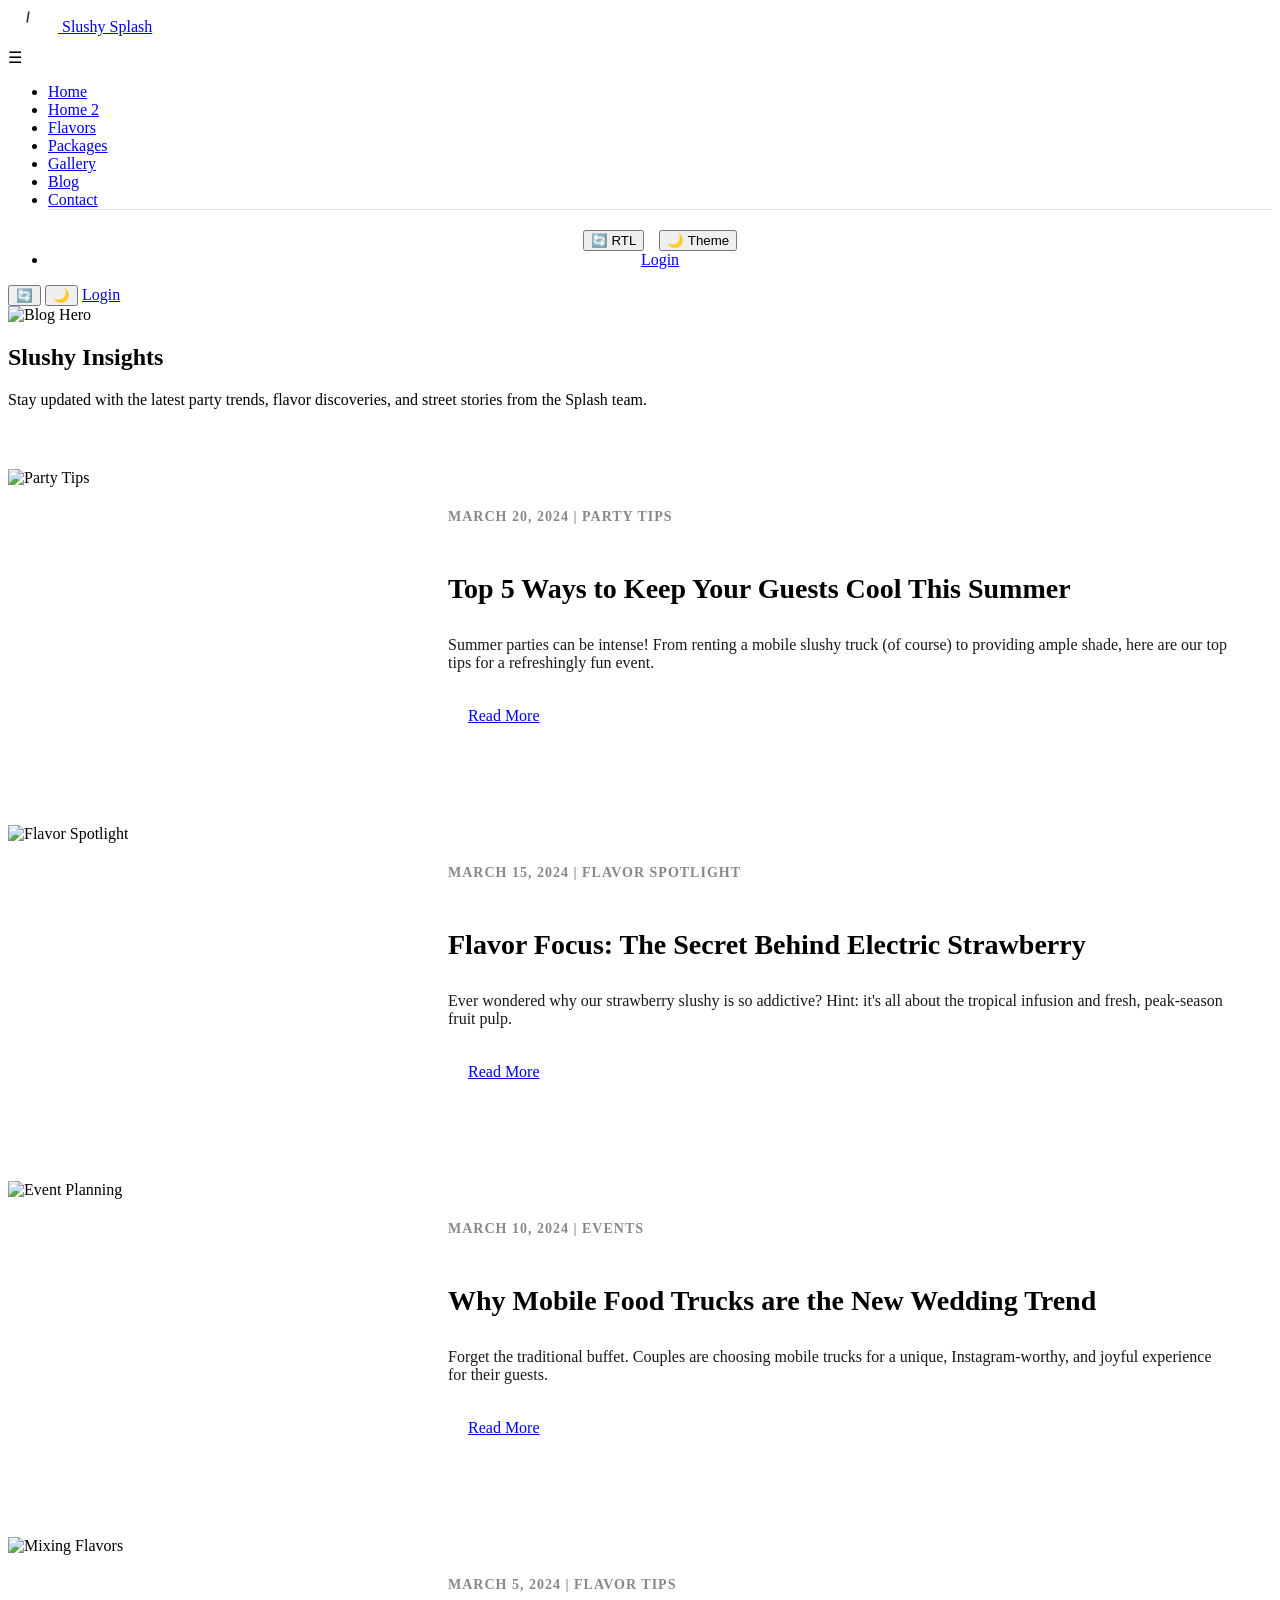
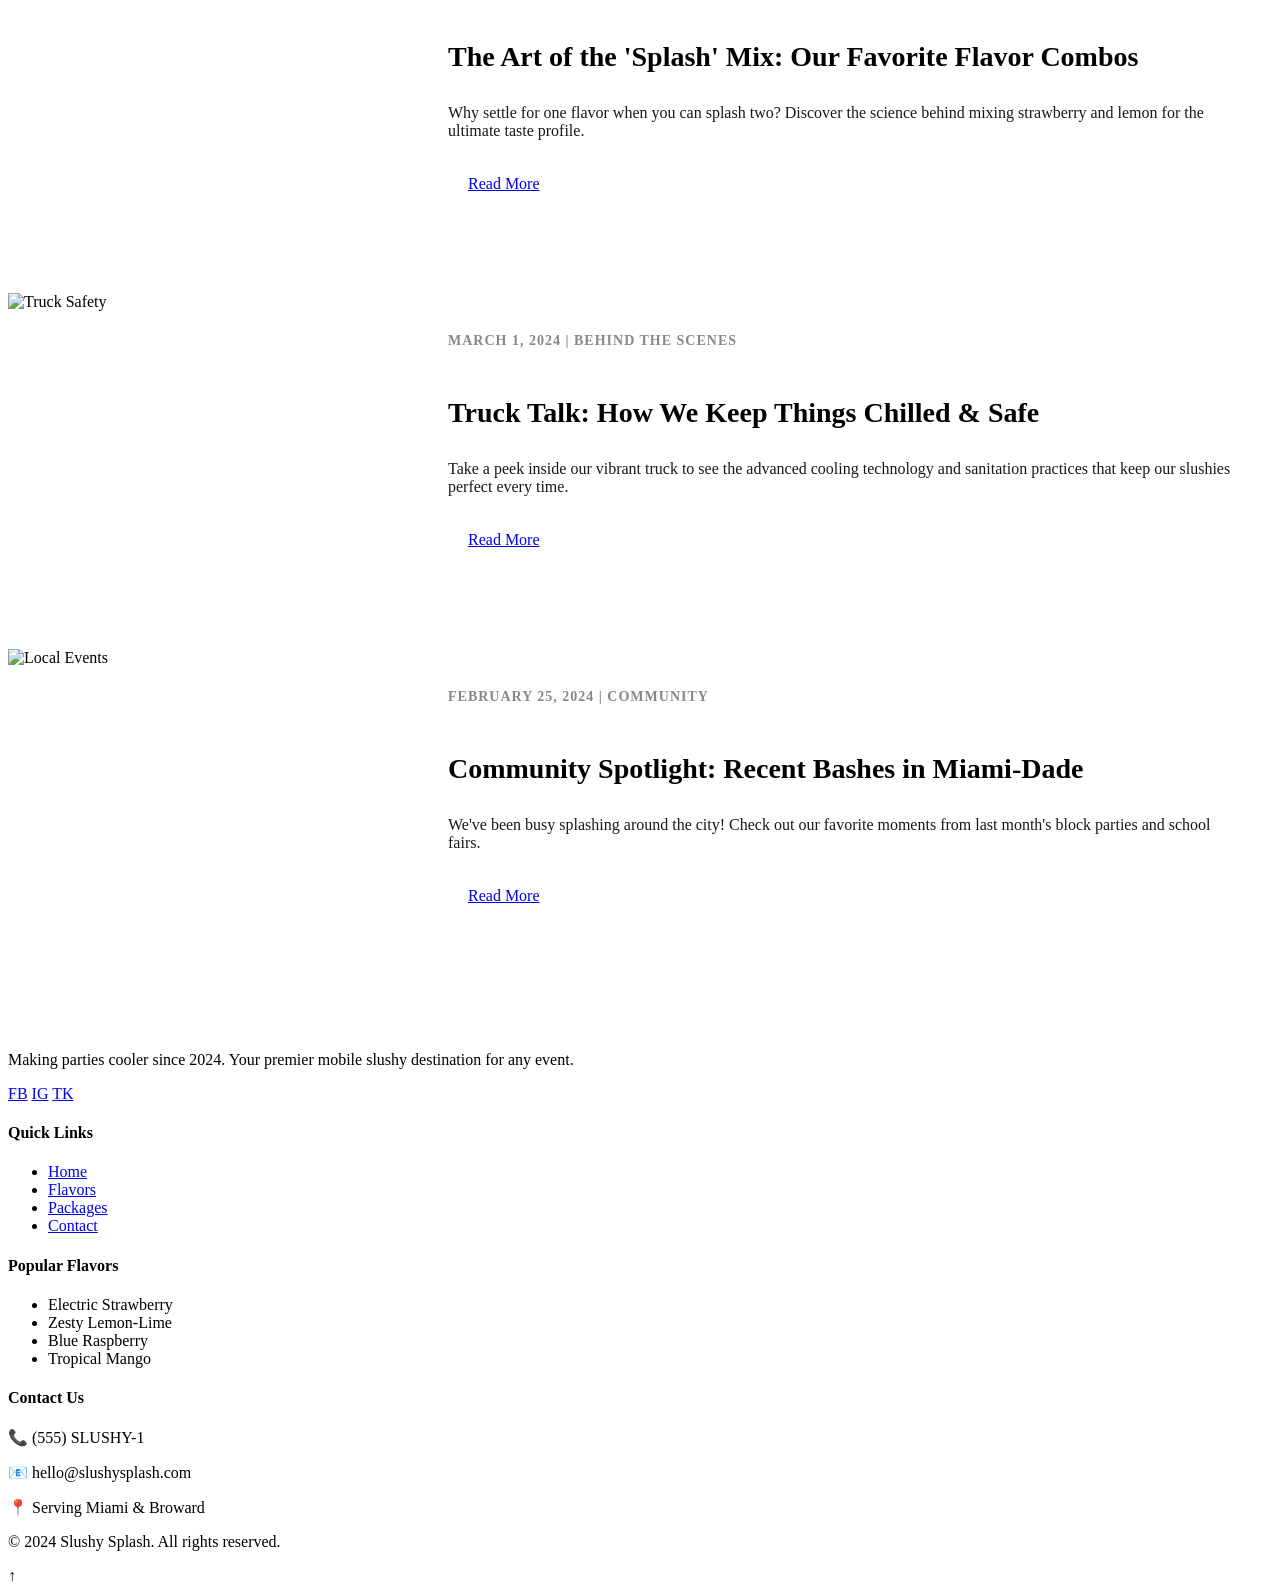
==== blog.html @ 5fd68a59 "Add files via upload 1st commit" ====
<!DOCTYPE html>
<html lang="en" dir="ltr">
<head>
    <meta charset="UTF-8">
    <meta name="viewport" content="width=device-width, initial-scale=1.0">
    <title>Slushy Splash - Blog</title>
    <link href="https://fonts.googleapis.com/css2?family=Fredoka+One&family=Poppins:wght@300;400;500;600;700&display=swap" rel="stylesheet">
    <link rel="stylesheet" href="css/style.css">
    <style>
        .blog-post {
            background: var(--card-bg);
            border-radius: var(--border-radius);
            overflow: hidden;
            box-shadow: var(--shadow);
            margin-bottom: 50px;
            display: grid;
            grid-template-columns: 400px 1fr;
            transition: var(--transition);
        }
        .blog-post:hover {
            transform: translateY(-10px);
        }
        .blog-img {
            height: 100%;
            overflow: hidden;
        }
        .blog-img img {
            width: 100%;
            height: 100%;
            object-fit: cover;
            transition: 0.5s;
        }
        .blog-post:hover .blog-img img {
            transform: scale(1.1);
        }
        .blog-content {
            padding: 40px;
            display: flex;
            flex-direction: column;
            justify-content: center;
        }
        .blog-content h3 { 
            margin-bottom: 15px; 
            font-size: 28px;
            color: var(--secondary);
        }
        .blog-meta { 
            color: #888; 
            font-size: 14px; 
            margin-bottom: 20px; 
            font-weight: 600;
            text-transform: uppercase;
            letter-spacing: 1px;
        }
        .blog-content p {
            margin-bottom: 25px;
            color: var(--text-dark);
            opacity: 0.9;
        }

        @media (max-width: 1024px) {
            .blog-post { grid-template-columns: 300px 1fr; }
        }
        
        @media (max-width: 768px) {
            .blog-post { grid-template-columns: 1fr; }
            .blog-img { height: 250px; }
            .blog-content { padding: 30px; }
        }
    </style>
</head>
<body>

    <!-- Navbar -->
    <nav class="navbar">
        <div class="container nav-container">
            <!-- Brand Left -->
            <a href="index.html" class="logo">
                <svg width="40" height="40" viewBox="0 0 100 100" fill="none" xmlns="http://www.w3.org/2000/svg" style="vertical-align: middle; margin-right: 10px;">
                    <path d="M30 35 L70 35 L62 90 L38 90 Z" fill="var(--primary)" />
                    <path d="M30 35 Q50 15 70 35" fill="var(--secondary)" opacity="0.8" />
                    <path d="M48 35 L52 10" stroke="#333" stroke-width="4" stroke-linecap="round" />
                </svg>
                Slushy <span>Splash</span>
            </a>
            
            <div class="hamburger">☰</div>
            
            <!-- Menu Center -->
            <div class="nav-menu-container">
                <ul class="nav-menu">
                    <li><a href="index.html" class="nav-link">Home</a></li>
                    <li><a href="home2.html" class="nav-link">Home 2</a></li>
                    <li><a href="flavors.html" class="nav-link">Flavors</a></li>
                    <li><a href="packages.html" class="nav-link">Packages</a></li>
                    <li><a href="gallery.html" class="nav-link">Gallery</a></li>
                    <li><a href="blog.html" class="nav-link active">Blog</a></li>
                    <li><a href="contact.html" class="nav-link">Contact</a></li>
                    
                    <!-- Mobile actions -->
                    <li class="nav-mobile-only" style="width: 100%; border-top: 1px solid rgba(0,0,0,0.1); padding-top: 20px; display: flex; justify-content: center; gap: 15px;">
                        <button class="nav-btn rtl-toggle">🔄 RTL</button>
                        <button class="nav-btn theme-toggle">🌙 Theme</button>
                    </li>
                    <li class="nav-mobile-only" style="width: 100%;">
                        <a href="login.html" class="nav-btn btn-login-nav" style="display: block; text-align: center;">Login</a>
                    </li>
                </ul>
            </div>

            <!-- Actions Right (Desktop) -->
            <div class="nav-actions nav-desktop-only">
                <button class="nav-btn rtl-toggle" title="Toggle RTL">🔄</button>
                <button class="nav-btn theme-toggle" title="Toggle Theme">🌙</button>
                <a href="login.html" class="nav-btn btn-login-nav">Login</a>
            </div>
        </div>
    </nav>

    <!-- Hero Section -->
    <section class="hero">
        <img src="https://images.unsplash.com/photo-1510626176961-4b57d4fbad03?w=1600" class="hero-anim-bg" alt="Blog Hero">
        <div class="hero-overlay"></div>
        <div class="container hero-content">
            <h1 class="fade-in">Slushy <span>Insights</span></h1>
            <p class="fade-in delay-1">Stay updated with the latest party trends, flavor discoveries, and street stories from the Splash team.</p>
        </div>
    </section>

    <section class="section container">
        
        <div style="margin-top: 60px;">
            <!-- Post 1 -->
            <article class="blog-post">
                <div class="blog-img">
                    <img src="https://images.unsplash.com/photo-1547595628-c61a29f496f0?w=600" alt="Party Tips">
                </div>
                <div class="blog-content">
                    <div class="blog-meta">March 20, 2024 | Party Tips</div>
                    <h3>Top 5 Ways to Keep Your Guests Cool This Summer</h3>
                    <p>Summer parties can be intense! From renting a mobile slushy truck (of course) to providing ample shade, here are our top tips for a refreshingly fun event.</p>
                    <a href="#" class="btn btn-secondary" style="padding: 10px 20px;">Read More</a>
                </div>
            </article>

            <!-- Post 2 -->
            <article class="blog-post">
                <div class="blog-img">
                    <img src="https://images.unsplash.com/photo-1513519245088-0e12902e5a38?w=600" alt="Flavor Spotlight">
                </div>
                <div class="blog-content">
                    <div class="blog-meta">March 15, 2024 | Flavor Spotlight</div>
                    <h3>Flavor Focus: The Secret Behind Electric Strawberry</h3>
                    <p>Ever wondered why our strawberry slushy is so addictive? Hint: it's all about the tropical infusion and fresh, peak-season fruit pulp.</p>
                    <a href="#" class="btn btn-secondary" style="padding: 10px 20px;">Read More</a>
                </div>
            </article>

            <!-- Post 3 -->
            <article class="blog-post">
                <div class="blog-img">
                    <img src="https://images.unsplash.com/photo-1492684223066-81342ee5ff30?w=600" alt="Event Planning">
                </div>
                <div class="blog-content">
                    <div class="blog-meta">March 10, 2024 | Events</div>
                    <h3>Why Mobile Food Trucks are the New Wedding Trend</h3>
                    <p>Forget the traditional buffet. Couples are choosing mobile trucks for a unique, Instagram-worthy, and joyful experience for their guests.</p>
                    <a href="#" class="btn btn-secondary" style="padding: 10px 20px;">Read More</a>
                </div>
            </article>

            <!-- Added Posts (3 more) -->
            <article class="blog-post">
                <div class="blog-img">
                    <img src="https://images.unsplash.com/photo-1510626176961-4b57d4fbad03?w=600" alt="Mixing Flavors">
                </div>
                <div class="blog-content">
                    <div class="blog-meta">March 5, 2024 | Flavor Tips</div>
                    <h3>The Art of the 'Splash' Mix: Our Favorite Flavor Combos</h3>
                    <p>Why settle for one flavor when you can splash two? Discover the science behind mixing strawberry and lemon for the ultimate taste profile.</p>
                    <a href="#" class="btn btn-secondary" style="padding: 10px 20px;">Read More</a>
                </div>
            </article>

            <article class="blog-post">
                <div class="blog-img">
                    <img src="https://images.unsplash.com/photo-1549417229-aa67d3263c09?w=600" alt="Truck Safety">
                </div>
                <div class="blog-content">
                    <div class="blog-meta">March 1, 2024 | Behind the Scenes</div>
                    <h3>Truck Talk: How We Keep Things Chilled & Safe</h3>
                    <p>Take a peek inside our vibrant truck to see the advanced cooling technology and sanitation practices that keep our slushies perfect every time.</p>
                    <a href="#" class="btn btn-secondary" style="padding: 10px 20px;">Read More</a>
                </div>
            </article>

            <article class="blog-post">
                <div class="blog-img">
                    <img src="https://images.unsplash.com/photo-1533294160022-41f3291560ed?w=600" alt="Local Events">
                </div>
                <div class="blog-content">
                    <div class="blog-meta">February 25, 2024 | Community</div>
                    <h3>Community Spotlight: Recent Bashes in Miami-Dade</h3>
                    <p>We've been busy splashing around the city! Check out our favorite moments from last month's block parties and school fairs.</p>
                    <a href="#" class="btn btn-secondary" style="padding: 10px 20px;">Read More</a>
                </div>
            </article>
        </div>
    </section>

    <!-- Footer -->
    <footer class="footer">
        <div class="container footer-grid">
            <div class="footer-col">
                <a href="index.html" class="logo" style="color: white; margin-bottom: 20px;">
                    <svg width="30" height="30" viewBox="0 0 100 100" fill="none" xmlns="http://www.w3.org/2000/svg" style="vertical-align: middle; margin-right: 10px;">
                        <path d="M30 35 L70 35 L62 90 L38 90 Z" fill="var(--primary)" />
                        <path d="M30 35 Q50 15 70 35" fill="white" opacity="0.5" />
                    </svg>
                    Slushy <span>Splash</span>
                </a>
                <p>Making parties cooler since 2024. Your premier mobile slushy destination for any event.</p>
                <div class="social-links">
                    <a href="#">FB</a>
                    <a href="#">IG</a>
                    <a href="#">TK</a>
                </div>
            </div>
            <div class="footer-col">
                <h4>Quick Links</h4>
                <ul class="footer-links">
                    <li><a href="index.html">Home</a></li>
                    <li><a href="flavors.html">Flavors</a></li>
                    <li><a href="packages.html">Packages</a></li>
                    <li><a href="contact.html">Contact</a></li>
                </ul>
            </div>
            <div class="footer-col">
                <h4>Popular Flavors</h4>
                <ul class="footer-links">
                    <li>Electric Strawberry</li>
                    <li>Zesty Lemon-Lime</li>
                    <li>Blue Raspberry</li>
                    <li>Tropical Mango</li>
                </ul>
            </div>
            <div class="footer-col">
                <h4>Contact Us</h4>
                <p>📞 (555) SLUSHY-1</p>
                <p>📧 hello@slushysplash.com</p>
                <p>📍 Serving Miami & Broward</p>
            </div>
        </div>
        <div class="footer-bottom">
            <p>&copy; 2024 Slushy Splash. All rights reserved.</p>
        </div>
    </footer>

    <div id="backToTop" class="back-to-top" aria-label="Back to top">↑</div>
    <script src="js/main.js"></script>
</body>
</html>
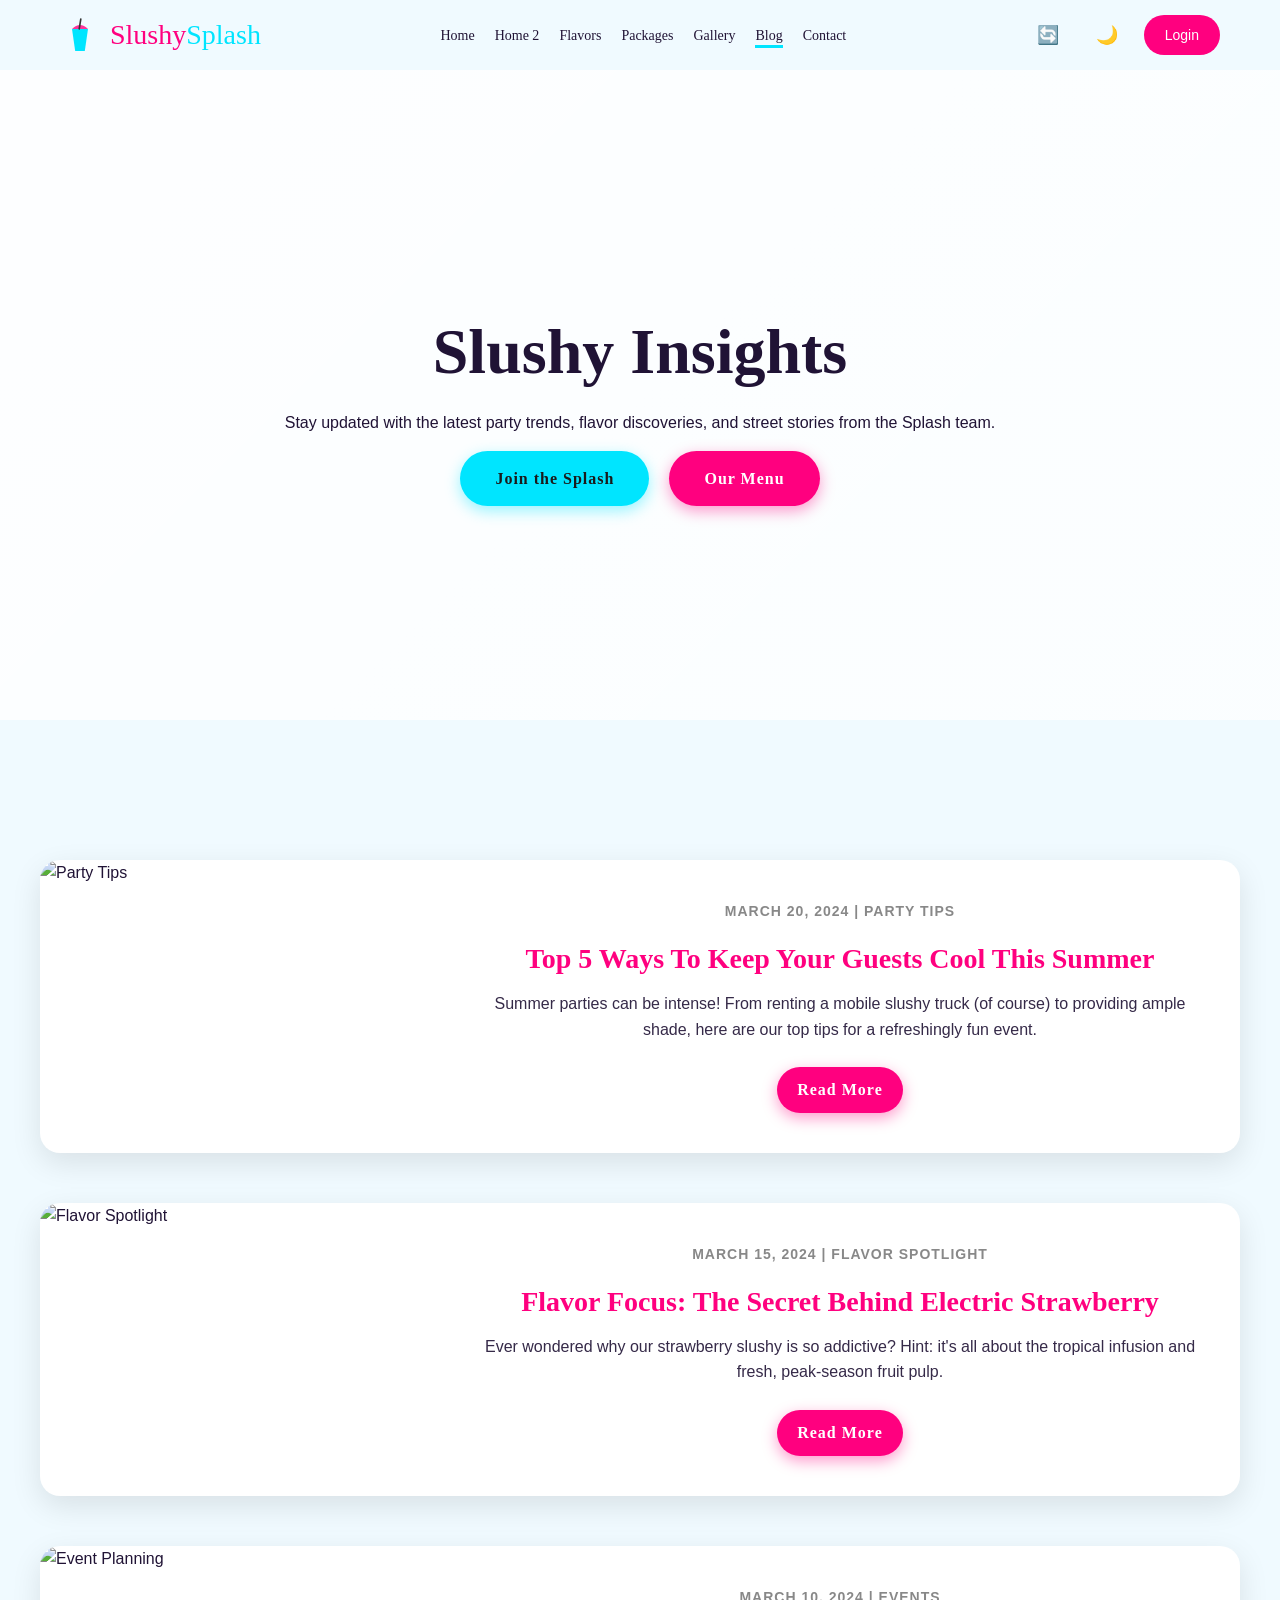
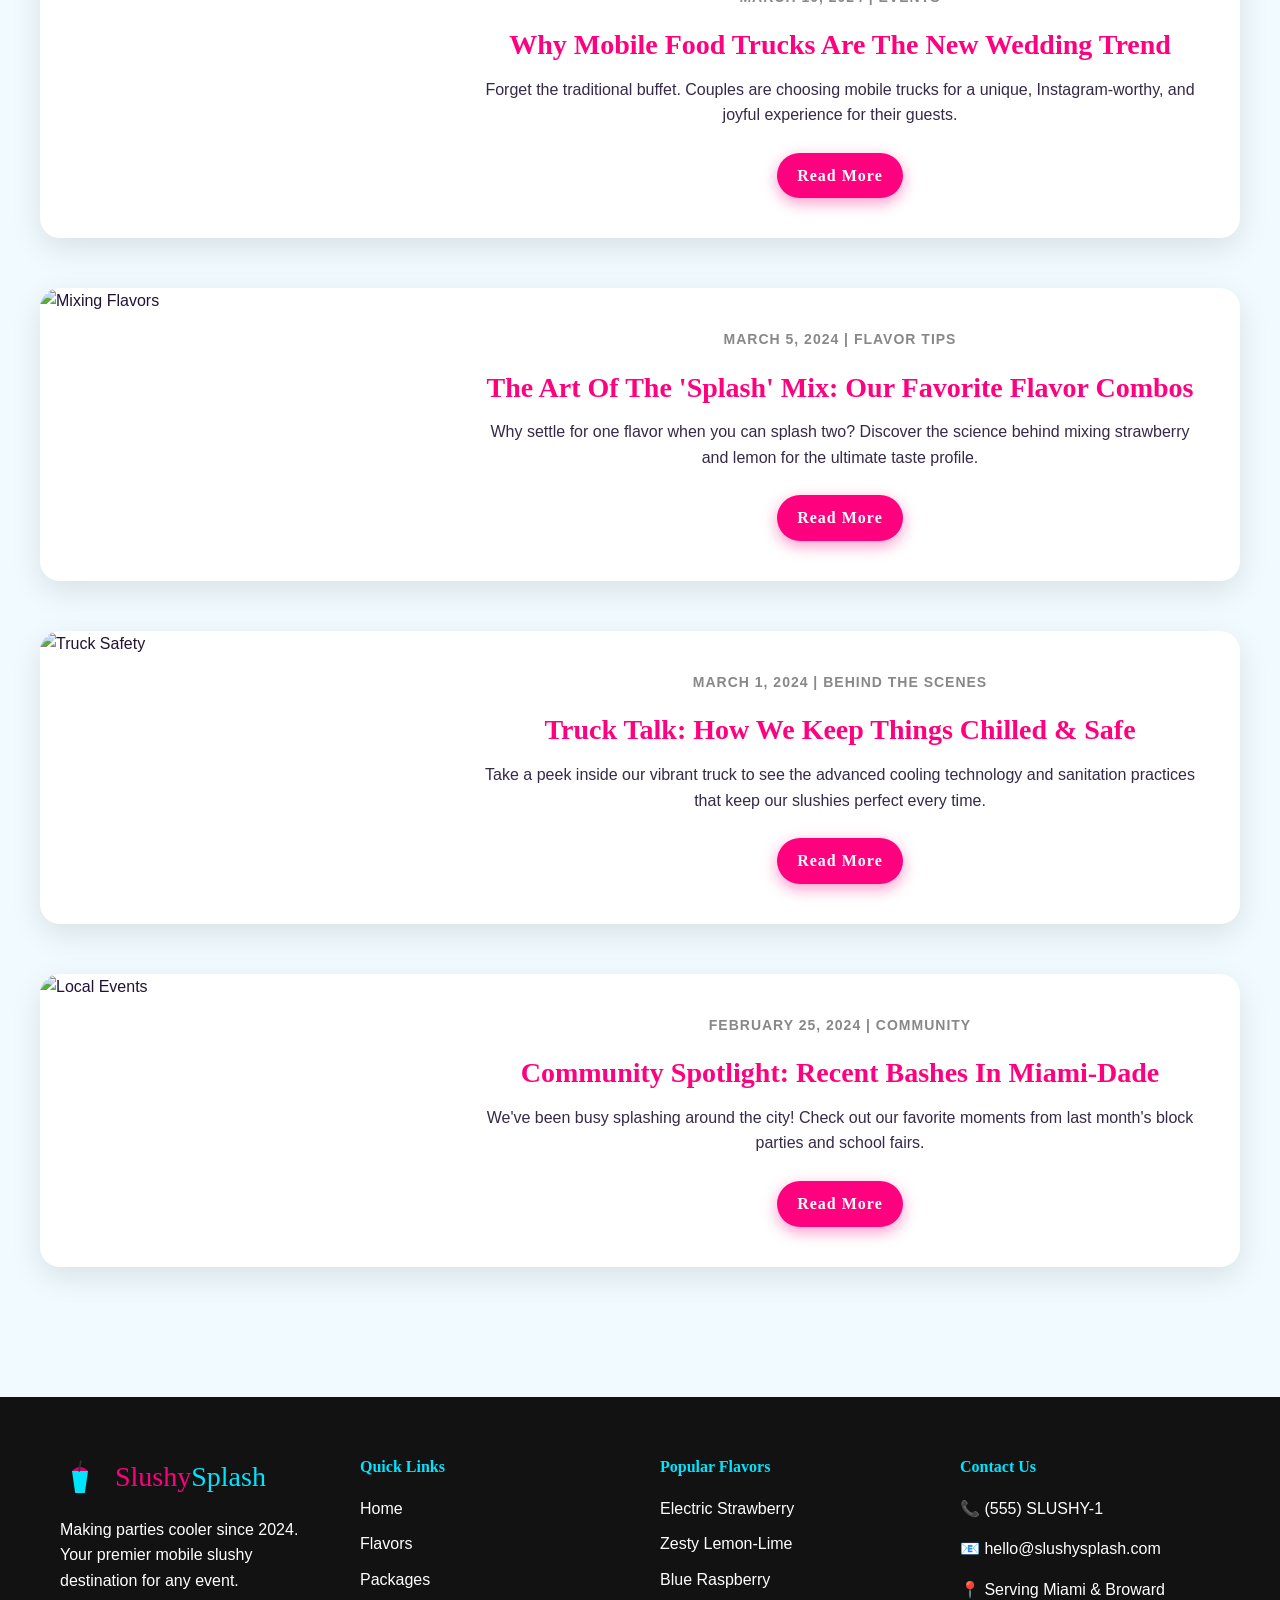
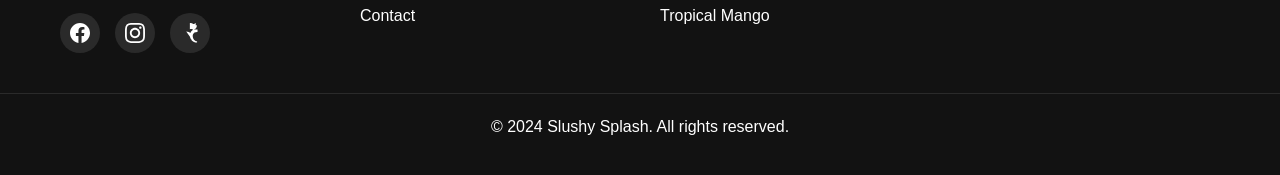
==== commit c951b87d: "Add files via upload" ====
--- a/blog.html
+++ b/blog.html
@@ -38,6 +38,8 @@
             display: flex;
             flex-direction: column;
             justify-content: center;
+            align-items: center;
+            text-align: center;
         }
         .blog-content h3 { 
             margin-bottom: 15px; 
@@ -119,11 +121,15 @@
 
     <!-- Hero Section -->
     <section class="hero">
-        <img src="https://images.unsplash.com/photo-1510626176961-4b57d4fbad03?w=1600" class="hero-anim-bg" alt="Blog Hero">
+        <img src="https://images.unsplash.com/photo-1470225620780-dba8ba36b745?q=80&w=2000" class="hero-anim-bg" alt="Blog Hero">
         <div class="hero-overlay"></div>
         <div class="container hero-content">
             <h1 class="fade-in">Slushy <span>Insights</span></h1>
             <p class="fade-in delay-1">Stay updated with the latest party trends, flavor discoveries, and street stories from the Splash team.</p>
+            <div class="hero-btns fade-in delay-2">
+                <a href="contact.html" class="btn btn-primary">Join the Splash</a>
+                <a href="flavors.html" class="btn btn-secondary">Our Menu</a>
+            </div>
         </div>
     </section>
 
@@ -184,7 +190,7 @@
 
             <article class="blog-post">
                 <div class="blog-img">
-                    <img src="https://images.unsplash.com/photo-1549417229-aa67d3263c09?w=600" alt="Truck Safety">
+                    <img src="https://encrypted-tbn0.gstatic.com/images?q=tbn:ANd9GcT78mkJtrNLBnJLLd0C0K9ysCynrtHXUUmK_g&s" alt="Truck Safety">
                 </div>
                 <div class="blog-content">
                     <div class="blog-meta">March 1, 2024 | Behind the Scenes</div>
@@ -196,7 +202,7 @@
 
             <article class="blog-post">
                 <div class="blog-img">
-                    <img src="https://images.unsplash.com/photo-1533294160022-41f3291560ed?w=600" alt="Local Events">
+                    <img src="https://www.eventbrite.com/blog/wp-content/uploads/2023/05/Frame-1-4-min-2-5.png" alt="Local Events">
                 </div>
                 <div class="blog-content">
                     <div class="blog-meta">February 25, 2024 | Community</div>
@@ -212,18 +218,25 @@
     <footer class="footer">
         <div class="container footer-grid">
             <div class="footer-col">
-                <a href="index.html" class="logo" style="color: white; margin-bottom: 20px;">
-                    <svg width="30" height="30" viewBox="0 0 100 100" fill="none" xmlns="http://www.w3.org/2000/svg" style="vertical-align: middle; margin-right: 10px;">
+                <a href="index.html" class="logo" style="margin-bottom: 20px;">
+                    <svg width="40" height="40" viewBox="0 0 100 100" fill="none" xmlns="http://www.w3.org/2000/svg" style="vertical-align: middle; margin-right: 15px;">
                         <path d="M30 35 L70 35 L62 90 L38 90 Z" fill="var(--primary)" />
-                        <path d="M30 35 Q50 15 70 35" fill="white" opacity="0.5" />
+                        <path d="M30 35 Q50 15 70 35" fill="var(--secondary)" opacity="0.8" />
+                        <path d="M48 35 L52 10" stroke="#333" stroke-width="4" stroke-linecap="round" />
                     </svg>
                     Slushy <span>Splash</span>
                 </a>
                 <p>Making parties cooler since 2024. Your premier mobile slushy destination for any event.</p>
                 <div class="social-links">
-                    <a href="#">FB</a>
-                    <a href="#">IG</a>
-                    <a href="#">TK</a>
+                    <a href="#" title="Facebook">
+                        <svg width="20" height="20" fill="white" viewBox="0 0 24 24"><path d="M24 12.073c0-6.627-5.373-12-12-12s-12 5.373-12 12c0 5.99 4.388 10.954 10.125 11.854v-8.385H7.078v-3.47h3.047V9.43c0-3.007 1.792-4.669 4.533-4.669 1.312 0 2.686.235 2.686.235v2.953H15.83c-1.491 0-1.956.925-1.956 1.874v2.25h3.328l-.532 3.47h-2.796v8.385C19.612 23.027 24 18.062 24 12.073z"/></svg>
+                    </a>
+                    <a href="#" title="Instagram">
+                        <svg width="20" height="20" fill="white" viewBox="0 0 24 24"><path d="M12 2.163c3.204 0 3.584.012 4.85.07 3.252.148 4.771 1.691 4.919 4.919.058 1.265.069 1.645.069 4.849 0 3.205-.012 3.584-.069 4.849-.149 3.225-1.664 4.771-4.919 4.919-1.266.058-1.644.07-4.85.07-3.204 0-3.584-.012-4.849-.07-3.26-.149-4.771-1.699-4.919-4.92-.058-1.265-.07-1.644-.07-4.849 0-3.204.013-3.583.07-4.849.149-3.227 1.664-4.771 4.919-4.919 1.266-.057 1.645-.069 4.849-.069zm0-2.163c-3.259 0-3.667.014-4.947.072-4.358.2-6.78 2.618-6.98 6.98-.059 1.281-.073 1.689-.073 4.948 0 3.259.014 3.668.072 4.948.2 4.358 2.618 6.78 6.98 6.98 1.281.058 1.689.072 4.948.072 3.259 0 3.668-.014 4.948-.072 4.354-.2 6.782-2.618 6.979-6.98.059-1.28.073-1.689.073-4.948 0-3.259-.014-3.667-.072-4.947-.196-4.354-2.617-6.78-6.979-6.98-1.281-.059-1.69-.073-4.949-.073zm0 5.838c-3.403 0-6.162 2.759-6.162 6.162s2.759 6.163 6.162 6.163 6.162-2.759 6.162-6.163c0-3.403-2.759-6.162-6.162-6.162zm0 10.162c-2.209 0-4-1.791-4-4 0-2.209 1.791-4 4-4s4 1.791 4 4c0 2.209-1.791 4-4 4zm6.406-11.845c-.796 0-1.441.645-1.441 1.44s.645 1.44 1.441 1.44c.795 0 1.439-.645 1.439-1.44s-.644-1.44-1.439-1.44z"/></svg>
+                    </a>
+                    <a href="#" title="TikTok">
+                        <svg width="20" height="20" fill="white" viewBox="0 0 24 24"><path d="M12.525.02c1.31.036 2.503.513 3.41 1.256 1.231-.05 2.158-.752 2.92-1.278V2.77s1.378-.052 1.378-.052c-.053 4.29-3.42 5.09-3.42 5.09s4.252.052 4.252.052c0 .942-.047 1.884-.047 2.822-1.22-.057-2.67.113-3.61.647-.936.536-1.583 1.47-1.892 2.505-.386 1.474-.29 3.037.26 4.41.488 1.214 1.376 2.257 2.474 2.916.666.398 1.436.657 2.214.735l.044 1.63c-3.116-.016-5.83-1.604-7.41-4.14-1.31-2.105-1.57-4.66-.82-7.01.59-1.84 1.83-3.37 3.41-4.32-.47-.44-1.2-.74-1.9-.81-.69-.07-1.41.05-2 .34l.05-1.07V.02zm-5.07 10.14c1.1.01 2.18.27 3.16.76.98.49 1.82 1.2 2.46 2.06.64.86 1.07 1.87 1.26 2.93.19 1.06.13 2.16-.17 3.2-.3.1-.3 4.6.14.78 4.14-1.14 7.6-3.8 9.51l-1.06 4.31c-2.45 2.5-6.07 3.91-9.84 3.91-4.22 0-8.12-1.74-10.9-4.52-2.78-2.78-4.52-6.68-4.52-10.9 0-1.8.31-3.53.89-5.14.36-1.01.88-1.95 1.54-2.79.66-.84 1.48-1.55 2.41-2.09.93-.54 1.98-.92 3.1-1.12.56-.1 1.14-.15 1.72-.15.58 0 1.16.05 1.72.15l-1.06.31z"/></svg>
+                    </a>
                 </div>
             </div>
             <div class="footer-col">
--- a/css/style.css
+++ b/css/style.css
@@ -0,0 +1,698 @@
+/* 1. CSS Variables */
+:root {
+  /* Colors */
+  --primary: #00e5ff; /* Electric Turquoise */
+  --secondary: #ff007f; /* Hot Pink */
+  --accent: #ffff00; /* Lemon Yellow */
+  --text-dark: #201335; /* Deep Navy */
+  --text-light: #ffffff;
+  --bg-light: #f0faff; /* Soft Arctic Blue */
+  --bg-dark: #121212;
+  --card-bg: #ffffff;
+  --border-radius: 20px;
+  --shadow: 0 10px 30px rgba(0, 0, 0, 0.1);
+  --transition: all 0.3s ease-in-out;
+  
+  /* Typography */
+  --display-font: 'Fredoka One', cursive;
+  --body-font: 'Poppins', sans-serif;
+  
+  /* Spacing */
+  --container-width: 1200px;
+  --section-padding: 80px;
+}
+
+[data-theme="dark"] {
+  --primary: #00f2ff;
+  --secondary: #ff3399;
+  --accent: #ffff33;
+  --text-dark: #ffffff;
+  --text-light: #1a1a1a;
+  --bg-light: #0a0a0a;
+  --bg-dark: #111111;
+  --card-bg: #1e1e1e;
+  --shadow: 0 10px 30px rgba(0, 0, 0, 0.5);
+}
+
+/* 2. Reset & Base */
+*, *::before, *::after {
+  box-sizing: border-box;
+  margin: 0;
+  padding: 0;
+}
+
+html {
+  scroll-behavior: smooth;
+}
+
+body {
+  font-family: var(--body-font);
+  background-color: var(--bg-light);
+  color: var(--text-dark);
+  line-height: 1.6;
+  overflow-x: hidden;
+  transition: var(--transition);
+}
+
+img {
+  max-width: 100%;
+  height: auto;
+  display: block;
+}
+
+a {
+  text-decoration: none;
+  color: inherit;
+  transition: var(--transition);
+}
+
+ul {
+  list-style: none;
+}
+
+button, input, select, textarea {
+  font-family: inherit;
+  outline: none;
+  border: none;
+}
+
+/* RTL Support */
+[dir="rtl"] {
+  direction: rtl;
+  text-align: right;
+}
+
+/* 3. Typography */
+h1, h2, h3, h4, .logo {
+  font-family: var(--display-font);
+  text-transform: capitalize;
+  line-height: 1.2;
+}
+
+h1 { font-size: 64px; margin-bottom: 20px; }
+h2 { font-size: 48px; margin-bottom: 40px; text-align: center; }
+h3 { font-size: 28px; margin-bottom: 15px; }
+
+p { margin-bottom: 15px; }
+
+.text-center { text-align: center; }
+
+/* 4. Layout Components */
+.container {
+  max-width: var(--container-width);
+  margin: 0 auto;
+  padding: 0 20px;
+}
+
+.section {
+  padding: var(--section-padding) 0;
+}
+
+.grid {
+  display: grid;
+  gap: 24px;
+}
+
+.grid-2 { grid-template-columns: repeat(2, 1fr); }
+.grid-3 { grid-template-columns: repeat(3, 1fr); }
+.grid-4 { grid-template-columns: repeat(4, 1fr); }
+
+.flex {
+  display: flex;
+  align-items: center;
+  gap: 15px;
+}
+
+.flex-center {
+  display: flex;
+  flex-direction: column;
+  align-items: center;
+  justify-content: center;
+  text-align: center;
+}
+
+/* 5. UI Components */
+.btn {
+  display: inline-block;
+  padding: 15px 35px;
+  border-radius: 50px;
+  font-weight: 600;
+  cursor: pointer;
+  transition: var(--transition);
+  font-family: var(--display-font);
+  letter-spacing: 1px;
+}
+
+.btn-primary {
+  background: var(--primary);
+  color: #1a1a1a;
+  box-shadow: 0 5px 15px rgba(0, 229, 255, 0.4);
+}
+
+.btn-secondary {
+  background: var(--secondary);
+  color: white;
+  box-shadow: 0 5px 15px rgba(255, 0, 127, 0.4);
+}
+
+.btn:hover {
+  transform: translateY(-3px) scale(1.05);
+}
+
+.card {
+  background: var(--card-bg);
+  padding: 30px;
+  border-radius: var(--border-radius);
+  box-shadow: var(--shadow);
+  transition: var(--transition);
+  display: flex;
+  flex-direction: column;
+  align-items: center;
+  text-align: center;
+}
+
+.card:hover {
+  transform: translateY(-10px);
+}
+
+.card-icon {
+  width: 60px;
+  height: 60px;
+  margin-bottom: 20px;
+  background: var(--bg-light);
+  border-radius: 50%;
+  display: flex;
+  align-items: center;
+  justify-content: center;
+  font-size: 28px;
+}
+
+.card-img {
+  width: 100%;
+  height: 180px;
+  object-fit: cover;
+  border-radius: calc(var(--border-radius) - 10px);
+  margin-bottom: 20px;
+}
+
+/* 6. Navbar */
+.navbar {
+  position: fixed;
+  top: 0;
+  width: 100%;
+  background: var(--bg-light);
+  box-shadow: var(--shadow);
+  z-index: 1000;
+  padding: 15px 0;
+  transition: var(--transition);
+}
+
+.nav-container {
+  display: flex;
+  justify-content: space-between;
+  align-items: center;
+  width: 100%;
+}
+
+.logo {
+  font-size: 28px;
+  color: var(--secondary);
+  display: flex;
+  align-items: center;
+  flex-shrink: 0;
+}
+
+.logo span {
+  color: var(--primary);
+}
+
+.nav-menu-container {
+  flex: 1;
+  display: flex;
+  justify-content: center;
+}
+
+.nav-menu {
+  display: flex;
+  gap: 20px;
+  align-items: center;
+}
+
+.nav-link {
+  font-weight: 500;
+  position: relative;
+  font-family: var(--display-font);
+  font-size: 14px;
+  white-space: nowrap;
+}
+
+.nav-link::after {
+  content: '';
+  position: absolute;
+  bottom: -5px;
+  left: 0;
+  width: 0;
+  height: 3px;
+  background: var(--primary);
+  transition: var(--transition);
+}
+
+.nav-link.active::after,
+.nav-link:hover::after {
+  width: 100%;
+}
+
+.nav-actions {
+  display: flex;
+  align-items: center;
+  gap: 15px;
+  flex-shrink: 0;
+}
+
+.nav-btn {
+  background: none;
+  font-size: 18px;
+  cursor: pointer;
+  color: var(--text-dark);
+  border: 1px solid transparent;
+  padding: 5px 10px;
+  border-radius: 10px;
+  transition: var(--transition);
+}
+
+.nav-btn:hover {
+  background: rgba(0,0,0,0.05);
+}
+
+.btn-login-nav {
+  padding: 8px 20px;
+  background: var(--secondary);
+  color: white !important;
+  border-radius: 50px;
+  font-size: 14px;
+}
+
+.hamburger {
+  display: none;
+  font-size: 28px;
+  cursor: pointer;
+  z-index: 1001;
+}
+
+.nav-mobile-only { display: none !important; }
+.nav-desktop-only { display: flex !important; }
+
+@media (max-width: 1024px) {
+  .nav-menu { gap: 15px; }
+  .nav-link { font-size: 13px; }
+  h1 { font-size: 56px; }
+  h2 { font-size: 42px; }
+  .grid-4 { grid-template-columns: repeat(2, 1fr); }
+  .grid-3 { grid-template-columns: repeat(2, 1fr); }
+  
+  /* Utility for centering 3rd card in 2-column grid */
+  .center-last-tablet > :nth-child(3):last-child {
+    grid-column: span 2;
+    max-width: 500px;
+    margin: 0 auto;
+    width: 100%;
+  }
+}
+
+@media (max-width: 768px) {
+  .nav-desktop-only { display: none !important; }
+  .nav-mobile-only { display: flex !important; }
+  
+  .hamburger { 
+    display: block; 
+    margin-left: auto;
+    order: 2;
+  }
+  
+  .nav-menu-container { 
+    flex: none;
+    width: 0;
+    order: 3;
+  }
+  
+  .logo {
+    order: 1;
+  }
+  
+  .nav-menu {
+    position: fixed;
+    top: 0;
+    right: -100%;
+    width: 280px;
+    height: 100vh;
+    background: var(--bg-light);
+    flex-direction: column;
+    justify-content: center;
+    align-items: center;
+    padding: 30px;
+    transition: 0.5s ease-in-out;
+    box-shadow: -5px 0 30px rgba(0,0,0,0.2);
+    gap: 25px;
+    z-index: 1000;
+    visibility: hidden;
+  }
+
+  .nav-menu.active {
+    right: 0;
+    visibility: visible;
+  }
+  
+  [dir="rtl"] .nav-menu {
+    right: auto;
+    left: -100%;
+    box-shadow: 5px 0 30px rgba(0,0,0,0.2);
+  }
+  
+  [dir="rtl"] .nav-menu.active {
+    left: 0;
+  }
+  
+  .nav-link { font-size: 18px; }
+  
+  .btn-login-nav { width: 100%; text-align: center; }
+
+  h1 { font-size: 42px; }
+  h2 { font-size: 32px; }
+  .grid-2, .grid-3, .grid-4 { 
+    grid-template-columns: 1fr !important; 
+    width: 100%;
+  }
+  .center-last-tablet > :nth-child(3):last-child { grid-column: auto !important; }
+  .card { 
+    width: 100% !important; 
+    transform: none !important;
+    height: auto !important;
+  }
+  .footer-grid { 
+    grid-template-columns: repeat(2, 1fr); 
+    text-align: left; 
+    gap: 30px;
+  }
+  .footer-col { 
+    display: flex; 
+    flex-direction: column; 
+    align-items: flex-start; 
+    margin-bottom: 20px;
+  }
+  .footer-links a:hover { padding-left: 5px; color: var(--primary); }
+  .social-links { justify-content: flex-start; gap: 15px; width: 100%; }
+}
+
+@media (max-width: 360px) {
+  :root { --section-padding: 40px; }
+  h1 { font-size: 30px; }
+  h2 { font-size: 24px; }
+  p { font-size: 14px; }
+  .section { padding: 40px 0; overflow: hidden; }
+  .card { 
+    width: 100% !important; 
+    word-break: break-word; 
+    padding: 20px !important;
+  }
+  .hero { min-height: auto; padding: 120px 0 60px; }
+  .hero-content { width: 100%; }
+  .hero-btns {
+    flex-direction: column;
+    width: 100%;
+    padding: 0 10px;
+  }
+  .hero-btns .btn {
+    width: 100%;
+    text-align: center;
+    padding: 12px 20px;
+  }
+  .card { padding: 20px; }
+  .grid { gap: 15px; }
+  .container { padding: 0 15px; }
+  .footer-grid {
+    grid-template-columns: 1fr !important;
+  }
+  .footer-col {
+    align-items: flex-start !important;
+    text-align: left !important;
+  }
+  .footer { padding-top: 40px; }
+  .footer-col { margin-bottom: 30px; width: 100%; }
+}
+
+/* 7. Footer */
+.footer {
+  background: var(--bg-dark);
+  color: white;
+  padding: 60px 0 20px;
+}
+
+.footer-grid {
+  display: grid;
+  grid-template-columns: repeat(4, 1fr);
+  gap: 40px;
+  margin-bottom: 40px;
+}
+
+.footer-col h4 {
+  margin-bottom: 20px;
+  color: var(--primary);
+}
+
+.footer-links li {
+  margin-bottom: 10px;
+}
+
+.footer-links a:hover {
+  color: var(--primary);
+  padding-left: 5px;
+}
+
+[dir="rtl"] .footer-links a:hover {
+  padding-left: 0;
+  padding-right: 5px;
+}
+
+.social-links {
+  display: flex;
+  gap: 15px;
+  margin-top: 20px;
+}
+
+.social-links a {
+  width: 40px;
+  height: 40px;
+  background: rgba(255,255,255,0.1);
+  display: flex;
+  align-items: center;
+  justify-content: center;
+  border-radius: 50%;
+}
+
+.footer-bottom {
+  text-align: center;
+  padding-top: 20px;
+  border-top: 1px solid rgba(255,255,255,0.1);
+}
+
+/* 8. Back to Top */
+.back-to-top {
+  position: fixed;
+  bottom: 30px;
+  right: 30px;
+  width: 50px;
+  height: 50px;
+  background: var(--secondary);
+  color: white;
+  border-radius: 50%;
+  display: flex;
+  align-items: center;
+  justify-content: center;
+  font-size: 24px;
+  cursor: pointer;
+  box-shadow: 0 5px 15px rgba(0,0,0,0.3);
+  opacity: 0;
+  visibility: hidden;
+  transition: var(--transition);
+  z-index: 999;
+}
+
+.back-to-top.visible {
+  opacity: 1;
+  visibility: visible;
+}
+
+[dir="rtl"] .back-to-top {
+  right: auto;
+  left: 30px;
+}
+
+/* 9. Hero Section */
+.hero {
+  min-height: 80vh;
+  display: flex;
+  align-items: center;
+  justify-content: center;
+  position: relative;
+  background-size: cover;
+  background-position: center;
+  overflow: hidden;
+  padding-top: 100px;
+}
+
+.hero-overlay {
+  position: absolute;
+  top: 0;
+  left: 0;
+  width: 100%;
+  height: 100%;
+  background: linear-gradient(135deg, rgba(255,255,255,0.9) 0%, rgba(255,255,255,0.7) 100%);
+  z-index: 1;
+}
+
+[data-theme="dark"] .hero-overlay {
+  background: linear-gradient(135deg, rgba(18,18,18,0.9) 0%, rgba(18,18,18,0.7) 100%);
+}
+
+.hero-anim-bg {
+  position: absolute;
+  top: 0;
+  left: 0;
+  width: 100%;
+  height: 100%;
+  object-fit: cover;
+  animation: heroZoom 20s infinite alternate linear;
+  z-index: 0;
+}
+
+@keyframes heroZoom {
+  from { transform: scale(1); }
+  to { transform: scale(1.15); }
+}
+
+.hero-content {
+  position: relative;
+  text-align: center;
+  max-width: 800px;
+  z-index: 2;
+}
+
+.hero-btns {
+  display: flex;
+  gap: 20px;
+  justify-content: center;
+  flex-wrap: wrap;
+}
+
+/* 10. Forms */
+.form-group {
+  margin-bottom: 20px;
+  width: 100%;
+}
+
+.form-input {
+  width: 100%;
+  padding: 15px 20px;
+  border-radius: 50px;
+  border: 2px solid #eee;
+  background: #fdfdfd;
+  transition: var(--transition);
+}
+
+.form-input:focus {
+  border-color: var(--primary);
+  background: white;
+}
+
+/* 11. Auth Pages */
+.auth-page {
+  min-height: 100vh;
+  display: flex;
+  align-items: center;
+  justify-content: center;
+  padding: 40px 20px;
+  transition: var(--transition);
+}
+
+[data-theme="dark"] .auth-page {
+  background-color: var(--bg-dark);
+}
+
+.auth-card {
+  max-width: 450px;
+  width: 100%;
+  background: var(--card-bg);
+  padding: 40px;
+  border-radius: var(--border-radius);
+  box-shadow: var(--shadow);
+}
+
+.auth-card h1 {
+  font-size: 32px;
+  margin-bottom: 10px;
+}
+
+.divider {
+  display: flex;
+  align-items: center;
+  margin: 30px 0;
+  color: #888;
+}
+
+.divider::before, .divider::after {
+  content: '';
+  flex: 1;
+  height: 1px;
+  background: #eee;
+}
+
+.divider span {
+  padding: 0 15px;
+}
+
+.btn-google {
+  background: white;
+  border: 1px solid #DB4437;
+  color: #DB4437;
+  width: 100%;
+  margin-bottom: 15px;
+}
+
+.btn-email {
+  background: #201335;
+  color: white;
+  width: 100%;
+}
+
+.btn-auth {
+  width: 100%;
+  margin-top: 10px;
+}
+
+/* 12. Animations */
+@keyframes fadeIn {
+  from { opacity: 0; transform: translateY(20px); }
+  to { opacity: 1; transform: translateY(0); }
+}
+
+.fade-in {
+  animation: fadeIn 1s ease-out forwards;
+}
+
+.delay-1 { animation-delay: 0.2s; }
+.delay-2 { animation-delay: 0.4s; }
+.delay-3 { animation-delay: 0.6s; }
+
+/* Floating Elements */
+.bubble {
+  position: absolute;
+  background: rgba(0, 229, 255, 0.2);
+  border-radius: 50%;
+  pointer-events: none;
+  animation: float 5s infinite ease-in-out;
+}
+
+@keyframes float {
+  0%, 100% { transform: translateY(0) rotate(0); }
+  50% { transform: translateY(-20px) rotate(10deg); }
+}
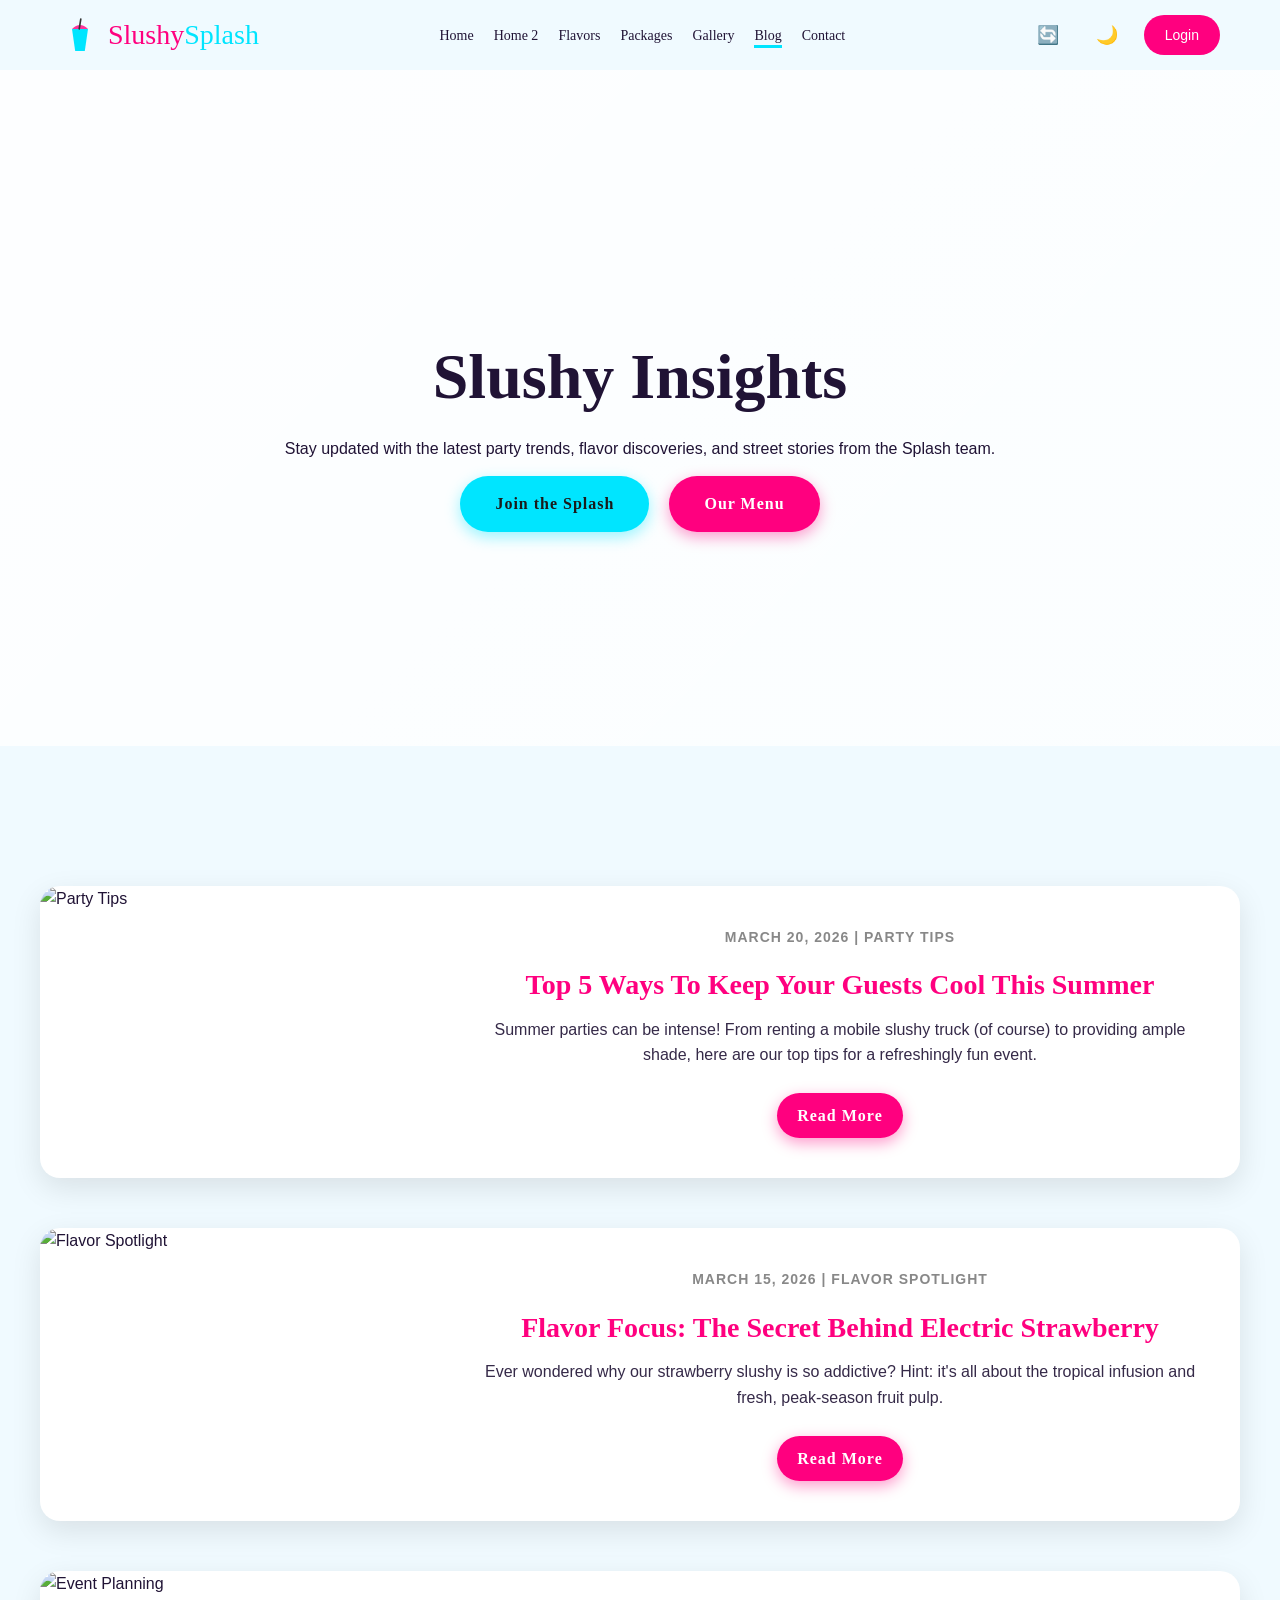
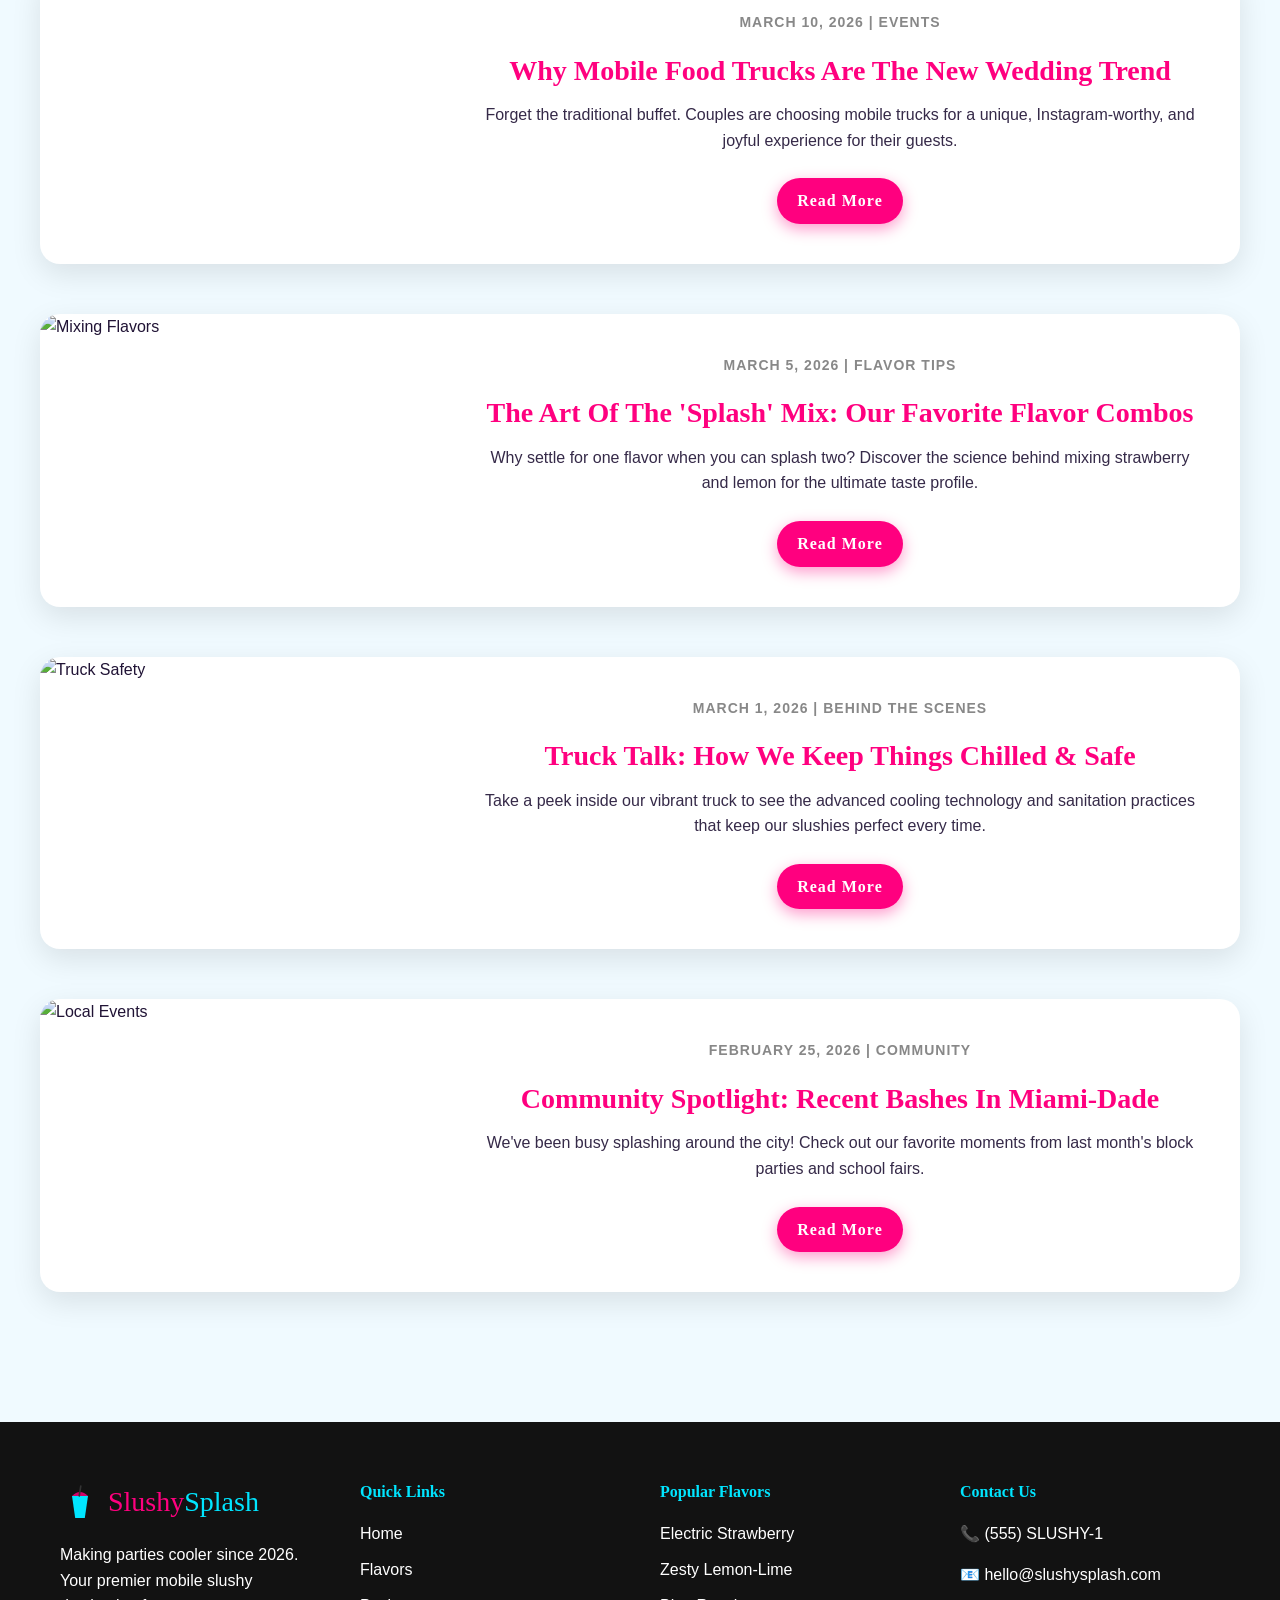
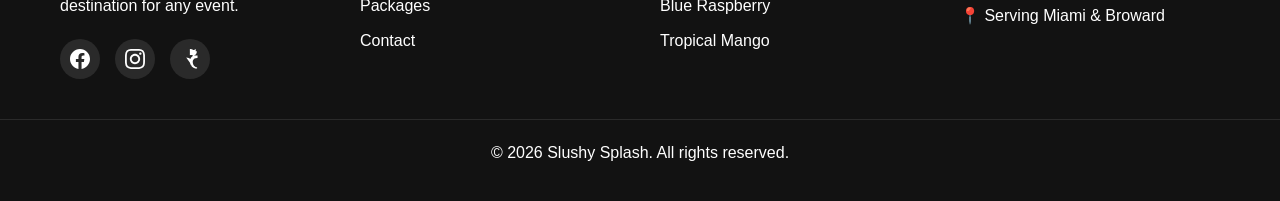
==== commit 0f7d0679: "Add files via upload First Commit" ====
--- a/blog.html
+++ b/blog.html
@@ -1,275 +1,275 @@
-<!DOCTYPE html>
-<html lang="en" dir="ltr">
-<head>
-    <meta charset="UTF-8">
-    <meta name="viewport" content="width=device-width, initial-scale=1.0">
-    <title>Slushy Splash - Blog</title>
-    <link href="https://fonts.googleapis.com/css2?family=Fredoka+One&family=Poppins:wght@300;400;500;600;700&display=swap" rel="stylesheet">
-    <link rel="stylesheet" href="css/style.css">
-    <style>
-        .blog-post {
-            background: var(--card-bg);
-            border-radius: var(--border-radius);
-            overflow: hidden;
-            box-shadow: var(--shadow);
-            margin-bottom: 50px;
-            display: grid;
-            grid-template-columns: 400px 1fr;
-            transition: var(--transition);
-        }
-        .blog-post:hover {
-            transform: translateY(-10px);
-        }
-        .blog-img {
-            height: 100%;
-            overflow: hidden;
-        }
-        .blog-img img {
-            width: 100%;
-            height: 100%;
-            object-fit: cover;
-            transition: 0.5s;
-        }
-        .blog-post:hover .blog-img img {
-            transform: scale(1.1);
-        }
-        .blog-content {
-            padding: 40px;
-            display: flex;
-            flex-direction: column;
-            justify-content: center;
-            align-items: center;
-            text-align: center;
-        }
-        .blog-content h3 { 
-            margin-bottom: 15px; 
-            font-size: 28px;
-            color: var(--secondary);
-        }
-        .blog-meta { 
-            color: #888; 
-            font-size: 14px; 
-            margin-bottom: 20px; 
-            font-weight: 600;
-            text-transform: uppercase;
-            letter-spacing: 1px;
-        }
-        .blog-content p {
-            margin-bottom: 25px;
-            color: var(--text-dark);
-            opacity: 0.9;
-        }
-
-        @media (max-width: 1024px) {
-            .blog-post { grid-template-columns: 300px 1fr; }
-        }
-        
-        @media (max-width: 768px) {
-            .blog-post { grid-template-columns: 1fr; }
-            .blog-img { height: 250px; }
-            .blog-content { padding: 30px; }
-        }
-    </style>
-</head>
-<body>
-
-    <!-- Navbar -->
-    <nav class="navbar">
-        <div class="container nav-container">
-            <!-- Brand Left -->
-            <a href="index.html" class="logo">
-                <svg width="40" height="40" viewBox="0 0 100 100" fill="none" xmlns="http://www.w3.org/2000/svg" style="vertical-align: middle; margin-right: 10px;">
-                    <path d="M30 35 L70 35 L62 90 L38 90 Z" fill="var(--primary)" />
-                    <path d="M30 35 Q50 15 70 35" fill="var(--secondary)" opacity="0.8" />
-                    <path d="M48 35 L52 10" stroke="#333" stroke-width="4" stroke-linecap="round" />
-                </svg>
-                Slushy <span>Splash</span>
-            </a>
-            
-            <div class="hamburger">☰</div>
-            
-            <!-- Menu Center -->
-            <div class="nav-menu-container">
-                <ul class="nav-menu">
-                    <li><a href="index.html" class="nav-link">Home</a></li>
-                    <li><a href="home2.html" class="nav-link">Home 2</a></li>
-                    <li><a href="flavors.html" class="nav-link">Flavors</a></li>
-                    <li><a href="packages.html" class="nav-link">Packages</a></li>
-                    <li><a href="gallery.html" class="nav-link">Gallery</a></li>
-                    <li><a href="blog.html" class="nav-link active">Blog</a></li>
-                    <li><a href="contact.html" class="nav-link">Contact</a></li>
-                    
-                    <!-- Mobile actions -->
-                    <li class="nav-mobile-only" style="width: 100%; border-top: 1px solid rgba(0,0,0,0.1); padding-top: 20px; display: flex; justify-content: center; gap: 15px;">
-                        <button class="nav-btn rtl-toggle">🔄 RTL</button>
-                        <button class="nav-btn theme-toggle">🌙 Theme</button>
-                    </li>
-                    <li class="nav-mobile-only" style="width: 100%;">
-                        <a href="login.html" class="nav-btn btn-login-nav" style="display: block; text-align: center;">Login</a>
-                    </li>
-                </ul>
-            </div>
-
-            <!-- Actions Right (Desktop) -->
-            <div class="nav-actions nav-desktop-only">
-                <button class="nav-btn rtl-toggle" title="Toggle RTL">🔄</button>
-                <button class="nav-btn theme-toggle" title="Toggle Theme">🌙</button>
-                <a href="login.html" class="nav-btn btn-login-nav">Login</a>
-            </div>
-        </div>
-    </nav>
-
-    <!-- Hero Section -->
-    <section class="hero">
-        <img src="https://images.unsplash.com/photo-1470225620780-dba8ba36b745?q=80&w=2000" class="hero-anim-bg" alt="Blog Hero">
-        <div class="hero-overlay"></div>
-        <div class="container hero-content">
-            <h1 class="fade-in">Slushy <span>Insights</span></h1>
-            <p class="fade-in delay-1">Stay updated with the latest party trends, flavor discoveries, and street stories from the Splash team.</p>
-            <div class="hero-btns fade-in delay-2">
-                <a href="contact.html" class="btn btn-primary">Join the Splash</a>
-                <a href="flavors.html" class="btn btn-secondary">Our Menu</a>
-            </div>
-        </div>
-    </section>
-
-    <section class="section container">
-        
-        <div style="margin-top: 60px;">
-            <!-- Post 1 -->
-            <article class="blog-post">
-                <div class="blog-img">
-                    <img src="https://images.unsplash.com/photo-1547595628-c61a29f496f0?w=600" alt="Party Tips">
-                </div>
-                <div class="blog-content">
-                    <div class="blog-meta">March 20, 2024 | Party Tips</div>
-                    <h3>Top 5 Ways to Keep Your Guests Cool This Summer</h3>
-                    <p>Summer parties can be intense! From renting a mobile slushy truck (of course) to providing ample shade, here are our top tips for a refreshingly fun event.</p>
-                    <a href="#" class="btn btn-secondary" style="padding: 10px 20px;">Read More</a>
-                </div>
-            </article>
-
-            <!-- Post 2 -->
-            <article class="blog-post">
-                <div class="blog-img">
-                    <img src="https://images.unsplash.com/photo-1513519245088-0e12902e5a38?w=600" alt="Flavor Spotlight">
-                </div>
-                <div class="blog-content">
-                    <div class="blog-meta">March 15, 2024 | Flavor Spotlight</div>
-                    <h3>Flavor Focus: The Secret Behind Electric Strawberry</h3>
-                    <p>Ever wondered why our strawberry slushy is so addictive? Hint: it's all about the tropical infusion and fresh, peak-season fruit pulp.</p>
-                    <a href="#" class="btn btn-secondary" style="padding: 10px 20px;">Read More</a>
-                </div>
-            </article>
-
-            <!-- Post 3 -->
-            <article class="blog-post">
-                <div class="blog-img">
-                    <img src="https://images.unsplash.com/photo-1492684223066-81342ee5ff30?w=600" alt="Event Planning">
-                </div>
-                <div class="blog-content">
-                    <div class="blog-meta">March 10, 2024 | Events</div>
-                    <h3>Why Mobile Food Trucks are the New Wedding Trend</h3>
-                    <p>Forget the traditional buffet. Couples are choosing mobile trucks for a unique, Instagram-worthy, and joyful experience for their guests.</p>
-                    <a href="#" class="btn btn-secondary" style="padding: 10px 20px;">Read More</a>
-                </div>
-            </article>
-
-            <!-- Added Posts (3 more) -->
-            <article class="blog-post">
-                <div class="blog-img">
-                    <img src="https://images.unsplash.com/photo-1510626176961-4b57d4fbad03?w=600" alt="Mixing Flavors">
-                </div>
-                <div class="blog-content">
-                    <div class="blog-meta">March 5, 2024 | Flavor Tips</div>
-                    <h3>The Art of the 'Splash' Mix: Our Favorite Flavor Combos</h3>
-                    <p>Why settle for one flavor when you can splash two? Discover the science behind mixing strawberry and lemon for the ultimate taste profile.</p>
-                    <a href="#" class="btn btn-secondary" style="padding: 10px 20px;">Read More</a>
-                </div>
-            </article>
-
-            <article class="blog-post">
-                <div class="blog-img">
-                    <img src="https://encrypted-tbn0.gstatic.com/images?q=tbn:ANd9GcT78mkJtrNLBnJLLd0C0K9ysCynrtHXUUmK_g&s" alt="Truck Safety">
-                </div>
-                <div class="blog-content">
-                    <div class="blog-meta">March 1, 2024 | Behind the Scenes</div>
-                    <h3>Truck Talk: How We Keep Things Chilled & Safe</h3>
-                    <p>Take a peek inside our vibrant truck to see the advanced cooling technology and sanitation practices that keep our slushies perfect every time.</p>
-                    <a href="#" class="btn btn-secondary" style="padding: 10px 20px;">Read More</a>
-                </div>
-            </article>
-
-            <article class="blog-post">
-                <div class="blog-img">
-                    <img src="https://www.eventbrite.com/blog/wp-content/uploads/2023/05/Frame-1-4-min-2-5.png" alt="Local Events">
-                </div>
-                <div class="blog-content">
-                    <div class="blog-meta">February 25, 2024 | Community</div>
-                    <h3>Community Spotlight: Recent Bashes in Miami-Dade</h3>
-                    <p>We've been busy splashing around the city! Check out our favorite moments from last month's block parties and school fairs.</p>
-                    <a href="#" class="btn btn-secondary" style="padding: 10px 20px;">Read More</a>
-                </div>
-            </article>
-        </div>
-    </section>
-
-    <!-- Footer -->
-    <footer class="footer">
-        <div class="container footer-grid">
-            <div class="footer-col">
-                <a href="index.html" class="logo" style="margin-bottom: 20px;">
-                    <svg width="40" height="40" viewBox="0 0 100 100" fill="none" xmlns="http://www.w3.org/2000/svg" style="vertical-align: middle; margin-right: 15px;">
-                        <path d="M30 35 L70 35 L62 90 L38 90 Z" fill="var(--primary)" />
-                        <path d="M30 35 Q50 15 70 35" fill="var(--secondary)" opacity="0.8" />
-                        <path d="M48 35 L52 10" stroke="#333" stroke-width="4" stroke-linecap="round" />
-                    </svg>
-                    Slushy <span>Splash</span>
-                </a>
-                <p>Making parties cooler since 2024. Your premier mobile slushy destination for any event.</p>
-                <div class="social-links">
-                    <a href="#" title="Facebook">
-                        <svg width="20" height="20" fill="white" viewBox="0 0 24 24"><path d="M24 12.073c0-6.627-5.373-12-12-12s-12 5.373-12 12c0 5.99 4.388 10.954 10.125 11.854v-8.385H7.078v-3.47h3.047V9.43c0-3.007 1.792-4.669 4.533-4.669 1.312 0 2.686.235 2.686.235v2.953H15.83c-1.491 0-1.956.925-1.956 1.874v2.25h3.328l-.532 3.47h-2.796v8.385C19.612 23.027 24 18.062 24 12.073z"/></svg>
-                    </a>
-                    <a href="#" title="Instagram">
-                        <svg width="20" height="20" fill="white" viewBox="0 0 24 24"><path d="M12 2.163c3.204 0 3.584.012 4.85.07 3.252.148 4.771 1.691 4.919 4.919.058 1.265.069 1.645.069 4.849 0 3.205-.012 3.584-.069 4.849-.149 3.225-1.664 4.771-4.919 4.919-1.266.058-1.644.07-4.85.07-3.204 0-3.584-.012-4.849-.07-3.26-.149-4.771-1.699-4.919-4.92-.058-1.265-.07-1.644-.07-4.849 0-3.204.013-3.583.07-4.849.149-3.227 1.664-4.771 4.919-4.919 1.266-.057 1.645-.069 4.849-.069zm0-2.163c-3.259 0-3.667.014-4.947.072-4.358.2-6.78 2.618-6.98 6.98-.059 1.281-.073 1.689-.073 4.948 0 3.259.014 3.668.072 4.948.2 4.358 2.618 6.78 6.98 6.98 1.281.058 1.689.072 4.948.072 3.259 0 3.668-.014 4.948-.072 4.354-.2 6.782-2.618 6.979-6.98.059-1.28.073-1.689.073-4.948 0-3.259-.014-3.667-.072-4.947-.196-4.354-2.617-6.78-6.979-6.98-1.281-.059-1.69-.073-4.949-.073zm0 5.838c-3.403 0-6.162 2.759-6.162 6.162s2.759 6.163 6.162 6.163 6.162-2.759 6.162-6.163c0-3.403-2.759-6.162-6.162-6.162zm0 10.162c-2.209 0-4-1.791-4-4 0-2.209 1.791-4 4-4s4 1.791 4 4c0 2.209-1.791 4-4 4zm6.406-11.845c-.796 0-1.441.645-1.441 1.44s.645 1.44 1.441 1.44c.795 0 1.439-.645 1.439-1.44s-.644-1.44-1.439-1.44z"/></svg>
-                    </a>
-                    <a href="#" title="TikTok">
-                        <svg width="20" height="20" fill="white" viewBox="0 0 24 24"><path d="M12.525.02c1.31.036 2.503.513 3.41 1.256 1.231-.05 2.158-.752 2.92-1.278V2.77s1.378-.052 1.378-.052c-.053 4.29-3.42 5.09-3.42 5.09s4.252.052 4.252.052c0 .942-.047 1.884-.047 2.822-1.22-.057-2.67.113-3.61.647-.936.536-1.583 1.47-1.892 2.505-.386 1.474-.29 3.037.26 4.41.488 1.214 1.376 2.257 2.474 2.916.666.398 1.436.657 2.214.735l.044 1.63c-3.116-.016-5.83-1.604-7.41-4.14-1.31-2.105-1.57-4.66-.82-7.01.59-1.84 1.83-3.37 3.41-4.32-.47-.44-1.2-.74-1.9-.81-.69-.07-1.41.05-2 .34l.05-1.07V.02zm-5.07 10.14c1.1.01 2.18.27 3.16.76.98.49 1.82 1.2 2.46 2.06.64.86 1.07 1.87 1.26 2.93.19 1.06.13 2.16-.17 3.2-.3.1-.3 4.6.14.78 4.14-1.14 7.6-3.8 9.51l-1.06 4.31c-2.45 2.5-6.07 3.91-9.84 3.91-4.22 0-8.12-1.74-10.9-4.52-2.78-2.78-4.52-6.68-4.52-10.9 0-1.8.31-3.53.89-5.14.36-1.01.88-1.95 1.54-2.79.66-.84 1.48-1.55 2.41-2.09.93-.54 1.98-.92 3.1-1.12.56-.1 1.14-.15 1.72-.15.58 0 1.16.05 1.72.15l-1.06.31z"/></svg>
-                    </a>
-                </div>
-            </div>
-            <div class="footer-col">
-                <h4>Quick Links</h4>
-                <ul class="footer-links">
-                    <li><a href="index.html">Home</a></li>
-                    <li><a href="flavors.html">Flavors</a></li>
-                    <li><a href="packages.html">Packages</a></li>
-                    <li><a href="contact.html">Contact</a></li>
-                </ul>
-            </div>
-            <div class="footer-col">
-                <h4>Popular Flavors</h4>
-                <ul class="footer-links">
-                    <li>Electric Strawberry</li>
-                    <li>Zesty Lemon-Lime</li>
-                    <li>Blue Raspberry</li>
-                    <li>Tropical Mango</li>
-                </ul>
-            </div>
-            <div class="footer-col">
-                <h4>Contact Us</h4>
-                <p>📞 (555) SLUSHY-1</p>
-                <p>📧 hello@slushysplash.com</p>
-                <p>📍 Serving Miami & Broward</p>
-            </div>
-        </div>
-        <div class="footer-bottom">
-            <p>&copy; 2024 Slushy Splash. All rights reserved.</p>
-        </div>
-    </footer>
-
-    <div id="backToTop" class="back-to-top" aria-label="Back to top">↑</div>
-    <script src="js/main.js"></script>
-</body>
-</html>
+<!DOCTYPE html>
+<html lang="en" dir="ltr">
+<head>
+    <meta charset="UTF-8">
+    <meta name="viewport" content="width=device-width, initial-scale=1.0">
+    <title>Slushy Splash - Blog</title>
+    <link href="https://fonts.googleapis.com/css2?family=Fredoka+One&family=Poppins:wght@300;400;500;600;700&display=swap" rel="stylesheet">
+    <link rel="stylesheet" href="css/style.css">
+    <style>
+        .blog-post {
+            background: var(--card-bg);
+            border-radius: var(--border-radius);
+            overflow: hidden;
+            box-shadow: var(--shadow);
+            margin-bottom: 50px;
+            display: grid;
+            grid-template-columns: 400px 1fr;
+            transition: var(--transition);
+        }
+        .blog-post:hover {
+            transform: translateY(-10px);
+        }
+        .blog-img {
+            height: 100%;
+            overflow: hidden;
+        }
+        .blog-img img {
+            width: 100%;
+            height: 100%;
+            object-fit: cover;
+            transition: 0.5s;
+        }
+        .blog-post:hover .blog-img img {
+            transform: scale(1.1);
+        }
+        .blog-content {
+            padding: 40px;
+            display: flex;
+            flex-direction: column;
+            justify-content: center;
+            align-items: center;
+            text-align: center;
+        }
+        .blog-content h3 { 
+            margin-bottom: 15px; 
+            font-size: 28px;
+            color: var(--secondary);
+        }
+        .blog-meta { 
+            color: #888; 
+            font-size: 14px; 
+            margin-bottom: 20px; 
+            font-weight: 600;
+            text-transform: uppercase;
+            letter-spacing: 1px;
+        }
+        .blog-content p {
+            margin-bottom: 25px;
+            color: var(--text-dark);
+            opacity: 0.9;
+        }
+
+        @media (max-width: 1024px) {
+            .blog-post { grid-template-columns: 300px 1fr; }
+        }
+        
+        @media (max-width: 768px) {
+            .blog-post { grid-template-columns: 1fr; }
+            .blog-img { height: 250px; }
+            .blog-content { padding: 30px; }
+        }
+    </style>
+    <link rel="icon" type="image/svg+xml" href="favicon.svg">`n</head>
+<body>
+
+    <!-- Navbar -->
+    <nav class="navbar">
+        <div class="container nav-container">
+            <!-- Brand Left -->
+            <a href="index.html" class="logo">
+                <svg width="40" height="40" viewBox="0 0 100 100" fill="none" xmlns="http://www.w3.org/2000/svg" style="vertical-align: middle; margin-right: 8px;">
+                    <path d="M30 35 L70 35 L62 90 L38 90 Z" fill="var(--primary)" />
+                    <path d="M30 35 Q50 15 70 35" fill="var(--secondary)" opacity="0.8" />
+                    <path d="M48 35 L52 10" stroke="#333" stroke-width="4" stroke-linecap="round" />
+                </svg>
+                Slushy <span>Splash</span>
+            </a>
+            
+            <div class="hamburger">☰</div>
+            
+            <!-- Menu Center -->
+            <div class="nav-menu-container">
+                <ul class="nav-menu">
+                    <li><a href="index.html" class="nav-link">Home</a></li>
+                    <li><a href="home2.html" class="nav-link">Home 2</a></li>
+                    <li><a href="flavors.html" class="nav-link">Flavors</a></li>
+                    <li><a href="packages.html" class="nav-link">Packages</a></li>
+                    <li><a href="gallery.html" class="nav-link">Gallery</a></li>
+                    <li><a href="blog.html" class="nav-link active">Blog</a></li>
+                    <li><a href="contact.html" class="nav-link">Contact</a></li>
+                    
+                    <!-- Mobile actions -->
+                    <li class="nav-mobile-only" style="width: 100%; border-top: 1px solid rgba(0,0,0,0.1); padding-top: 20px; display: flex; justify-content: center; gap: 15px;">
+                        <button class="nav-btn rtl-toggle">🔄 RTL</button>
+                        <button class="nav-btn theme-toggle">🌙 Theme</button>
+                    </li>
+                    <li class="nav-mobile-only" style="width: 100%;">
+                        <a href="login.html" class="nav-btn btn-login-nav" style="display: block; text-align: center;">Login</a>
+                    </li>
+                </ul>
+            </div>
+
+            <!-- Actions Right (Desktop) -->
+            <div class="nav-actions nav-desktop-only">
+                <button class="nav-btn rtl-toggle" title="Toggle RTL">🔄</button>
+                <button class="nav-btn theme-toggle" title="Toggle Theme">🌙</button>
+                <a href="login.html" class="nav-btn btn-login-nav">Login</a>
+            </div>
+        </div>
+    </nav>
+
+    <!-- Hero Section -->
+    <section class="hero">
+        <img src="https://images.unsplash.com/photo-1470225620780-dba8ba36b745?q=80&w=2000" class="hero-anim-bg" alt="Blog Hero">
+        <div class="hero-overlay"></div>
+        <div class="container hero-content">
+            <h1 class="fade-in">Slushy <span>Insights</span></h1>
+            <p class="fade-in delay-1">Stay updated with the latest party trends, flavor discoveries, and street stories from the Splash team.</p>
+            <div class="hero-btns fade-in delay-2">
+                <a href="contact.html" class="btn btn-primary">Join the Splash</a>
+                <a href="flavors.html" class="btn btn-secondary">Our Menu</a>
+            </div>
+        </div>
+    </section>
+
+    <section class="section container">
+        
+        <div style="margin-top: 60px;">
+            <!-- Post 1 -->
+            <article class="blog-post">
+                <div class="blog-img">
+                    <img src="https://images.unsplash.com/photo-1547595628-c61a29f496f0?w=600" alt="Party Tips">
+                </div>
+                <div class="blog-content">
+                    <div class="blog-meta">March 20, 2026 | Party Tips</div>
+                    <h3>Top 5 Ways to Keep Your Guests Cool This Summer</h3>
+                    <p>Summer parties can be intense! From renting a mobile slushy truck (of course) to providing ample shade, here are our top tips for a refreshingly fun event.</p>
+                    <a href="#" class="btn btn-secondary" style="padding: 10px 20px;">Read More</a>
+                </div>
+            </article>
+
+            <!-- Post 2 -->
+            <article class="blog-post">
+                <div class="blog-img">
+                    <img src="https://images.unsplash.com/photo-1513519245088-0e12902e5a38?w=600" alt="Flavor Spotlight">
+                </div>
+                <div class="blog-content">
+                    <div class="blog-meta">March 15, 2026 | Flavor Spotlight</div>
+                    <h3>Flavor Focus: The Secret Behind Electric Strawberry</h3>
+                    <p>Ever wondered why our strawberry slushy is so addictive? Hint: it's all about the tropical infusion and fresh, peak-season fruit pulp.</p>
+                    <a href="#" class="btn btn-secondary" style="padding: 10px 20px;">Read More</a>
+                </div>
+            </article>
+
+            <!-- Post 3 -->
+            <article class="blog-post">
+                <div class="blog-img">
+                    <img src="https://images.unsplash.com/photo-1492684223066-81342ee5ff30?w=600" alt="Event Planning">
+                </div>
+                <div class="blog-content">
+                    <div class="blog-meta">March 10, 2026 | Events</div>
+                    <h3>Why Mobile Food Trucks are the New Wedding Trend</h3>
+                    <p>Forget the traditional buffet. Couples are choosing mobile trucks for a unique, Instagram-worthy, and joyful experience for their guests.</p>
+                    <a href="#" class="btn btn-secondary" style="padding: 10px 20px;">Read More</a>
+                </div>
+            </article>
+
+            <!-- Added Posts (3 more) -->
+            <article class="blog-post">
+                <div class="blog-img">
+                    <img src="https://images.unsplash.com/photo-1510626176961-4b57d4fbad03?w=600" alt="Mixing Flavors">
+                </div>
+                <div class="blog-content">
+                    <div class="blog-meta">March 5, 2026 | Flavor Tips</div>
+                    <h3>The Art of the 'Splash' Mix: Our Favorite Flavor Combos</h3>
+                    <p>Why settle for one flavor when you can splash two? Discover the science behind mixing strawberry and lemon for the ultimate taste profile.</p>
+                    <a href="#" class="btn btn-secondary" style="padding: 10px 20px;">Read More</a>
+                </div>
+            </article>
+
+            <article class="blog-post">
+                <div class="blog-img">
+                    <img src="https://encrypted-tbn0.gstatic.com/images?q=tbn:ANd9GcT78mkJtrNLBnJLLd0C0K9ysCynrtHXUUmK_g&s" alt="Truck Safety">
+                </div>
+                <div class="blog-content">
+                    <div class="blog-meta">March 1, 2026 | Behind the Scenes</div>
+                    <h3>Truck Talk: How We Keep Things Chilled & Safe</h3>
+                    <p>Take a peek inside our vibrant truck to see the advanced cooling technology and sanitation practices that keep our slushies perfect every time.</p>
+                    <a href="#" class="btn btn-secondary" style="padding: 10px 20px;">Read More</a>
+                </div>
+            </article>
+
+            <article class="blog-post">
+                <div class="blog-img">
+                    <img src="https://www.eventbrite.com/blog/wp-content/uploads/2023/05/Frame-1-4-min-2-5.png" alt="Local Events">
+                </div>
+                <div class="blog-content">
+                    <div class="blog-meta">February 25, 2026 | Community</div>
+                    <h3>Community Spotlight: Recent Bashes in Miami-Dade</h3>
+                    <p>We've been busy splashing around the city! Check out our favorite moments from last month's block parties and school fairs.</p>
+                    <a href="#" class="btn btn-secondary" style="padding: 10px 20px;">Read More</a>
+                </div>
+            </article>
+        </div>
+    </section>
+
+    <!-- Footer -->
+    <footer class="footer">
+        <div class="container footer-grid">
+            <div class="footer-col">
+                <a href="index.html" class="logo" style="margin-bottom: 20px;">
+                    <svg width="40" height="40" viewBox="0 0 100 100" fill="none" xmlns="http://www.w3.org/2000/svg" style="vertical-align: middle; margin-right: 8px;">
+                        <path d="M30 35 L70 35 L62 90 L38 90 Z" fill="var(--primary)" />
+                        <path d="M30 35 Q50 15 70 35" fill="var(--secondary)" opacity="0.8" />
+                        <path d="M48 35 L52 10" stroke="#333" stroke-width="4" stroke-linecap="round" />
+                    </svg>
+                    Slushy <span>Splash</span>
+                </a>
+                <p>Making parties cooler since 2026. Your premier mobile slushy destination for any event.</p>
+                <div class="social-links">
+                    <a href="#" title="Facebook">
+                        <svg width="20" height="20" fill="white" viewBox="0 0 24 24"><path d="M24 12.073c0-6.627-5.373-12-12-12s-12 5.373-12 12c0 5.99 4.388 10.954 10.125 11.854v-8.385H7.078v-3.47h3.047V9.43c0-3.007 1.792-4.669 4.533-4.669 1.312 0 2.686.235 2.686.235v2.953H15.83c-1.491 0-1.956.925-1.956 1.874v2.25h3.328l-.532 3.47h-2.796v8.385C19.612 23.027 24 18.062 24 12.073z"/></svg>
+                    </a>
+                    <a href="#" title="Instagram">
+                        <svg width="20" height="20" fill="white" viewBox="0 0 24 24"><path d="M12 2.163c3.204 0 3.584.012 4.85.07 3.252.148 4.771 1.691 4.919 4.919.058 1.265.069 1.645.069 4.849 0 3.205-.012 3.584-.069 4.849-.149 3.225-1.664 4.771-4.919 4.919-1.266.058-1.644.07-4.85.07-3.204 0-3.584-.012-4.849-.07-3.26-.149-4.771-1.699-4.919-4.92-.058-1.265-.07-1.644-.07-4.849 0-3.204.013-3.583.07-4.849.149-3.227 1.664-4.771 4.919-4.919 1.266-.057 1.645-.069 4.849-.069zm0-2.163c-3.259 0-3.667.014-4.947.072-4.358.2-6.78 2.618-6.98 6.98-.059 1.281-.073 1.689-.073 4.948 0 3.259.014 3.668.072 4.948.2 4.358 2.618 6.78 6.98 6.98 1.281.058 1.689.072 4.948.072 3.259 0 3.668-.014 4.948-.072 4.354-.2 6.782-2.618 6.979-6.98.059-1.28.073-1.689.073-4.948 0-3.259-.014-3.667-.072-4.947-.196-4.354-2.617-6.78-6.979-6.98-1.281-.059-1.69-.073-4.949-.073zm0 5.838c-3.403 0-6.162 2.759-6.162 6.162s2.759 6.163 6.162 6.163 6.162-2.759 6.162-6.163c0-3.403-2.759-6.162-6.162-6.162zm0 10.162c-2.209 0-4-1.791-4-4 0-2.209 1.791-4 4-4s4 1.791 4 4c0 2.209-1.791 4-4 4zm6.406-11.845c-.796 0-1.441.645-1.441 1.44s.645 1.44 1.441 1.44c.795 0 1.439-.645 1.439-1.44s-.644-1.44-1.439-1.44z"/></svg>
+                    </a>
+                    <a href="#" title="TikTok">
+                        <svg width="20" height="20" fill="white" viewBox="0 0 24 24"><path d="M12.525.02c1.31.036 2.503.513 3.41 1.256 1.231-.05 2.158-.752 2.92-1.278V2.77s1.378-.052 1.378-.052c-.053 4.29-3.42 5.09-3.42 5.09s4.252.052 4.252.052c0 .942-.047 1.884-.047 2.822-1.22-.057-2.67.113-3.61.647-.936.536-1.583 1.47-1.892 2.505-.386 1.474-.29 3.037.26 4.41.488 1.214 1.376 2.257 2.474 2.916.666.398 1.436.657 2.214.735l.044 1.63c-3.116-.016-5.83-1.604-7.41-4.14-1.31-2.105-1.57-4.66-.82-7.01.59-1.84 1.83-3.37 3.41-4.32-.47-.44-1.2-.74-1.9-.81-.69-.07-1.41.05-2 .34l.05-1.07V.02zm-5.07 10.14c1.1.01 2.18.27 3.16.76.98.49 1.82 1.2 2.46 2.06.64.86 1.07 1.87 1.26 2.93.19 1.06.13 2.16-.17 3.2-.3.1-.3 4.6.14.78 4.14-1.14 7.6-3.8 9.51l-1.06 4.31c-2.45 2.5-6.07 3.91-9.84 3.91-4.22 0-8.12-1.74-10.9-4.52-2.78-2.78-4.52-6.68-4.52-10.9 0-1.8.31-3.53.89-5.14.36-1.01.88-1.95 1.54-2.79.66-.84 1.48-1.55 2.41-2.09.93-.54 1.98-.92 3.1-1.12.56-.1 1.14-.15 1.72-.15.58 0 1.16.05 1.72.15l-1.06.31z"/></svg>
+                    </a>
+                </div>
+            </div>
+            <div class="footer-col">
+                <h4>Quick Links</h4>
+                <ul class="footer-links">
+                    <li><a href="index.html">Home</a></li>
+                    <li><a href="flavors.html">Flavors</a></li>
+                    <li><a href="packages.html">Packages</a></li>
+                    <li><a href="contact.html">Contact</a></li>
+                </ul>
+            </div>
+            <div class="footer-col">
+                <h4>Popular Flavors</h4>
+                <ul class="footer-links">
+                    <li>Electric Strawberry</li>
+                    <li>Zesty Lemon-Lime</li>
+                    <li>Blue Raspberry</li>
+                    <li>Tropical Mango</li>
+                </ul>
+            </div>
+            <div class="footer-col">
+                <h4>Contact Us</h4>
+                <p>📞 (555) SLUSHY-1</p>
+                <p>📧 hello@slushysplash.com</p>
+                <p>📍 Serving Miami & Broward</p>
+            </div>
+        </div>
+        <div class="footer-bottom">
+            <p>&copy; 2026 Slushy Splash. All rights reserved.</p>
+        </div>
+    </footer>
+
+    <div id="backToTop" class="back-to-top" aria-label="Back to top">↑</div>
+    <script src="js/main.js"></script>
+</body>
+</html>
--- a/css/style.css
+++ b/css/style.css
@@ -222,8 +222,24 @@
   flex-shrink: 0;
 }
 
+.logo svg {
+  margin-right: 8px !important;
+}
+
 .logo span {
   color: var(--primary);
+}
+
+.auth-card-logo {
+  display: flex;
+  flex-direction: row;
+  align-items: center;
+  justify-content: center;
+  margin-bottom: 30px;
+}
+
+.auth-card-logo svg {
+  margin-right: 8px;
 }
 
 .nav-menu-container {
@@ -317,6 +333,18 @@
     margin: 0 auto;
     width: 100%;
   }
+
+  .footer-grid .footer-col:first-child {
+    order: -1;
+  }
+
+  /* Brand side-by-side logo for Tablet/Desktop in Auth Cards */
+  .auth-card-logo {
+    flex-direction: row !important;
+  }
+  .auth-card-logo svg {
+    margin-right: 8px !important;
+  }
 }
 
 @media (max-width: 768px) {
@@ -335,7 +363,7 @@
     order: 3;
   }
   
-  .logo {
+  .navbar .logo {
     order: 1;
   }
   
@@ -399,6 +427,13 @@
     align-items: flex-start; 
     margin-bottom: 20px;
   }
+  .footer-grid .footer-col:first-child {
+    order: -1;
+  }
+  .center-last-tablet > :nth-child(3):last-child { 
+    grid-column: auto !important;
+    max-width: 100%;
+  }
   .footer-links a:hover { padding-left: 5px; color: var(--primary); }
   .social-links { justify-content: flex-start; gap: 15px; width: 100%; }
 }
@@ -408,7 +443,26 @@
   h1 { font-size: 30px; }
   h2 { font-size: 24px; }
   p { font-size: 14px; }
-  .section { padding: 40px 0; overflow: hidden; }
+  .section { padding: 60px 0 40px; overflow: hidden; }
+  .section h2 { margin-top: 20px; } /* Add space for section headings in mobile */
+  .card .logo {
+    order: -1 !important;
+    margin-left: auto !important;
+    margin-right: auto !important;
+    justify-content: center !important;
+    display: flex !important;
+    width: 100% !important;
+  }
+  .auth-card-logo {
+    flex-direction: row !important;
+  }
+  .auth-card-logo svg {
+    margin-right: 8px !important;
+  }
+  
+  .service-areas-section {
+    margin-top: 80px !important;
+  }
   .card { 
     width: 100% !important; 
     word-break: break-word; 
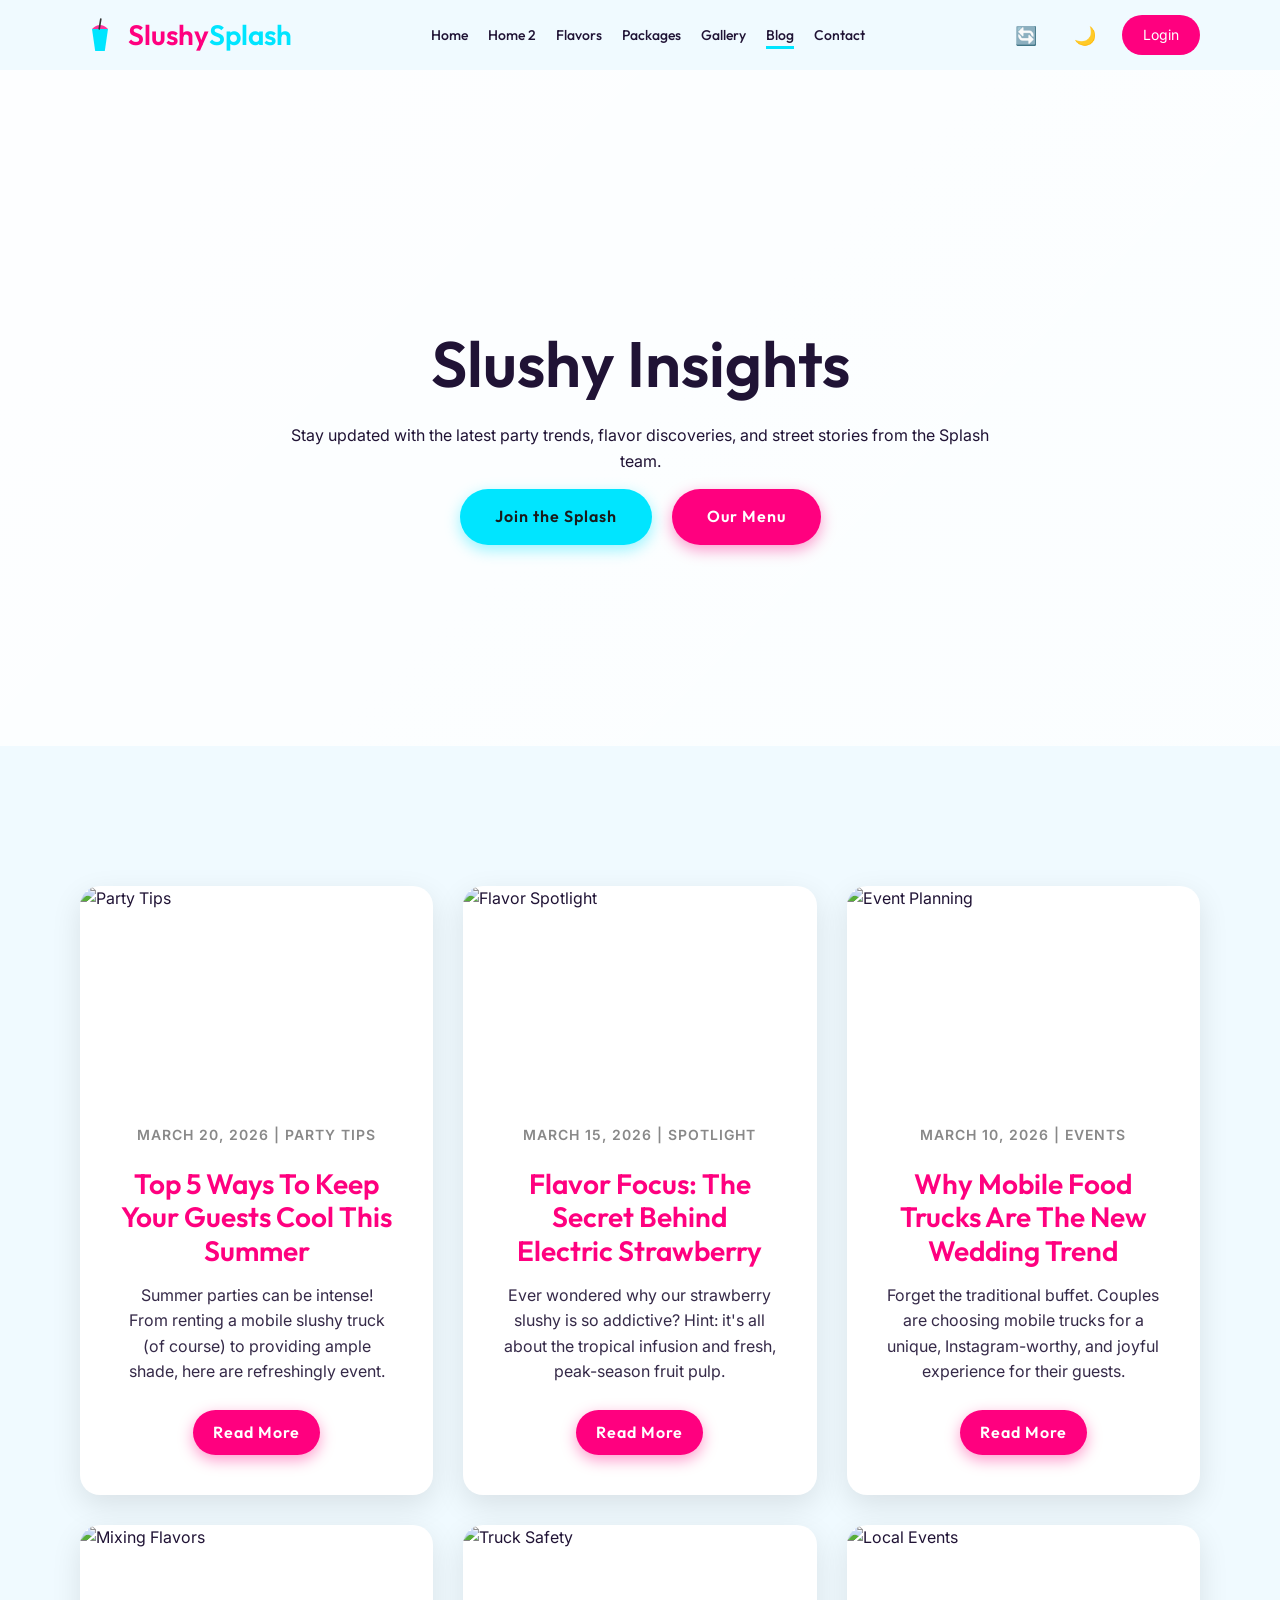
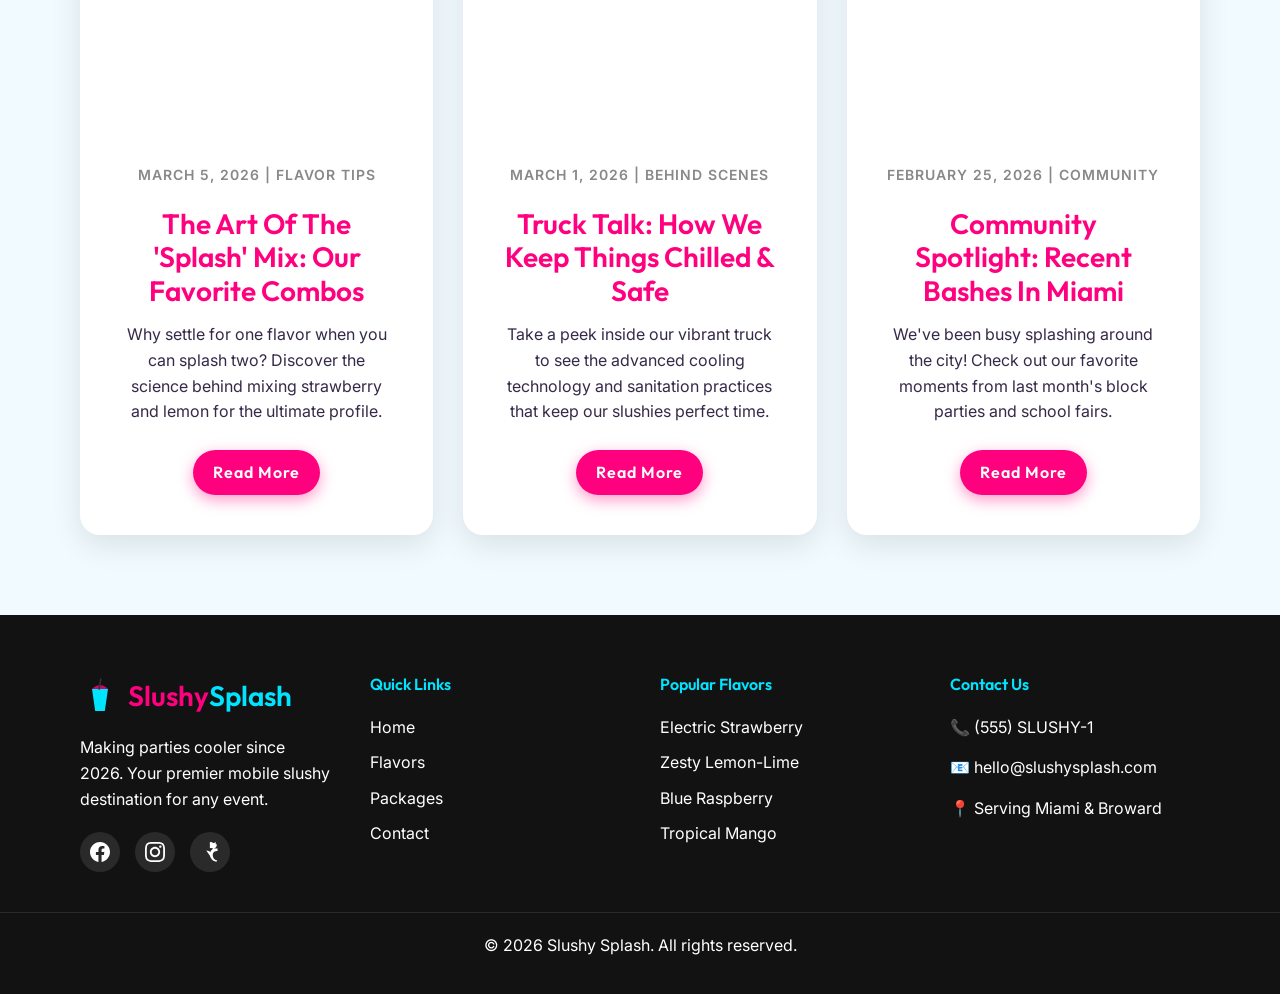
==== commit 63853bb4: "U" ====
--- a/blog.html
+++ b/blog.html
@@ -1,275 +1,281 @@
-<!DOCTYPE html>
-<html lang="en" dir="ltr">
-<head>
-    <meta charset="UTF-8">
-    <meta name="viewport" content="width=device-width, initial-scale=1.0">
-    <title>Slushy Splash - Blog</title>
-    <link href="https://fonts.googleapis.com/css2?family=Fredoka+One&family=Poppins:wght@300;400;500;600;700&display=swap" rel="stylesheet">
-    <link rel="stylesheet" href="css/style.css">
-    <style>
-        .blog-post {
-            background: var(--card-bg);
-            border-radius: var(--border-radius);
-            overflow: hidden;
-            box-shadow: var(--shadow);
-            margin-bottom: 50px;
-            display: grid;
-            grid-template-columns: 400px 1fr;
-            transition: var(--transition);
-        }
-        .blog-post:hover {
-            transform: translateY(-10px);
-        }
-        .blog-img {
-            height: 100%;
-            overflow: hidden;
-        }
-        .blog-img img {
-            width: 100%;
-            height: 100%;
-            object-fit: cover;
-            transition: 0.5s;
-        }
-        .blog-post:hover .blog-img img {
-            transform: scale(1.1);
-        }
-        .blog-content {
-            padding: 40px;
-            display: flex;
-            flex-direction: column;
-            justify-content: center;
-            align-items: center;
-            text-align: center;
-        }
-        .blog-content h3 { 
-            margin-bottom: 15px; 
-            font-size: 28px;
-            color: var(--secondary);
-        }
-        .blog-meta { 
-            color: #888; 
-            font-size: 14px; 
-            margin-bottom: 20px; 
-            font-weight: 600;
-            text-transform: uppercase;
-            letter-spacing: 1px;
-        }
-        .blog-content p {
-            margin-bottom: 25px;
-            color: var(--text-dark);
-            opacity: 0.9;
-        }
-
-        @media (max-width: 1024px) {
-            .blog-post { grid-template-columns: 300px 1fr; }
-        }
-        
-        @media (max-width: 768px) {
-            .blog-post { grid-template-columns: 1fr; }
-            .blog-img { height: 250px; }
-            .blog-content { padding: 30px; }
-        }
-    </style>
-    <link rel="icon" type="image/svg+xml" href="favicon.svg">`n</head>
-<body>
-
-    <!-- Navbar -->
-    <nav class="navbar">
-        <div class="container nav-container">
-            <!-- Brand Left -->
-            <a href="index.html" class="logo">
-                <svg width="40" height="40" viewBox="0 0 100 100" fill="none" xmlns="http://www.w3.org/2000/svg" style="vertical-align: middle; margin-right: 8px;">
-                    <path d="M30 35 L70 35 L62 90 L38 90 Z" fill="var(--primary)" />
-                    <path d="M30 35 Q50 15 70 35" fill="var(--secondary)" opacity="0.8" />
-                    <path d="M48 35 L52 10" stroke="#333" stroke-width="4" stroke-linecap="round" />
-                </svg>
-                Slushy <span>Splash</span>
-            </a>
-            
-            <div class="hamburger">☰</div>
-            
-            <!-- Menu Center -->
-            <div class="nav-menu-container">
-                <ul class="nav-menu">
-                    <li><a href="index.html" class="nav-link">Home</a></li>
-                    <li><a href="home2.html" class="nav-link">Home 2</a></li>
-                    <li><a href="flavors.html" class="nav-link">Flavors</a></li>
-                    <li><a href="packages.html" class="nav-link">Packages</a></li>
-                    <li><a href="gallery.html" class="nav-link">Gallery</a></li>
-                    <li><a href="blog.html" class="nav-link active">Blog</a></li>
-                    <li><a href="contact.html" class="nav-link">Contact</a></li>
-                    
-                    <!-- Mobile actions -->
-                    <li class="nav-mobile-only" style="width: 100%; border-top: 1px solid rgba(0,0,0,0.1); padding-top: 20px; display: flex; justify-content: center; gap: 15px;">
-                        <button class="nav-btn rtl-toggle">🔄 RTL</button>
-                        <button class="nav-btn theme-toggle">🌙 Theme</button>
-                    </li>
-                    <li class="nav-mobile-only" style="width: 100%;">
-                        <a href="login.html" class="nav-btn btn-login-nav" style="display: block; text-align: center;">Login</a>
-                    </li>
-                </ul>
-            </div>
-
-            <!-- Actions Right (Desktop) -->
-            <div class="nav-actions nav-desktop-only">
-                <button class="nav-btn rtl-toggle" title="Toggle RTL">🔄</button>
-                <button class="nav-btn theme-toggle" title="Toggle Theme">🌙</button>
-                <a href="login.html" class="nav-btn btn-login-nav">Login</a>
-            </div>
-        </div>
-    </nav>
-
-    <!-- Hero Section -->
-    <section class="hero">
-        <img src="https://images.unsplash.com/photo-1470225620780-dba8ba36b745?q=80&w=2000" class="hero-anim-bg" alt="Blog Hero">
-        <div class="hero-overlay"></div>
-        <div class="container hero-content">
-            <h1 class="fade-in">Slushy <span>Insights</span></h1>
-            <p class="fade-in delay-1">Stay updated with the latest party trends, flavor discoveries, and street stories from the Splash team.</p>
-            <div class="hero-btns fade-in delay-2">
-                <a href="contact.html" class="btn btn-primary">Join the Splash</a>
-                <a href="flavors.html" class="btn btn-secondary">Our Menu</a>
-            </div>
-        </div>
-    </section>
-
-    <section class="section container">
-        
-        <div style="margin-top: 60px;">
-            <!-- Post 1 -->
-            <article class="blog-post">
-                <div class="blog-img">
-                    <img src="https://images.unsplash.com/photo-1547595628-c61a29f496f0?w=600" alt="Party Tips">
-                </div>
-                <div class="blog-content">
-                    <div class="blog-meta">March 20, 2026 | Party Tips</div>
-                    <h3>Top 5 Ways to Keep Your Guests Cool This Summer</h3>
-                    <p>Summer parties can be intense! From renting a mobile slushy truck (of course) to providing ample shade, here are our top tips for a refreshingly fun event.</p>
-                    <a href="#" class="btn btn-secondary" style="padding: 10px 20px;">Read More</a>
-                </div>
-            </article>
-
-            <!-- Post 2 -->
-            <article class="blog-post">
-                <div class="blog-img">
-                    <img src="https://images.unsplash.com/photo-1513519245088-0e12902e5a38?w=600" alt="Flavor Spotlight">
-                </div>
-                <div class="blog-content">
-                    <div class="blog-meta">March 15, 2026 | Flavor Spotlight</div>
-                    <h3>Flavor Focus: The Secret Behind Electric Strawberry</h3>
-                    <p>Ever wondered why our strawberry slushy is so addictive? Hint: it's all about the tropical infusion and fresh, peak-season fruit pulp.</p>
-                    <a href="#" class="btn btn-secondary" style="padding: 10px 20px;">Read More</a>
-                </div>
-            </article>
-
-            <!-- Post 3 -->
-            <article class="blog-post">
-                <div class="blog-img">
-                    <img src="https://images.unsplash.com/photo-1492684223066-81342ee5ff30?w=600" alt="Event Planning">
-                </div>
-                <div class="blog-content">
-                    <div class="blog-meta">March 10, 2026 | Events</div>
-                    <h3>Why Mobile Food Trucks are the New Wedding Trend</h3>
-                    <p>Forget the traditional buffet. Couples are choosing mobile trucks for a unique, Instagram-worthy, and joyful experience for their guests.</p>
-                    <a href="#" class="btn btn-secondary" style="padding: 10px 20px;">Read More</a>
-                </div>
-            </article>
-
-            <!-- Added Posts (3 more) -->
-            <article class="blog-post">
-                <div class="blog-img">
-                    <img src="https://images.unsplash.com/photo-1510626176961-4b57d4fbad03?w=600" alt="Mixing Flavors">
-                </div>
-                <div class="blog-content">
-                    <div class="blog-meta">March 5, 2026 | Flavor Tips</div>
-                    <h3>The Art of the 'Splash' Mix: Our Favorite Flavor Combos</h3>
-                    <p>Why settle for one flavor when you can splash two? Discover the science behind mixing strawberry and lemon for the ultimate taste profile.</p>
-                    <a href="#" class="btn btn-secondary" style="padding: 10px 20px;">Read More</a>
-                </div>
-            </article>
-
-            <article class="blog-post">
-                <div class="blog-img">
-                    <img src="https://encrypted-tbn0.gstatic.com/images?q=tbn:ANd9GcT78mkJtrNLBnJLLd0C0K9ysCynrtHXUUmK_g&s" alt="Truck Safety">
-                </div>
-                <div class="blog-content">
-                    <div class="blog-meta">March 1, 2026 | Behind the Scenes</div>
-                    <h3>Truck Talk: How We Keep Things Chilled & Safe</h3>
-                    <p>Take a peek inside our vibrant truck to see the advanced cooling technology and sanitation practices that keep our slushies perfect every time.</p>
-                    <a href="#" class="btn btn-secondary" style="padding: 10px 20px;">Read More</a>
-                </div>
-            </article>
-
-            <article class="blog-post">
-                <div class="blog-img">
-                    <img src="https://www.eventbrite.com/blog/wp-content/uploads/2023/05/Frame-1-4-min-2-5.png" alt="Local Events">
-                </div>
-                <div class="blog-content">
-                    <div class="blog-meta">February 25, 2026 | Community</div>
-                    <h3>Community Spotlight: Recent Bashes in Miami-Dade</h3>
-                    <p>We've been busy splashing around the city! Check out our favorite moments from last month's block parties and school fairs.</p>
-                    <a href="#" class="btn btn-secondary" style="padding: 10px 20px;">Read More</a>
-                </div>
-            </article>
-        </div>
-    </section>
-
-    <!-- Footer -->
-    <footer class="footer">
-        <div class="container footer-grid">
-            <div class="footer-col">
-                <a href="index.html" class="logo" style="margin-bottom: 20px;">
-                    <svg width="40" height="40" viewBox="0 0 100 100" fill="none" xmlns="http://www.w3.org/2000/svg" style="vertical-align: middle; margin-right: 8px;">
-                        <path d="M30 35 L70 35 L62 90 L38 90 Z" fill="var(--primary)" />
-                        <path d="M30 35 Q50 15 70 35" fill="var(--secondary)" opacity="0.8" />
-                        <path d="M48 35 L52 10" stroke="#333" stroke-width="4" stroke-linecap="round" />
-                    </svg>
-                    Slushy <span>Splash</span>
-                </a>
-                <p>Making parties cooler since 2026. Your premier mobile slushy destination for any event.</p>
-                <div class="social-links">
-                    <a href="#" title="Facebook">
-                        <svg width="20" height="20" fill="white" viewBox="0 0 24 24"><path d="M24 12.073c0-6.627-5.373-12-12-12s-12 5.373-12 12c0 5.99 4.388 10.954 10.125 11.854v-8.385H7.078v-3.47h3.047V9.43c0-3.007 1.792-4.669 4.533-4.669 1.312 0 2.686.235 2.686.235v2.953H15.83c-1.491 0-1.956.925-1.956 1.874v2.25h3.328l-.532 3.47h-2.796v8.385C19.612 23.027 24 18.062 24 12.073z"/></svg>
-                    </a>
-                    <a href="#" title="Instagram">
-                        <svg width="20" height="20" fill="white" viewBox="0 0 24 24"><path d="M12 2.163c3.204 0 3.584.012 4.85.07 3.252.148 4.771 1.691 4.919 4.919.058 1.265.069 1.645.069 4.849 0 3.205-.012 3.584-.069 4.849-.149 3.225-1.664 4.771-4.919 4.919-1.266.058-1.644.07-4.85.07-3.204 0-3.584-.012-4.849-.07-3.26-.149-4.771-1.699-4.919-4.92-.058-1.265-.07-1.644-.07-4.849 0-3.204.013-3.583.07-4.849.149-3.227 1.664-4.771 4.919-4.919 1.266-.057 1.645-.069 4.849-.069zm0-2.163c-3.259 0-3.667.014-4.947.072-4.358.2-6.78 2.618-6.98 6.98-.059 1.281-.073 1.689-.073 4.948 0 3.259.014 3.668.072 4.948.2 4.358 2.618 6.78 6.98 6.98 1.281.058 1.689.072 4.948.072 3.259 0 3.668-.014 4.948-.072 4.354-.2 6.782-2.618 6.979-6.98.059-1.28.073-1.689.073-4.948 0-3.259-.014-3.667-.072-4.947-.196-4.354-2.617-6.78-6.979-6.98-1.281-.059-1.69-.073-4.949-.073zm0 5.838c-3.403 0-6.162 2.759-6.162 6.162s2.759 6.163 6.162 6.163 6.162-2.759 6.162-6.163c0-3.403-2.759-6.162-6.162-6.162zm0 10.162c-2.209 0-4-1.791-4-4 0-2.209 1.791-4 4-4s4 1.791 4 4c0 2.209-1.791 4-4 4zm6.406-11.845c-.796 0-1.441.645-1.441 1.44s.645 1.44 1.441 1.44c.795 0 1.439-.645 1.439-1.44s-.644-1.44-1.439-1.44z"/></svg>
-                    </a>
-                    <a href="#" title="TikTok">
-                        <svg width="20" height="20" fill="white" viewBox="0 0 24 24"><path d="M12.525.02c1.31.036 2.503.513 3.41 1.256 1.231-.05 2.158-.752 2.92-1.278V2.77s1.378-.052 1.378-.052c-.053 4.29-3.42 5.09-3.42 5.09s4.252.052 4.252.052c0 .942-.047 1.884-.047 2.822-1.22-.057-2.67.113-3.61.647-.936.536-1.583 1.47-1.892 2.505-.386 1.474-.29 3.037.26 4.41.488 1.214 1.376 2.257 2.474 2.916.666.398 1.436.657 2.214.735l.044 1.63c-3.116-.016-5.83-1.604-7.41-4.14-1.31-2.105-1.57-4.66-.82-7.01.59-1.84 1.83-3.37 3.41-4.32-.47-.44-1.2-.74-1.9-.81-.69-.07-1.41.05-2 .34l.05-1.07V.02zm-5.07 10.14c1.1.01 2.18.27 3.16.76.98.49 1.82 1.2 2.46 2.06.64.86 1.07 1.87 1.26 2.93.19 1.06.13 2.16-.17 3.2-.3.1-.3 4.6.14.78 4.14-1.14 7.6-3.8 9.51l-1.06 4.31c-2.45 2.5-6.07 3.91-9.84 3.91-4.22 0-8.12-1.74-10.9-4.52-2.78-2.78-4.52-6.68-4.52-10.9 0-1.8.31-3.53.89-5.14.36-1.01.88-1.95 1.54-2.79.66-.84 1.48-1.55 2.41-2.09.93-.54 1.98-.92 3.1-1.12.56-.1 1.14-.15 1.72-.15.58 0 1.16.05 1.72.15l-1.06.31z"/></svg>
-                    </a>
-                </div>
-            </div>
-            <div class="footer-col">
-                <h4>Quick Links</h4>
-                <ul class="footer-links">
-                    <li><a href="index.html">Home</a></li>
-                    <li><a href="flavors.html">Flavors</a></li>
-                    <li><a href="packages.html">Packages</a></li>
-                    <li><a href="contact.html">Contact</a></li>
-                </ul>
-            </div>
-            <div class="footer-col">
-                <h4>Popular Flavors</h4>
-                <ul class="footer-links">
-                    <li>Electric Strawberry</li>
-                    <li>Zesty Lemon-Lime</li>
-                    <li>Blue Raspberry</li>
-                    <li>Tropical Mango</li>
-                </ul>
-            </div>
-            <div class="footer-col">
-                <h4>Contact Us</h4>
-                <p>📞 (555) SLUSHY-1</p>
-                <p>📧 hello@slushysplash.com</p>
-                <p>📍 Serving Miami & Broward</p>
-            </div>
-        </div>
-        <div class="footer-bottom">
-            <p>&copy; 2026 Slushy Splash. All rights reserved.</p>
-        </div>
-    </footer>
-
-    <div id="backToTop" class="back-to-top" aria-label="Back to top">↑</div>
-    <script src="js/main.js"></script>
-</body>
-</html>
+<!DOCTYPE html>
+<html lang="en" dir="ltr">
+<head>
+    <meta charset="UTF-8">
+    <meta name="viewport" content="width=device-width, initial-scale=1.0">
+    <title>Slushy Splash - Blog</title>
+    <link href="https://fonts.googleapis.com/css2?family=Inter:wght@400;500&family=Outfit:wght@400;600&display=swap" rel="stylesheet">
+    <link rel="stylesheet" href="css/style.css">
+    <style>
+        .blog-grid {
+            display: grid;
+            grid-template-columns: repeat(3, 1fr);
+            gap: 30px;
+            margin-top: 60px;
+        }
+        .blog-post {
+            background: var(--card-bg);
+            border-radius: var(--border-radius);
+            overflow: hidden;
+            box-shadow: var(--shadow);
+            display: flex;
+            flex-direction: column;
+            transition: var(--transition);
+        }
+        .blog-post:hover {
+            transform: translateY(-10px);
+        }
+        .blog-img {
+            width: 100%;
+            aspect-ratio: 16/9;
+            overflow: hidden;
+        }
+        .blog-img img {
+            width: 100%;
+            height: 100%;
+            object-fit: cover;
+            transition: 0.5s;
+        }
+        .blog-post:hover .blog-img img {
+            transform: scale(1.1);
+        }
+        .blog-content {
+            padding: 40px;
+            display: flex;
+            flex-direction: column;
+            justify-content: center;
+            align-items: center;
+            text-align: center;
+        }
+        .blog-content h3 { 
+            margin-bottom: 15px; 
+            font-size: 28px;
+            color: var(--secondary);
+        }
+        .blog-meta { 
+            color: #888; 
+            font-size: 14px; 
+            margin-bottom: 20px; 
+            font-weight: 600;
+            text-transform: uppercase;
+            letter-spacing: 1px;
+        }
+        .blog-content p {
+            margin-bottom: 25px;
+            color: var(--text-dark);
+            opacity: 0.9;
+        }
+
+        @media (max-width: 1024px) {
+            .blog-grid { grid-template-columns: repeat(2, 1fr); }
+        }
+        
+        @media (max-width: 768px) {
+            .blog-grid { grid-template-columns: 1fr; }
+            .blog-content { padding: 25px; }
+        }
+    </style>
+    <link rel="icon" type="image/svg+xml" href="favicon.svg">`n</head>
+<body>
+
+    <!-- Navbar -->
+    <nav class="navbar">
+        <div class="container nav-container">
+            <!-- Brand Left -->
+            <a href="index.html" class="logo">
+                <svg width="40" height="40" viewBox="0 0 100 100" fill="none" xmlns="http://www.w3.org/2000/svg" style="vertical-align: middle; margin-right: 8px;">
+                    <path d="M30 35 L70 35 L62 90 L38 90 Z" fill="var(--primary)" />
+                    <path d="M30 35 Q50 15 70 35" fill="var(--secondary)" opacity="0.8" />
+                    <path d="M48 35 L52 10" stroke="#333" stroke-width="4" stroke-linecap="round" />
+                </svg>
+                Slushy <span>Splash</span>
+            </a>
+            
+            <div class="hamburger">☰</div>
+            
+            <!-- Menu Center -->
+            <div class="nav-menu-container">
+                <ul class="nav-menu">
+                    <li><a href="index.html" class="nav-link">Home</a></li>
+                    <li><a href="home2.html" class="nav-link">Home 2</a></li>
+                    <li><a href="flavors.html" class="nav-link">Flavors</a></li>
+                    <li><a href="packages.html" class="nav-link">Packages</a></li>
+                    <li><a href="gallery.html" class="nav-link">Gallery</a></li>
+                    <li><a href="blog.html" class="nav-link active">Blog</a></li>
+                    <li><a href="contact.html" class="nav-link">Contact</a></li>
+                    
+                    <!-- Mobile actions -->
+                    <li class="nav-mobile-only" style="width: 100%; border-top: 1px solid rgba(0,0,0,0.1); padding-top: 20px; display: flex; justify-content: center; gap: 15px;">
+                        <button class="nav-btn rtl-toggle">🔄 RTL</button>
+                        <button class="nav-btn theme-toggle">🌙 Theme</button>
+                    </li>
+                    <li class="nav-mobile-only" style="width: 100%;">
+                        <a href="login.html" class="nav-btn btn-login-nav" style="display: block; text-align: center;">Login</a>
+                    </li>
+                </ul>
+            </div>
+
+            <!-- Actions Right (Desktop) -->
+            <div class="nav-actions nav-desktop-only">
+                <button class="nav-btn rtl-toggle" title="Toggle RTL">🔄</button>
+                <button class="nav-btn theme-toggle" title="Toggle Theme">🌙</button>
+                <a href="login.html" class="nav-btn btn-login-nav">Login</a>
+            </div>
+        </div>
+    </nav>
+
+    <!-- Hero Section -->
+    <section class="hero">
+        <img src="https://images.unsplash.com/photo-1470225620780-dba8ba36b745?q=80&w=2000" class="hero-anim-bg" alt="Blog Hero">
+        <div class="hero-overlay"></div>
+        <div class="container hero-content">
+            <h1 class="fade-in">Slushy <span>Insights</span></h1>
+            <p class="fade-in delay-1">Stay updated with the latest party trends, flavor discoveries, and street stories from the Splash team.</p>
+            <div class="hero-btns fade-in delay-2">
+                <a href="contact.html" class="btn btn-primary">Join the Splash</a>
+                <a href="flavors.html" class="btn btn-secondary">Our Menu</a>
+            </div>
+        </div>
+    </section>
+
+    <section class="section">
+        <div class="container">
+            <div class="blog-grid">
+            <!-- Post 1 -->
+            <article class="blog-post">
+                <div class="blog-img">
+                    <img src="https://images.unsplash.com/photo-1547595628-c61a29f496f0?w=600" alt="Party Tips">
+                </div>
+                <div class="blog-content">
+                    <div class="blog-meta">March 20, 2026 | Party Tips</div>
+                    <h3>Top 5 Ways to Keep Your Guests Cool This Summer</h3>
+                    <p>Summer parties can be intense! From renting a mobile slushy truck (of course) to providing ample shade, here are refreshingly event.</p>
+                    <a href="#" class="btn btn-secondary" style="padding: 10px 20px;">Read More</a>
+                </div>
+            </article>
+
+            <!-- Post 2 -->
+            <article class="blog-post">
+                <div class="blog-img">
+                    <img src="https://images.unsplash.com/photo-1513519245088-0e12902e5a38?w=600" alt="Flavor Spotlight">
+                </div>
+                <div class="blog-content">
+                    <div class="blog-meta">March 15, 2026 | Spotlight</div>
+                    <h3>Flavor Focus: The Secret Behind Electric Strawberry</h3>
+                    <p>Ever wondered why our strawberry slushy is so addictive? Hint: it's all about the tropical infusion and fresh, peak-season fruit pulp.</p>
+                    <a href="#" class="btn btn-secondary" style="padding: 10px 20px;">Read More</a>
+                </div>
+            </article>
+
+            <!-- Post 3 -->
+            <article class="blog-post">
+                <div class="blog-img">
+                    <img src="https://images.unsplash.com/photo-1492684223066-81342ee5ff30?w=600" alt="Event Planning">
+                </div>
+                <div class="blog-content">
+                    <div class="blog-meta">March 10, 2026 | Events</div>
+                    <h3>Why Mobile Food Trucks are the New Wedding Trend</h3>
+                    <p>Forget the traditional buffet. Couples are choosing mobile trucks for a unique, Instagram-worthy, and joyful experience for their guests.</p>
+                    <a href="#" class="btn btn-secondary" style="padding: 10px 20px;">Read More</a>
+                </div>
+            </article>
+
+            <!-- Added Posts (3 more) -->
+            <article class="blog-post">
+                <div class="blog-img">
+                    <img src="https://images.unsplash.com/photo-1510626176961-4b57d4fbad03?w=600" alt="Mixing Flavors">
+                </div>
+                <div class="blog-content">
+                    <div class="blog-meta">March 5, 2026 | Flavor Tips</div>
+                    <h3>The Art of the 'Splash' Mix: Our Favorite  Combos</h3>
+                    <p>Why settle for one flavor when you can splash two? Discover the science behind mixing strawberry and lemon for the ultimate profile.</p>
+                    <a href="#" class="btn btn-secondary" style="padding: 10px 20px;">Read More</a>
+                </div>
+            </article>
+
+            <article class="blog-post">
+                <div class="blog-img">
+                    <img src="https://encrypted-tbn0.gstatic.com/images?q=tbn:ANd9GcT78mkJtrNLBnJLLd0C0K9ysCynrtHXUUmK_g&s" alt="Truck Safety">
+                </div>
+                <div class="blog-content">
+                    <div class="blog-meta">March 1, 2026 | Behind Scenes</div>
+                    <h3>Truck Talk: How We Keep Things Chilled & Safe</h3>
+                    <p>Take a peek inside our vibrant truck to see the advanced cooling technology and sanitation practices that keep our slushies perfect time.</p>
+                    <a href="#" class="btn btn-secondary" style="padding: 10px 20px;">Read More</a>
+                </div>
+            </article>
+
+            <article class="blog-post">
+                <div class="blog-img">
+                    <img src="https://www.eventbrite.com/blog/wp-content/uploads/2023/05/Frame-1-4-min-2-5.png" alt="Local Events">
+                </div>
+                <div class="blog-content">
+                    <div class="blog-meta">February 25, 2026 | Community</div>
+                    <h3>Community Spotlight: Recent Bashes in Miami</h3>
+                    <p>We've been busy splashing around the city! Check out our favorite moments from last month's block parties and school fairs.</p>
+                    <a href="#" class="btn btn-secondary" style="padding: 10px 20px;">Read More</a>
+                </div>
+            </article>
+        </div>
+    </div>
+</section>
+
+    <!-- Footer -->
+    <footer class="footer">
+        <div class="container footer-grid">
+            <div class="footer-col">
+                <a href="index.html" class="logo" style="margin-bottom: 20px;">
+                    <svg width="40" height="40" viewBox="0 0 100 100" fill="none" xmlns="http://www.w3.org/2000/svg" style="vertical-align: middle; margin-right: 8px;">
+                        <path d="M30 35 L70 35 L62 90 L38 90 Z" fill="var(--primary)" />
+                        <path d="M30 35 Q50 15 70 35" fill="var(--secondary)" opacity="0.8" />
+                        <path d="M48 35 L52 10" stroke="#333" stroke-width="4" stroke-linecap="round" />
+                    </svg>
+                    Slushy <span>Splash</span>
+                </a>
+                <p>Making parties cooler since 2026. Your premier mobile slushy destination for any event.</p>
+                <div class="social-links">
+                    <a href="#" title="Facebook">
+                        <svg width="20" height="20" fill="white" viewBox="0 0 24 24"><path d="M24 12.073c0-6.627-5.373-12-12-12s-12 5.373-12 12c0 5.99 4.388 10.954 10.125 11.854v-8.385H7.078v-3.47h3.047V9.43c0-3.007 1.792-4.669 4.533-4.669 1.312 0 2.686.235 2.686.235v2.953H15.83c-1.491 0-1.956.925-1.956 1.874v2.25h3.328l-.532 3.47h-2.796v8.385C19.612 23.027 24 18.062 24 12.073z"/></svg>
+                    </a>
+                    <a href="#" title="Instagram">
+                        <svg width="20" height="20" fill="white" viewBox="0 0 24 24"><path d="M12 2.163c3.204 0 3.584.012 4.85.07 3.252.148 4.771 1.691 4.919 4.919.058 1.265.069 1.645.069 4.849 0 3.205-.012 3.584-.069 4.849-.149 3.225-1.664 4.771-4.919 4.919-1.266.058-1.644.07-4.85.07-3.204 0-3.584-.012-4.849-.07-3.26-.149-4.771-1.699-4.919-4.92-.058-1.265-.07-1.644-.07-4.849 0-3.204.013-3.583.07-4.849.149-3.227 1.664-4.771 4.919-4.919 1.266-.057 1.645-.069 4.849-.069zm0-2.163c-3.259 0-3.667.014-4.947.072-4.358.2-6.78 2.618-6.98 6.98-.059 1.281-.073 1.689-.073 4.948 0 3.259.014 3.668.072 4.948.2 4.358 2.618 6.78 6.98 6.98 1.281.058 1.689.072 4.948.072 3.259 0 3.668-.014 4.948-.072 4.354-.2 6.782-2.618 6.979-6.98.059-1.28.073-1.689.073-4.948 0-3.259-.014-3.667-.072-4.947-.196-4.354-2.617-6.78-6.979-6.98-1.281-.059-1.69-.073-4.949-.073zm0 5.838c-3.403 0-6.162 2.759-6.162 6.162s2.759 6.163 6.162 6.163 6.162-2.759 6.162-6.163c0-3.403-2.759-6.162-6.162-6.162zm0 10.162c-2.209 0-4-1.791-4-4 0-2.209 1.791-4 4-4s4 1.791 4 4c0 2.209-1.791 4-4 4zm6.406-11.845c-.796 0-1.441.645-1.441 1.44s.645 1.44 1.441 1.44c.795 0 1.439-.645 1.439-1.44s-.644-1.44-1.439-1.44z"/></svg>
+                    </a>
+                    <a href="#" title="TikTok">
+                        <svg width="20" height="20" fill="white" viewBox="0 0 24 24"><path d="M12.525.02c1.31.036 2.503.513 3.41 1.256 1.231-.05 2.158-.752 2.92-1.278V2.77s1.378-.052 1.378-.052c-.053 4.29-3.42 5.09-3.42 5.09s4.252.052 4.252.052c0 .942-.047 1.884-.047 2.822-1.22-.057-2.67.113-3.61.647-.936.536-1.583 1.47-1.892 2.505-.386 1.474-.29 3.037.26 4.41.488 1.214 1.376 2.257 2.474 2.916.666.398 1.436.657 2.214.735l.044 1.63c-3.116-.016-5.83-1.604-7.41-4.14-1.31-2.105-1.57-4.66-.82-7.01.59-1.84 1.83-3.37 3.41-4.32-.47-.44-1.2-.74-1.9-.81-.69-.07-1.41.05-2 .34l.05-1.07V.02zm-5.07 10.14c1.1.01 2.18.27 3.16.76.98.49 1.82 1.2 2.46 2.06.64.86 1.07 1.87 1.26 2.93.19 1.06.13 2.16-.17 3.2-.3.1-.3 4.6.14.78 4.14-1.14 7.6-3.8 9.51l-1.06 4.31c-2.45 2.5-6.07 3.91-9.84 3.91-4.22 0-8.12-1.74-10.9-4.52-2.78-2.78-4.52-6.68-4.52-10.9 0-1.8.31-3.53.89-5.14.36-1.01.88-1.95 1.54-2.79.66-.84 1.48-1.55 2.41-2.09.93-.54 1.98-.92 3.1-1.12.56-.1 1.14-.15 1.72-.15.58 0 1.16.05 1.72.15l-1.06.31z"/></svg>
+                    </a>
+                </div>
+            </div>
+            <div class="footer-col">
+                <h4>Quick Links</h4>
+                <ul class="footer-links">
+                    <li><a href="index.html">Home</a></li>
+                    <li><a href="flavors.html">Flavors</a></li>
+                    <li><a href="packages.html">Packages</a></li>
+                    <li><a href="contact.html">Contact</a></li>
+                </ul>
+            </div>
+            <div class="footer-col">
+                <h4>Popular Flavors</h4>
+                <ul class="footer-links">
+                    <li>Electric Strawberry</li>
+                    <li>Zesty Lemon-Lime</li>
+                    <li>Blue Raspberry</li>
+                    <li>Tropical Mango</li>
+                </ul>
+            </div>
+            <div class="footer-col">
+                <h4>Contact Us</h4>
+                <p>📞 (555) SLUSHY-1</p>
+                <p>📧 hello@slushysplash.com</p>
+                <p>📍 Serving Miami & Broward</p>
+            </div>
+        </div>
+        <div class="footer-bottom">
+            <p>&copy; 2026 Slushy Splash. All rights reserved.</p>
+        </div>
+    </footer>
+
+    <div id="backToTop" class="back-to-top" aria-label="Back to top">↑</div>
+    <script src="js/main.js"></script>
+</body>
+</html>
--- a/css/style.css
+++ b/css/style.css
@@ -14,8 +14,8 @@
   --transition: all 0.3s ease-in-out;
   
   /* Typography */
-  --display-font: 'Fredoka One', cursive;
-  --body-font: 'Poppins', sans-serif;
+  --display-font: 'Outfit', sans-serif;
+  --body-font: 'Inter', sans-serif;
   
   /* Spacing */
   --container-width: 1200px;
@@ -49,6 +49,7 @@
   font-family: var(--body-font);
   background-color: var(--bg-light);
   color: var(--text-dark);
+  font-weight: 400;
   line-height: 1.6;
   overflow-x: hidden;
   transition: var(--transition);
@@ -85,6 +86,7 @@
 /* 3. Typography */
 h1, h2, h3, h4, .logo {
   font-family: var(--display-font);
+  font-weight: 600;
   text-transform: capitalize;
   line-height: 1.2;
 }
@@ -101,7 +103,11 @@
 .container {
   max-width: var(--container-width);
   margin: 0 auto;
-  padding: 0 20px;
+  padding: 0 40px;
+}
+
+@media (max-width: 768px) {
+  .container { padding: 0 20px; }
 }
 
 .section {
@@ -189,7 +195,7 @@
 
 .card-img {
   width: 100%;
-  height: 180px;
+  aspect-ratio: 16 / 9;
   object-fit: cover;
   border-radius: calc(var(--border-radius) - 10px);
   margin-bottom: 20px;
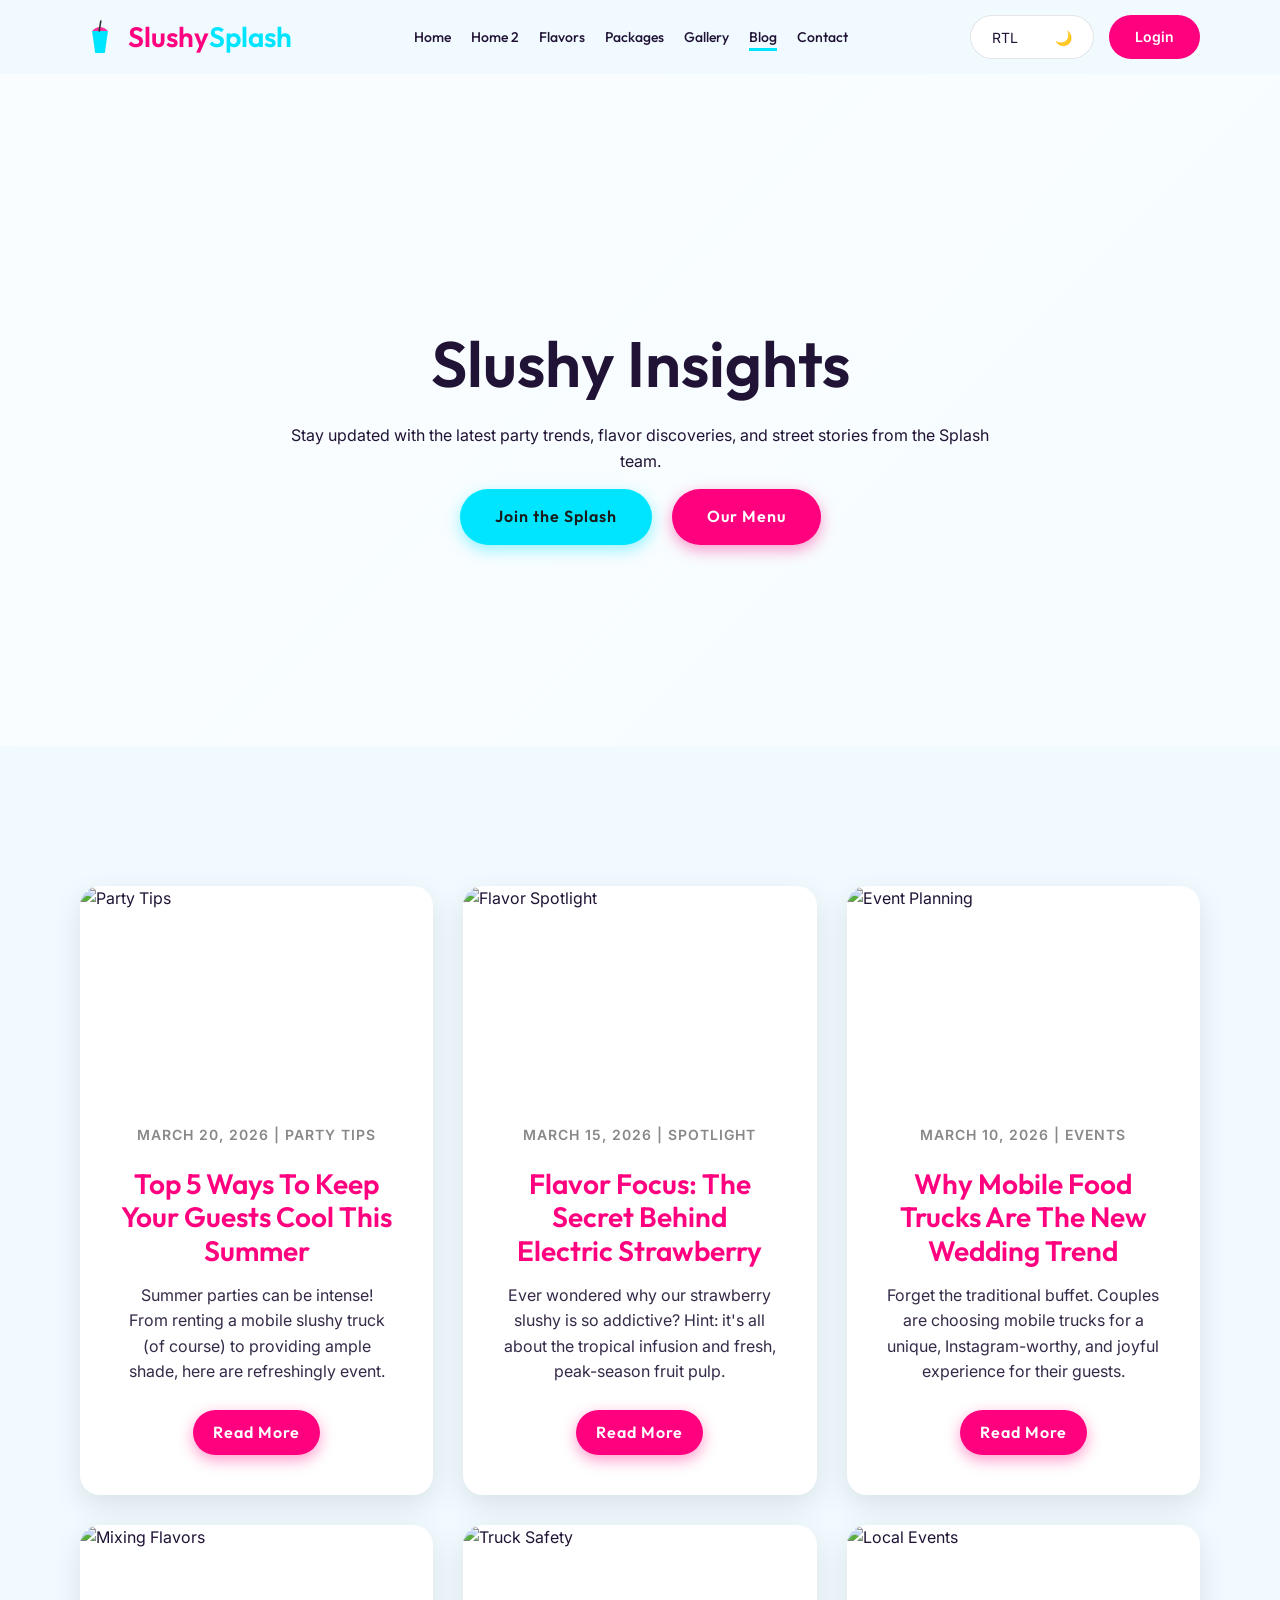
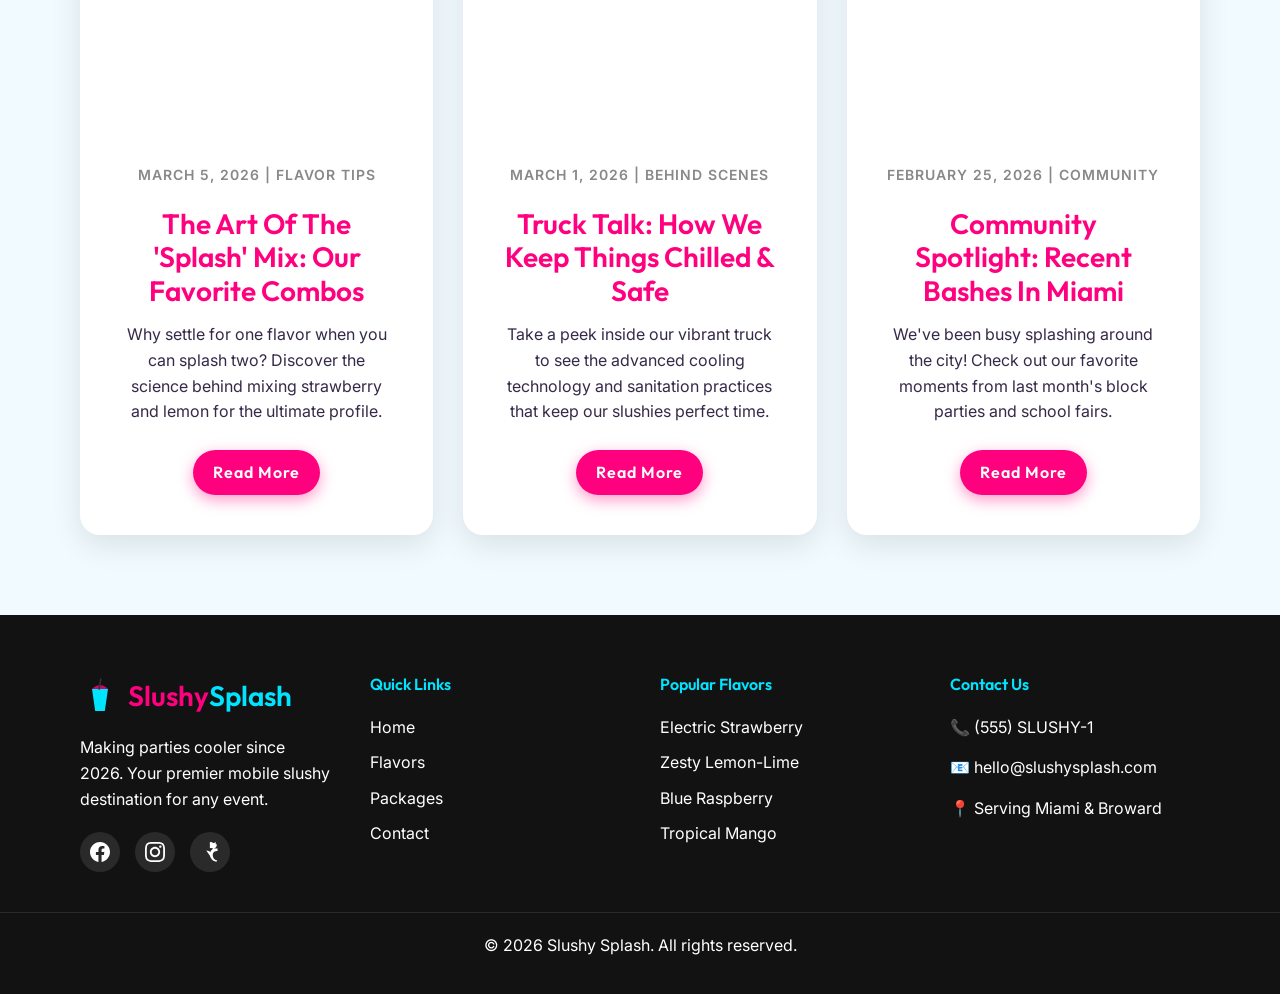
==== commit 6cae1acb: "U" ====
--- a/blog.html
+++ b/blog.html
@@ -106,7 +106,7 @@
                     
                     <!-- Mobile actions -->
                     <li class="nav-mobile-only" style="width: 100%; border-top: 1px solid rgba(0,0,0,0.1); padding-top: 20px; display: flex; justify-content: center; gap: 15px;">
-                        <button class="nav-btn rtl-toggle">🔄 RTL</button>
+                        <button class="nav-btn rtl-toggle">RTL</button>
                         <button class="nav-btn theme-toggle">🌙 Theme</button>
                     </li>
                     <li class="nav-mobile-only" style="width: 100%;">
@@ -117,8 +117,10 @@
 
             <!-- Actions Right (Desktop) -->
             <div class="nav-actions nav-desktop-only">
-                <button class="nav-btn rtl-toggle" title="Toggle RTL">🔄</button>
-                <button class="nav-btn theme-toggle" title="Toggle Theme">🌙</button>
+                <div class="theme-rtl-container">
+                    <button class="nav-btn rtl-toggle" title="Toggle RTL">RTL</button>
+                    <button class="nav-btn theme-toggle" title="Toggle Theme">🌙</button>
+                </div>
                 <a href="login.html" class="nav-btn btn-login-nav">Login</a>
             </div>
         </div>
--- a/css/style.css
+++ b/css/style.css
@@ -307,10 +307,40 @@
 }
 
 .btn-login-nav {
-  padding: 8px 20px;
+  padding: 0 25px;
+  height: 44px;
+  display: flex;
+  align-items: center;
+  justify-content: center;
   background: var(--secondary);
   color: white !important;
   border-radius: 50px;
+  font-size: 14px;
+  font-weight: 600;
+}
+
+.theme-rtl-container {
+  display: flex;
+  align-items: center;
+  height: 44px;
+  background: var(--card-bg);
+  border-radius: 50px;
+  padding: 0 5px;
+  gap: 5px;
+  border: 1px solid rgba(0,0,0,0.1);
+}
+[data-theme="dark"] .theme-rtl-container {
+  border-color: rgba(255,255,255,0.1);
+}
+
+.theme-rtl-container .nav-btn {
+  height: 34px;
+  display: flex;
+  align-items: center;
+  justify-content: center;
+  padding: 0 15px;
+  border-radius: 50px;
+  margin: 0;
   font-size: 14px;
 }
 
@@ -498,6 +528,17 @@
   }
   .footer { padding-top: 40px; }
   .footer-col { margin-bottom: 30px; width: 100%; }
+
+  .auth-page {
+    flex-direction: column !important;
+    justify-content: flex-start !important;
+    padding-top: 20px !important;
+  }
+  .auth-toggles {
+    position: static !important;
+    align-self: flex-end;
+    margin-bottom: 20px;
+  }
 }
 
 /* 7. Footer */
@@ -606,12 +647,12 @@
   left: 0;
   width: 100%;
   height: 100%;
-  background: linear-gradient(135deg, rgba(255,255,255,0.9) 0%, rgba(255,255,255,0.7) 100%);
+  background: linear-gradient(135deg, rgba(255,255,255,0.7) 0%, rgba(255,255,255,0.4) 100%);
   z-index: 1;
 }
 
 [data-theme="dark"] .hero-overlay {
-  background: linear-gradient(135deg, rgba(18,18,18,0.9) 0%, rgba(18,18,18,0.7) 100%);
+  background: linear-gradient(135deg, rgba(18,18,18,0.8) 0%, rgba(18,18,18,0.5) 100%);
 }
 
 .hero-anim-bg {
@@ -690,6 +731,32 @@
 .auth-card h1 {
   font-size: 32px;
   margin-bottom: 10px;
+}
+
+.auth-toggles {
+  position: fixed;
+  top: 20px;
+  right: 20px;
+  display: flex;
+  align-items: center;
+  height: 44px;
+  background: var(--card-bg);
+  border-radius: 50px;
+  padding: 0 5px;
+  box-shadow: var(--shadow);
+  z-index: 1000;
+  gap: 5px;
+}
+.auth-toggles .auth-toggle-btn {
+  height: 34px;
+  display: flex;
+  align-items: center;
+  justify-content: center;
+  border-radius: 50px;
+  padding: 0 15px;
+  margin: 0;
+  font-size: 14px;
+  color: var(--text-dark);
 }
 
 .divider {
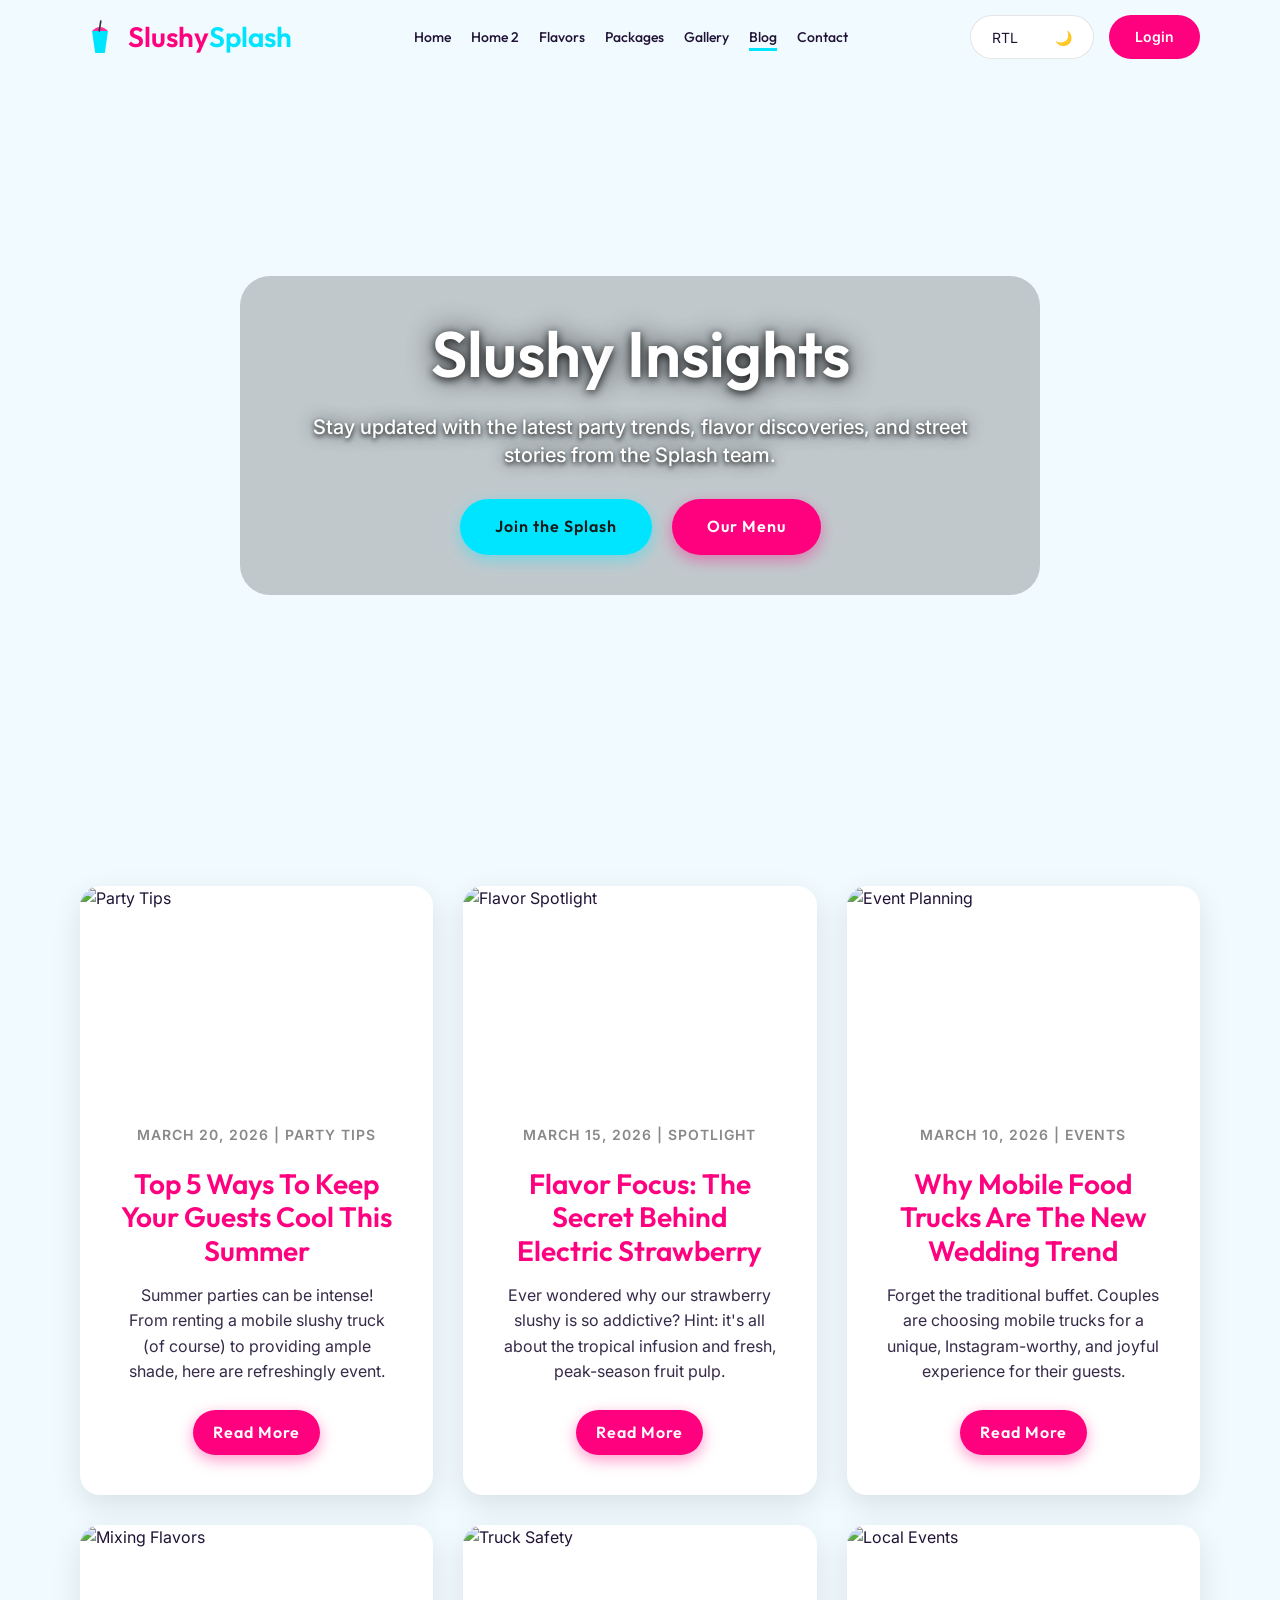
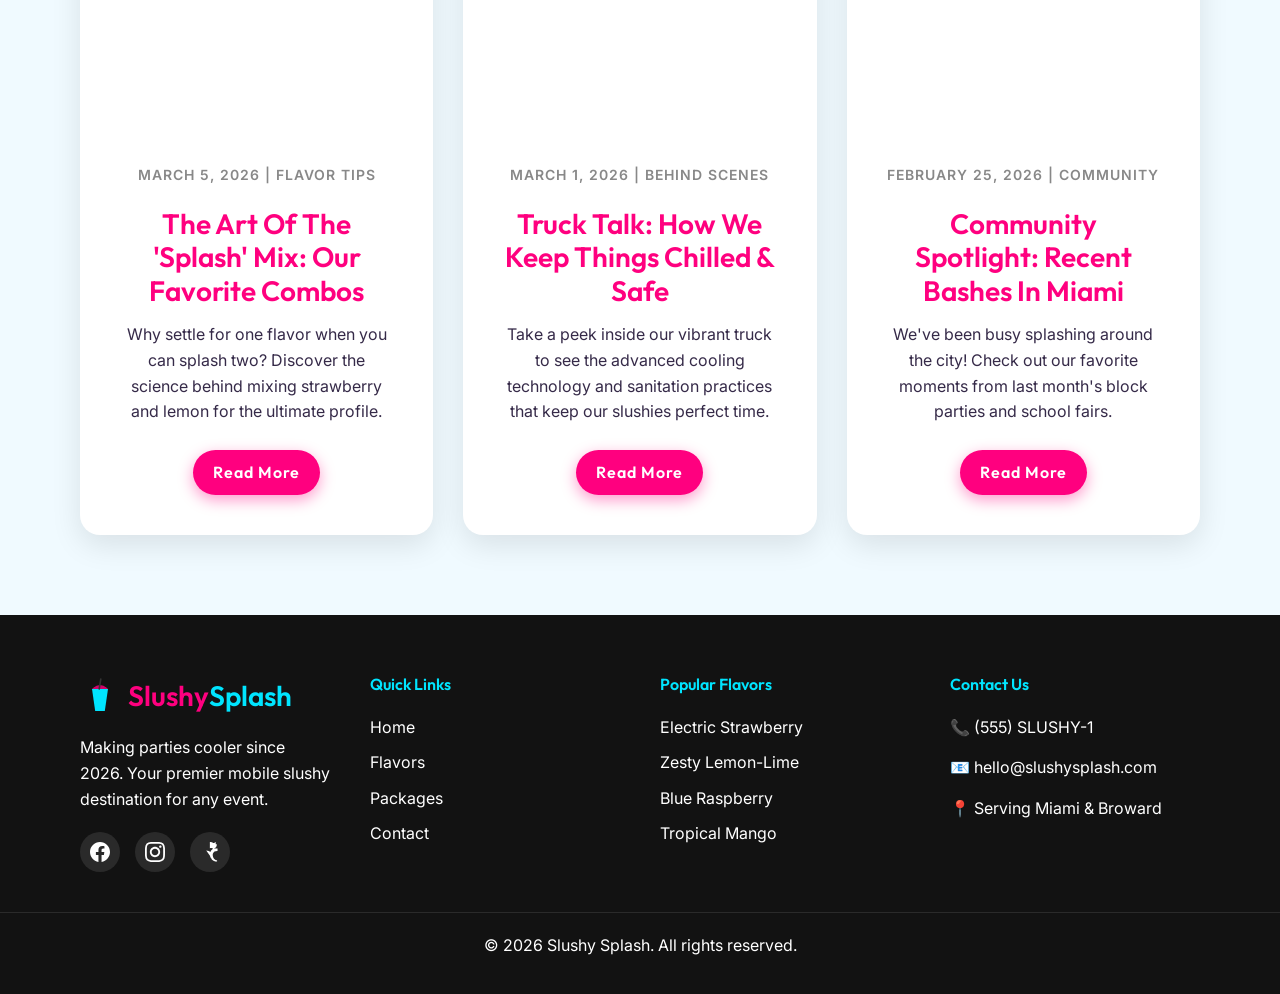
==== commit 5c5015b9: "Add files via upload" ====
--- a/blog.html
+++ b/blog.html
@@ -1,283 +1,283 @@
-<!DOCTYPE html>
-<html lang="en" dir="ltr">
-<head>
-    <meta charset="UTF-8">
-    <meta name="viewport" content="width=device-width, initial-scale=1.0">
-    <title>Slushy Splash - Blog</title>
-    <link href="https://fonts.googleapis.com/css2?family=Inter:wght@400;500&family=Outfit:wght@400;600&display=swap" rel="stylesheet">
-    <link rel="stylesheet" href="css/style.css">
-    <style>
-        .blog-grid {
-            display: grid;
-            grid-template-columns: repeat(3, 1fr);
-            gap: 30px;
-            margin-top: 60px;
-        }
-        .blog-post {
-            background: var(--card-bg);
-            border-radius: var(--border-radius);
-            overflow: hidden;
-            box-shadow: var(--shadow);
-            display: flex;
-            flex-direction: column;
-            transition: var(--transition);
-        }
-        .blog-post:hover {
-            transform: translateY(-10px);
-        }
-        .blog-img {
-            width: 100%;
-            aspect-ratio: 16/9;
-            overflow: hidden;
-        }
-        .blog-img img {
-            width: 100%;
-            height: 100%;
-            object-fit: cover;
-            transition: 0.5s;
-        }
-        .blog-post:hover .blog-img img {
-            transform: scale(1.1);
-        }
-        .blog-content {
-            padding: 40px;
-            display: flex;
-            flex-direction: column;
-            justify-content: center;
-            align-items: center;
-            text-align: center;
-        }
-        .blog-content h3 { 
-            margin-bottom: 15px; 
-            font-size: 28px;
-            color: var(--secondary);
-        }
-        .blog-meta { 
-            color: #888; 
-            font-size: 14px; 
-            margin-bottom: 20px; 
-            font-weight: 600;
-            text-transform: uppercase;
-            letter-spacing: 1px;
-        }
-        .blog-content p {
-            margin-bottom: 25px;
-            color: var(--text-dark);
-            opacity: 0.9;
-        }
-
-        @media (max-width: 1024px) {
-            .blog-grid { grid-template-columns: repeat(2, 1fr); }
-        }
-        
-        @media (max-width: 768px) {
-            .blog-grid { grid-template-columns: 1fr; }
-            .blog-content { padding: 25px; }
-        }
-    </style>
-    <link rel="icon" type="image/svg+xml" href="favicon.svg">`n</head>
-<body>
-
-    <!-- Navbar -->
-    <nav class="navbar">
-        <div class="container nav-container">
-            <!-- Brand Left -->
-            <a href="index.html" class="logo">
-                <svg width="40" height="40" viewBox="0 0 100 100" fill="none" xmlns="http://www.w3.org/2000/svg" style="vertical-align: middle; margin-right: 8px;">
-                    <path d="M30 35 L70 35 L62 90 L38 90 Z" fill="var(--primary)" />
-                    <path d="M30 35 Q50 15 70 35" fill="var(--secondary)" opacity="0.8" />
-                    <path d="M48 35 L52 10" stroke="#333" stroke-width="4" stroke-linecap="round" />
-                </svg>
-                Slushy <span>Splash</span>
-            </a>
-            
-            <div class="hamburger">☰</div>
-            
-            <!-- Menu Center -->
-            <div class="nav-menu-container">
-                <ul class="nav-menu">
-                    <li><a href="index.html" class="nav-link">Home</a></li>
-                    <li><a href="home2.html" class="nav-link">Home 2</a></li>
-                    <li><a href="flavors.html" class="nav-link">Flavors</a></li>
-                    <li><a href="packages.html" class="nav-link">Packages</a></li>
-                    <li><a href="gallery.html" class="nav-link">Gallery</a></li>
-                    <li><a href="blog.html" class="nav-link active">Blog</a></li>
-                    <li><a href="contact.html" class="nav-link">Contact</a></li>
-                    
-                    <!-- Mobile actions -->
-                    <li class="nav-mobile-only" style="width: 100%; border-top: 1px solid rgba(0,0,0,0.1); padding-top: 20px; display: flex; justify-content: center; gap: 15px;">
-                        <button class="nav-btn rtl-toggle">RTL</button>
-                        <button class="nav-btn theme-toggle">🌙 Theme</button>
-                    </li>
-                    <li class="nav-mobile-only" style="width: 100%;">
-                        <a href="login.html" class="nav-btn btn-login-nav" style="display: block; text-align: center;">Login</a>
-                    </li>
-                </ul>
-            </div>
-
-            <!-- Actions Right (Desktop) -->
-            <div class="nav-actions nav-desktop-only">
-                <div class="theme-rtl-container">
-                    <button class="nav-btn rtl-toggle" title="Toggle RTL">RTL</button>
-                    <button class="nav-btn theme-toggle" title="Toggle Theme">🌙</button>
-                </div>
-                <a href="login.html" class="nav-btn btn-login-nav">Login</a>
-            </div>
-        </div>
-    </nav>
-
-    <!-- Hero Section -->
-    <section class="hero">
-        <img src="https://images.unsplash.com/photo-1470225620780-dba8ba36b745?q=80&w=2000" class="hero-anim-bg" alt="Blog Hero">
-        <div class="hero-overlay"></div>
-        <div class="container hero-content">
-            <h1 class="fade-in">Slushy <span>Insights</span></h1>
-            <p class="fade-in delay-1">Stay updated with the latest party trends, flavor discoveries, and street stories from the Splash team.</p>
-            <div class="hero-btns fade-in delay-2">
-                <a href="contact.html" class="btn btn-primary">Join the Splash</a>
-                <a href="flavors.html" class="btn btn-secondary">Our Menu</a>
-            </div>
-        </div>
-    </section>
-
-    <section class="section">
-        <div class="container">
-            <div class="blog-grid">
-            <!-- Post 1 -->
-            <article class="blog-post">
-                <div class="blog-img">
-                    <img src="https://images.unsplash.com/photo-1547595628-c61a29f496f0?w=600" alt="Party Tips">
-                </div>
-                <div class="blog-content">
-                    <div class="blog-meta">March 20, 2026 | Party Tips</div>
-                    <h3>Top 5 Ways to Keep Your Guests Cool This Summer</h3>
-                    <p>Summer parties can be intense! From renting a mobile slushy truck (of course) to providing ample shade, here are refreshingly event.</p>
-                    <a href="#" class="btn btn-secondary" style="padding: 10px 20px;">Read More</a>
-                </div>
-            </article>
-
-            <!-- Post 2 -->
-            <article class="blog-post">
-                <div class="blog-img">
-                    <img src="https://images.unsplash.com/photo-1513519245088-0e12902e5a38?w=600" alt="Flavor Spotlight">
-                </div>
-                <div class="blog-content">
-                    <div class="blog-meta">March 15, 2026 | Spotlight</div>
-                    <h3>Flavor Focus: The Secret Behind Electric Strawberry</h3>
-                    <p>Ever wondered why our strawberry slushy is so addictive? Hint: it's all about the tropical infusion and fresh, peak-season fruit pulp.</p>
-                    <a href="#" class="btn btn-secondary" style="padding: 10px 20px;">Read More</a>
-                </div>
-            </article>
-
-            <!-- Post 3 -->
-            <article class="blog-post">
-                <div class="blog-img">
-                    <img src="https://images.unsplash.com/photo-1492684223066-81342ee5ff30?w=600" alt="Event Planning">
-                </div>
-                <div class="blog-content">
-                    <div class="blog-meta">March 10, 2026 | Events</div>
-                    <h3>Why Mobile Food Trucks are the New Wedding Trend</h3>
-                    <p>Forget the traditional buffet. Couples are choosing mobile trucks for a unique, Instagram-worthy, and joyful experience for their guests.</p>
-                    <a href="#" class="btn btn-secondary" style="padding: 10px 20px;">Read More</a>
-                </div>
-            </article>
-
-            <!-- Added Posts (3 more) -->
-            <article class="blog-post">
-                <div class="blog-img">
-                    <img src="https://images.unsplash.com/photo-1510626176961-4b57d4fbad03?w=600" alt="Mixing Flavors">
-                </div>
-                <div class="blog-content">
-                    <div class="blog-meta">March 5, 2026 | Flavor Tips</div>
-                    <h3>The Art of the 'Splash' Mix: Our Favorite  Combos</h3>
-                    <p>Why settle for one flavor when you can splash two? Discover the science behind mixing strawberry and lemon for the ultimate profile.</p>
-                    <a href="#" class="btn btn-secondary" style="padding: 10px 20px;">Read More</a>
-                </div>
-            </article>
-
-            <article class="blog-post">
-                <div class="blog-img">
-                    <img src="https://encrypted-tbn0.gstatic.com/images?q=tbn:ANd9GcT78mkJtrNLBnJLLd0C0K9ysCynrtHXUUmK_g&s" alt="Truck Safety">
-                </div>
-                <div class="blog-content">
-                    <div class="blog-meta">March 1, 2026 | Behind Scenes</div>
-                    <h3>Truck Talk: How We Keep Things Chilled & Safe</h3>
-                    <p>Take a peek inside our vibrant truck to see the advanced cooling technology and sanitation practices that keep our slushies perfect time.</p>
-                    <a href="#" class="btn btn-secondary" style="padding: 10px 20px;">Read More</a>
-                </div>
-            </article>
-
-            <article class="blog-post">
-                <div class="blog-img">
-                    <img src="https://www.eventbrite.com/blog/wp-content/uploads/2023/05/Frame-1-4-min-2-5.png" alt="Local Events">
-                </div>
-                <div class="blog-content">
-                    <div class="blog-meta">February 25, 2026 | Community</div>
-                    <h3>Community Spotlight: Recent Bashes in Miami</h3>
-                    <p>We've been busy splashing around the city! Check out our favorite moments from last month's block parties and school fairs.</p>
-                    <a href="#" class="btn btn-secondary" style="padding: 10px 20px;">Read More</a>
-                </div>
-            </article>
-        </div>
-    </div>
-</section>
-
-    <!-- Footer -->
-    <footer class="footer">
-        <div class="container footer-grid">
-            <div class="footer-col">
-                <a href="index.html" class="logo" style="margin-bottom: 20px;">
-                    <svg width="40" height="40" viewBox="0 0 100 100" fill="none" xmlns="http://www.w3.org/2000/svg" style="vertical-align: middle; margin-right: 8px;">
-                        <path d="M30 35 L70 35 L62 90 L38 90 Z" fill="var(--primary)" />
-                        <path d="M30 35 Q50 15 70 35" fill="var(--secondary)" opacity="0.8" />
-                        <path d="M48 35 L52 10" stroke="#333" stroke-width="4" stroke-linecap="round" />
-                    </svg>
-                    Slushy <span>Splash</span>
-                </a>
-                <p>Making parties cooler since 2026. Your premier mobile slushy destination for any event.</p>
-                <div class="social-links">
-                    <a href="#" title="Facebook">
-                        <svg width="20" height="20" fill="white" viewBox="0 0 24 24"><path d="M24 12.073c0-6.627-5.373-12-12-12s-12 5.373-12 12c0 5.99 4.388 10.954 10.125 11.854v-8.385H7.078v-3.47h3.047V9.43c0-3.007 1.792-4.669 4.533-4.669 1.312 0 2.686.235 2.686.235v2.953H15.83c-1.491 0-1.956.925-1.956 1.874v2.25h3.328l-.532 3.47h-2.796v8.385C19.612 23.027 24 18.062 24 12.073z"/></svg>
-                    </a>
-                    <a href="#" title="Instagram">
-                        <svg width="20" height="20" fill="white" viewBox="0 0 24 24"><path d="M12 2.163c3.204 0 3.584.012 4.85.07 3.252.148 4.771 1.691 4.919 4.919.058 1.265.069 1.645.069 4.849 0 3.205-.012 3.584-.069 4.849-.149 3.225-1.664 4.771-4.919 4.919-1.266.058-1.644.07-4.85.07-3.204 0-3.584-.012-4.849-.07-3.26-.149-4.771-1.699-4.919-4.92-.058-1.265-.07-1.644-.07-4.849 0-3.204.013-3.583.07-4.849.149-3.227 1.664-4.771 4.919-4.919 1.266-.057 1.645-.069 4.849-.069zm0-2.163c-3.259 0-3.667.014-4.947.072-4.358.2-6.78 2.618-6.98 6.98-.059 1.281-.073 1.689-.073 4.948 0 3.259.014 3.668.072 4.948.2 4.358 2.618 6.78 6.98 6.98 1.281.058 1.689.072 4.948.072 3.259 0 3.668-.014 4.948-.072 4.354-.2 6.782-2.618 6.979-6.98.059-1.28.073-1.689.073-4.948 0-3.259-.014-3.667-.072-4.947-.196-4.354-2.617-6.78-6.979-6.98-1.281-.059-1.69-.073-4.949-.073zm0 5.838c-3.403 0-6.162 2.759-6.162 6.162s2.759 6.163 6.162 6.163 6.162-2.759 6.162-6.163c0-3.403-2.759-6.162-6.162-6.162zm0 10.162c-2.209 0-4-1.791-4-4 0-2.209 1.791-4 4-4s4 1.791 4 4c0 2.209-1.791 4-4 4zm6.406-11.845c-.796 0-1.441.645-1.441 1.44s.645 1.44 1.441 1.44c.795 0 1.439-.645 1.439-1.44s-.644-1.44-1.439-1.44z"/></svg>
-                    </a>
-                    <a href="#" title="TikTok">
-                        <svg width="20" height="20" fill="white" viewBox="0 0 24 24"><path d="M12.525.02c1.31.036 2.503.513 3.41 1.256 1.231-.05 2.158-.752 2.92-1.278V2.77s1.378-.052 1.378-.052c-.053 4.29-3.42 5.09-3.42 5.09s4.252.052 4.252.052c0 .942-.047 1.884-.047 2.822-1.22-.057-2.67.113-3.61.647-.936.536-1.583 1.47-1.892 2.505-.386 1.474-.29 3.037.26 4.41.488 1.214 1.376 2.257 2.474 2.916.666.398 1.436.657 2.214.735l.044 1.63c-3.116-.016-5.83-1.604-7.41-4.14-1.31-2.105-1.57-4.66-.82-7.01.59-1.84 1.83-3.37 3.41-4.32-.47-.44-1.2-.74-1.9-.81-.69-.07-1.41.05-2 .34l.05-1.07V.02zm-5.07 10.14c1.1.01 2.18.27 3.16.76.98.49 1.82 1.2 2.46 2.06.64.86 1.07 1.87 1.26 2.93.19 1.06.13 2.16-.17 3.2-.3.1-.3 4.6.14.78 4.14-1.14 7.6-3.8 9.51l-1.06 4.31c-2.45 2.5-6.07 3.91-9.84 3.91-4.22 0-8.12-1.74-10.9-4.52-2.78-2.78-4.52-6.68-4.52-10.9 0-1.8.31-3.53.89-5.14.36-1.01.88-1.95 1.54-2.79.66-.84 1.48-1.55 2.41-2.09.93-.54 1.98-.92 3.1-1.12.56-.1 1.14-.15 1.72-.15.58 0 1.16.05 1.72.15l-1.06.31z"/></svg>
-                    </a>
-                </div>
-            </div>
-            <div class="footer-col">
-                <h4>Quick Links</h4>
-                <ul class="footer-links">
-                    <li><a href="index.html">Home</a></li>
-                    <li><a href="flavors.html">Flavors</a></li>
-                    <li><a href="packages.html">Packages</a></li>
-                    <li><a href="contact.html">Contact</a></li>
-                </ul>
-            </div>
-            <div class="footer-col">
-                <h4>Popular Flavors</h4>
-                <ul class="footer-links">
-                    <li>Electric Strawberry</li>
-                    <li>Zesty Lemon-Lime</li>
-                    <li>Blue Raspberry</li>
-                    <li>Tropical Mango</li>
-                </ul>
-            </div>
-            <div class="footer-col">
-                <h4>Contact Us</h4>
-                <p>📞 (555) SLUSHY-1</p>
-                <p>📧 hello@slushysplash.com</p>
-                <p>📍 Serving Miami & Broward</p>
-            </div>
-        </div>
-        <div class="footer-bottom">
-            <p>&copy; 2026 Slushy Splash. All rights reserved.</p>
-        </div>
-    </footer>
-
-    <div id="backToTop" class="back-to-top" aria-label="Back to top">↑</div>
-    <script src="js/main.js"></script>
-</body>
-</html>
+<!DOCTYPE html>
+<html lang="en" dir="ltr">
+<head>
+    <meta charset="UTF-8">
+    <meta name="viewport" content="width=device-width, initial-scale=1.0">
+    <title>Slushy Splash - Blog</title>
+    <link href="https://fonts.googleapis.com/css2?family=Inter:wght@400;500&family=Outfit:wght@400;600&display=swap" rel="stylesheet">
+    <link rel="stylesheet" href="css/style.css">
+    <style>
+        .blog-grid {
+            display: grid;
+            grid-template-columns: repeat(3, 1fr);
+            gap: 30px;
+            margin-top: 60px;
+        }
+        .blog-post {
+            background: var(--card-bg);
+            border-radius: var(--border-radius);
+            overflow: hidden;
+            box-shadow: var(--shadow);
+            display: flex;
+            flex-direction: column;
+            transition: var(--transition);
+        }
+        .blog-post:hover {
+            transform: translateY(-10px);
+        }
+        .blog-img {
+            width: 100%;
+            aspect-ratio: 16/9;
+            overflow: hidden;
+        }
+        .blog-img img {
+            width: 100%;
+            height: 100%;
+            object-fit: cover;
+            transition: 0.5s;
+        }
+        .blog-post:hover .blog-img img {
+            transform: scale(1.1);
+        }
+        .blog-content {
+            padding: 40px;
+            display: flex;
+            flex-direction: column;
+            justify-content: center;
+            align-items: center;
+            text-align: center;
+        }
+        .blog-content h3 { 
+            margin-bottom: 15px; 
+            font-size: 28px;
+            color: var(--secondary);
+        }
+        .blog-meta { 
+            color: #888; 
+            font-size: 14px; 
+            margin-bottom: 20px; 
+            font-weight: 600;
+            text-transform: uppercase;
+            letter-spacing: 1px;
+        }
+        .blog-content p {
+            margin-bottom: 25px;
+            color: var(--text-dark);
+            opacity: 0.9;
+        }
+
+        @media (max-width: 1024px) {
+            .blog-grid { grid-template-columns: repeat(2, 1fr); }
+        }
+        
+        @media (max-width: 768px) {
+            .blog-grid { grid-template-columns: 1fr; }
+            .blog-content { padding: 25px; }
+        }
+    </style>
+    <link rel="icon" type="image/svg+xml" href="favicon.svg">`n</head>
+<body>
+
+    <!-- Navbar -->
+    <nav class="navbar">
+        <div class="container nav-container">
+            <!-- Brand Left -->
+            <a href="index.html" class="logo">
+                <svg width="40" height="40" viewBox="0 0 100 100" fill="none" xmlns="http://www.w3.org/2000/svg" style="vertical-align: middle; margin-right: 8px;">
+                    <path d="M30 35 L70 35 L62 90 L38 90 Z" fill="var(--primary)" />
+                    <path d="M30 35 Q50 15 70 35" fill="var(--secondary)" opacity="0.8" />
+                    <path d="M48 35 L52 10" stroke="#333" stroke-width="4" stroke-linecap="round" />
+                </svg>
+                Slushy <span>Splash</span>
+            </a>
+            
+            <div class="hamburger">☰</div>
+            
+            <!-- Menu Center -->
+            <div class="nav-menu-container">
+                <ul class="nav-menu">
+                    <li><a href="index.html" class="nav-link">Home</a></li>
+                    <li><a href="home2.html" class="nav-link">Home 2</a></li>
+                    <li><a href="flavors.html" class="nav-link">Flavors</a></li>
+                    <li><a href="packages.html" class="nav-link">Packages</a></li>
+                    <li><a href="gallery.html" class="nav-link">Gallery</a></li>
+                    <li><a href="blog.html" class="nav-link active">Blog</a></li>
+                    <li><a href="contact.html" class="nav-link">Contact</a></li>
+                    
+                    <!-- Mobile actions -->
+                    <li class="nav-mobile-only" style="width: 100%; border-top: 1px solid rgba(0,0,0,0.1); padding-top: 20px; display: flex; justify-content: center; gap: 15px;">
+                        <button class="nav-btn rtl-toggle">RTL</button>
+                        <button class="nav-btn theme-toggle">🌙 Theme</button>
+                    </li>
+                    <li class="nav-mobile-only" style="width: 100%;">
+                        <a href="login.html" class="nav-btn btn-login-nav">Login</a>
+                    </li>
+                </ul>
+            </div>
+
+            <!-- Actions Right (Desktop) -->
+            <div class="nav-actions nav-desktop-only">
+                <div class="theme-rtl-container">
+                    <button class="nav-btn rtl-toggle" title="Toggle RTL">RTL</button>
+                    <button class="nav-btn theme-toggle" title="Toggle Theme">🌙</button>
+                </div>
+                <a href="login.html" class="nav-btn btn-login-nav">Login</a>
+            </div>
+        </div>
+    </nav>
+
+    <!-- Hero Section -->
+    <section class="hero">
+        <img src="https://images.unsplash.com/photo-1470225620780-dba8ba36b745?q=80&w=2000" class="hero-anim-bg" alt="Blog Hero">
+        <div class="hero-overlay"></div>
+        <div class="container hero-content">
+            <h1 class="fade-in">Slushy <span>Insights</span></h1>
+            <p class="fade-in delay-1">Stay updated with the latest party trends, flavor discoveries, and street stories from the Splash team.</p>
+            <div class="hero-btns fade-in delay-2">
+                <a href="contact.html" class="btn btn-primary">Join the Splash</a>
+                <a href="flavors.html" class="btn btn-secondary">Our Menu</a>
+            </div>
+        </div>
+    </section>
+
+    <section class="section">
+        <div class="container">
+            <div class="blog-grid">
+            <!-- Post 1 -->
+            <article class="blog-post">
+                <div class="blog-img">
+                    <img src="https://images.unsplash.com/photo-1547595628-c61a29f496f0?w=600" alt="Party Tips">
+                </div>
+                <div class="blog-content">
+                    <div class="blog-meta">March 20, 2026 | Party Tips</div>
+                    <h3>Top 5 Ways to Keep Your Guests Cool This Summer</h3>
+                    <p>Summer parties can be intense! From renting a mobile slushy truck (of course) to providing ample shade, here are refreshingly event.</p>
+                    <a href="#" class="btn btn-secondary" style="padding: 10px 20px;">Read More</a>
+                </div>
+            </article>
+
+            <!-- Post 2 -->
+            <article class="blog-post">
+                <div class="blog-img">
+                    <img src="https://images.unsplash.com/photo-1513519245088-0e12902e5a38?w=600" alt="Flavor Spotlight">
+                </div>
+                <div class="blog-content">
+                    <div class="blog-meta">March 15, 2026 | Spotlight</div>
+                    <h3>Flavor Focus: The Secret Behind Electric Strawberry</h3>
+                    <p>Ever wondered why our strawberry slushy is so addictive? Hint: it's all about the tropical infusion and fresh, peak-season fruit pulp.</p>
+                    <a href="#" class="btn btn-secondary" style="padding: 10px 20px;">Read More</a>
+                </div>
+            </article>
+
+            <!-- Post 3 -->
+            <article class="blog-post">
+                <div class="blog-img">
+                    <img src="https://images.unsplash.com/photo-1492684223066-81342ee5ff30?w=600" alt="Event Planning">
+                </div>
+                <div class="blog-content">
+                    <div class="blog-meta">March 10, 2026 | Events</div>
+                    <h3>Why Mobile Food Trucks are the New Wedding Trend</h3>
+                    <p>Forget the traditional buffet. Couples are choosing mobile trucks for a unique, Instagram-worthy, and joyful experience for their guests.</p>
+                    <a href="#" class="btn btn-secondary" style="padding: 10px 20px;">Read More</a>
+                </div>
+            </article>
+
+            <!-- Added Posts (3 more) -->
+            <article class="blog-post">
+                <div class="blog-img">
+                    <img src="https://images.unsplash.com/photo-1510626176961-4b57d4fbad03?w=600" alt="Mixing Flavors">
+                </div>
+                <div class="blog-content">
+                    <div class="blog-meta">March 5, 2026 | Flavor Tips</div>
+                    <h3>The Art of the 'Splash' Mix: Our Favorite  Combos</h3>
+                    <p>Why settle for one flavor when you can splash two? Discover the science behind mixing strawberry and lemon for the ultimate profile.</p>
+                    <a href="#" class="btn btn-secondary" style="padding: 10px 20px;">Read More</a>
+                </div>
+            </article>
+
+            <article class="blog-post">
+                <div class="blog-img">
+                    <img src="https://encrypted-tbn0.gstatic.com/images?q=tbn:ANd9GcT78mkJtrNLBnJLLd0C0K9ysCynrtHXUUmK_g&s" alt="Truck Safety">
+                </div>
+                <div class="blog-content">
+                    <div class="blog-meta">March 1, 2026 | Behind Scenes</div>
+                    <h3>Truck Talk: How We Keep Things Chilled & Safe</h3>
+                    <p>Take a peek inside our vibrant truck to see the advanced cooling technology and sanitation practices that keep our slushies perfect time.</p>
+                    <a href="#" class="btn btn-secondary" style="padding: 10px 20px;">Read More</a>
+                </div>
+            </article>
+
+            <article class="blog-post">
+                <div class="blog-img">
+                    <img src="https://www.eventbrite.com/blog/wp-content/uploads/2023/05/Frame-1-4-min-2-5.png" alt="Local Events">
+                </div>
+                <div class="blog-content">
+                    <div class="blog-meta">February 25, 2026 | Community</div>
+                    <h3>Community Spotlight: Recent Bashes in Miami</h3>
+                    <p>We've been busy splashing around the city! Check out our favorite moments from last month's block parties and school fairs.</p>
+                    <a href="#" class="btn btn-secondary" style="padding: 10px 20px;">Read More</a>
+                </div>
+            </article>
+        </div>
+    </div>
+</section>
+
+    <!-- Footer -->
+    <footer class="footer">
+        <div class="container footer-grid">
+            <div class="footer-col">
+                <a href="index.html" class="logo" style="margin-bottom: 20px;">
+                    <svg width="40" height="40" viewBox="0 0 100 100" fill="none" xmlns="http://www.w3.org/2000/svg" style="vertical-align: middle; margin-right: 8px;">
+                        <path d="M30 35 L70 35 L62 90 L38 90 Z" fill="var(--primary)" />
+                        <path d="M30 35 Q50 15 70 35" fill="var(--secondary)" opacity="0.8" />
+                        <path d="M48 35 L52 10" stroke="#333" stroke-width="4" stroke-linecap="round" />
+                    </svg>
+                    Slushy <span>Splash</span>
+                </a>
+                <p>Making parties cooler since 2026. Your premier mobile slushy destination for any event.</p>
+                <div class="social-links">
+                    <a href="#" title="Facebook">
+                        <svg width="20" height="20" fill="white" viewBox="0 0 24 24"><path d="M24 12.073c0-6.627-5.373-12-12-12s-12 5.373-12 12c0 5.99 4.388 10.954 10.125 11.854v-8.385H7.078v-3.47h3.047V9.43c0-3.007 1.792-4.669 4.533-4.669 1.312 0 2.686.235 2.686.235v2.953H15.83c-1.491 0-1.956.925-1.956 1.874v2.25h3.328l-.532 3.47h-2.796v8.385C19.612 23.027 24 18.062 24 12.073z"/></svg>
+                    </a>
+                    <a href="#" title="Instagram">
+                        <svg width="20" height="20" fill="white" viewBox="0 0 24 24"><path d="M12 2.163c3.204 0 3.584.012 4.85.07 3.252.148 4.771 1.691 4.919 4.919.058 1.265.069 1.645.069 4.849 0 3.205-.012 3.584-.069 4.849-.149 3.225-1.664 4.771-4.919 4.919-1.266.058-1.644.07-4.85.07-3.204 0-3.584-.012-4.849-.07-3.26-.149-4.771-1.699-4.919-4.92-.058-1.265-.07-1.644-.07-4.849 0-3.204.013-3.583.07-4.849.149-3.227 1.664-4.771 4.919-4.919 1.266-.057 1.645-.069 4.849-.069zm0-2.163c-3.259 0-3.667.014-4.947.072-4.358.2-6.78 2.618-6.98 6.98-.059 1.281-.073 1.689-.073 4.948 0 3.259.014 3.668.072 4.948.2 4.358 2.618 6.78 6.98 6.98 1.281.058 1.689.072 4.948.072 3.259 0 3.668-.014 4.948-.072 4.354-.2 6.782-2.618 6.979-6.98.059-1.28.073-1.689.073-4.948 0-3.259-.014-3.667-.072-4.947-.196-4.354-2.617-6.78-6.979-6.98-1.281-.059-1.69-.073-4.949-.073zm0 5.838c-3.403 0-6.162 2.759-6.162 6.162s2.759 6.163 6.162 6.163 6.162-2.759 6.162-6.163c0-3.403-2.759-6.162-6.162-6.162zm0 10.162c-2.209 0-4-1.791-4-4 0-2.209 1.791-4 4-4s4 1.791 4 4c0 2.209-1.791 4-4 4zm6.406-11.845c-.796 0-1.441.645-1.441 1.44s.645 1.44 1.441 1.44c.795 0 1.439-.645 1.439-1.44s-.644-1.44-1.439-1.44z"/></svg>
+                    </a>
+                    <a href="#" title="TikTok">
+                        <svg width="20" height="20" fill="white" viewBox="0 0 24 24"><path d="M12.525.02c1.31.036 2.503.513 3.41 1.256 1.231-.05 2.158-.752 2.92-1.278V2.77s1.378-.052 1.378-.052c-.053 4.29-3.42 5.09-3.42 5.09s4.252.052 4.252.052c0 .942-.047 1.884-.047 2.822-1.22-.057-2.67.113-3.61.647-.936.536-1.583 1.47-1.892 2.505-.386 1.474-.29 3.037.26 4.41.488 1.214 1.376 2.257 2.474 2.916.666.398 1.436.657 2.214.735l.044 1.63c-3.116-.016-5.83-1.604-7.41-4.14-1.31-2.105-1.57-4.66-.82-7.01.59-1.84 1.83-3.37 3.41-4.32-.47-.44-1.2-.74-1.9-.81-.69-.07-1.41.05-2 .34l.05-1.07V.02zm-5.07 10.14c1.1.01 2.18.27 3.16.76.98.49 1.82 1.2 2.46 2.06.64.86 1.07 1.87 1.26 2.93.19 1.06.13 2.16-.17 3.2-.3.1-.3 4.6.14.78 4.14-1.14 7.6-3.8 9.51l-1.06 4.31c-2.45 2.5-6.07 3.91-9.84 3.91-4.22 0-8.12-1.74-10.9-4.52-2.78-2.78-4.52-6.68-4.52-10.9 0-1.8.31-3.53.89-5.14.36-1.01.88-1.95 1.54-2.79.66-.84 1.48-1.55 2.41-2.09.93-.54 1.98-.92 3.1-1.12.56-.1 1.14-.15 1.72-.15.58 0 1.16.05 1.72.15l-1.06.31z"/></svg>
+                    </a>
+                </div>
+            </div>
+            <div class="footer-col">
+                <h4>Quick Links</h4>
+                <ul class="footer-links">
+                    <li><a href="index.html">Home</a></li>
+                    <li><a href="flavors.html">Flavors</a></li>
+                    <li><a href="packages.html">Packages</a></li>
+                    <li><a href="contact.html">Contact</a></li>
+                </ul>
+            </div>
+            <div class="footer-col">
+                <h4>Popular Flavors</h4>
+                <ul class="footer-links">
+                    <li>Electric Strawberry</li>
+                    <li>Zesty Lemon-Lime</li>
+                    <li>Blue Raspberry</li>
+                    <li>Tropical Mango</li>
+                </ul>
+            </div>
+            <div class="footer-col">
+                <h4>Contact Us</h4>
+                <p>📞 (555) SLUSHY-1</p>
+                <p>📧 hello@slushysplash.com</p>
+                <p>📍 Serving Miami & Broward</p>
+            </div>
+        </div>
+        <div class="footer-bottom">
+            <p>&copy; 2026 Slushy Splash. All rights reserved.</p>
+        </div>
+    </footer>
+
+    <div id="backToTop" class="back-to-top" aria-label="Back to top">↑</div>
+    <script src="js/main.js"></script>
+</body>
+</html>
--- a/css/style.css
+++ b/css/style.css
@@ -1,22 +1,27 @@
 /* 1. CSS Variables */
 :root {
   /* Colors */
-  --primary: #00e5ff; /* Electric Turquoise */
-  --secondary: #ff007f; /* Hot Pink */
-  --accent: #ffff00; /* Lemon Yellow */
-  --text-dark: #201335; /* Deep Navy */
+  --primary: #00e5ff;
+  /* Electric Turquoise */
+  --secondary: #ff007f;
+  /* Hot Pink */
+  --accent: #ffff00;
+  /* Lemon Yellow */
+  --text-dark: #201335;
+  /* Deep Navy */
   --text-light: #ffffff;
-  --bg-light: #f0faff; /* Soft Arctic Blue */
+  --bg-light: #f0faff;
+  /* Soft Arctic Blue */
   --bg-dark: #121212;
   --card-bg: #ffffff;
   --border-radius: 20px;
   --shadow: 0 10px 30px rgba(0, 0, 0, 0.1);
   --transition: all 0.3s ease-in-out;
-  
+
   /* Typography */
   --display-font: 'Outfit', sans-serif;
   --body-font: 'Inter', sans-serif;
-  
+
   /* Spacing */
   --container-width: 1200px;
   --section-padding: 80px;
@@ -35,7 +40,9 @@
 }
 
 /* 2. Reset & Base */
-*, *::before, *::after {
+*,
+*::before,
+*::after {
   box-sizing: border-box;
   margin: 0;
   padding: 0;
@@ -71,7 +78,10 @@
   list-style: none;
 }
 
-button, input, select, textarea {
+button,
+input,
+select,
+textarea {
   font-family: inherit;
   outline: none;
   border: none;
@@ -84,20 +94,40 @@
 }
 
 /* 3. Typography */
-h1, h2, h3, h4, .logo {
+h1,
+h2,
+h3,
+h4,
+.logo {
   font-family: var(--display-font);
   font-weight: 600;
   text-transform: capitalize;
   line-height: 1.2;
 }
 
-h1 { font-size: 64px; margin-bottom: 20px; }
-h2 { font-size: 48px; margin-bottom: 40px; text-align: center; }
-h3 { font-size: 28px; margin-bottom: 15px; }
-
-p { margin-bottom: 15px; }
-
-.text-center { text-align: center; }
+h1 {
+  font-size: 64px;
+  margin-bottom: 20px;
+}
+
+h2 {
+  font-size: 48px;
+  margin-bottom: 40px;
+  text-align: center;
+}
+
+h3 {
+  font-size: 28px;
+  margin-bottom: 15px;
+}
+
+p {
+  margin-bottom: 15px;
+}
+
+.text-center {
+  text-align: center;
+}
 
 /* 4. Layout Components */
 .container {
@@ -107,7 +137,9 @@
 }
 
 @media (max-width: 768px) {
-  .container { padding: 0 20px; }
+  .container {
+    padding: 0 20px;
+  }
 }
 
 .section {
@@ -119,9 +151,17 @@
   gap: 24px;
 }
 
-.grid-2 { grid-template-columns: repeat(2, 1fr); }
-.grid-3 { grid-template-columns: repeat(3, 1fr); }
-.grid-4 { grid-template-columns: repeat(4, 1fr); }
+.grid-2 {
+  grid-template-columns: repeat(2, 1fr);
+}
+
+.grid-3 {
+  grid-template-columns: repeat(3, 1fr);
+}
+
+.grid-4 {
+  grid-template-columns: repeat(4, 1fr);
+}
 
 .flex {
   display: flex;
@@ -303,7 +343,7 @@
 }
 
 .nav-btn:hover {
-  background: rgba(0,0,0,0.05);
+  background: rgba(0, 0, 0, 0.05);
 }
 
 .btn-login-nav {
@@ -327,10 +367,11 @@
   border-radius: 50px;
   padding: 0 5px;
   gap: 5px;
-  border: 1px solid rgba(0,0,0,0.1);
-}
+  border: 1px solid rgba(0, 0, 0, 0.1);
+}
+
 [data-theme="dark"] .theme-rtl-container {
-  border-color: rgba(255,255,255,0.1);
+  border-color: rgba(255, 255, 255, 0.1);
 }
 
 .theme-rtl-container .nav-btn {
@@ -351,19 +392,41 @@
   z-index: 1001;
 }
 
-.nav-mobile-only { display: none !important; }
-.nav-desktop-only { display: flex !important; }
+.nav-mobile-only {
+  display: none !important;
+}
+
+.nav-desktop-only {
+  display: flex !important;
+}
 
 @media (max-width: 1024px) {
-  .nav-menu { gap: 15px; }
-  .nav-link { font-size: 13px; }
-  h1 { font-size: 56px; }
-  h2 { font-size: 42px; }
-  .grid-4 { grid-template-columns: repeat(2, 1fr); }
-  .grid-3 { grid-template-columns: repeat(2, 1fr); }
-  
+  .nav-menu {
+    gap: 15px;
+  }
+
+  .nav-link {
+    font-size: 13px;
+  }
+
+  h1 {
+    font-size: 56px;
+  }
+
+  h2 {
+    font-size: 42px;
+  }
+
+  .grid-4 {
+    grid-template-columns: repeat(2, 1fr);
+  }
+
+  .grid-3 {
+    grid-template-columns: repeat(2, 1fr);
+  }
+
   /* Utility for centering 3rd card in 2-column grid */
-  .center-last-tablet > :nth-child(3):last-child {
+  .center-last-tablet> :nth-child(3):last-child {
     grid-column: span 2;
     max-width: 500px;
     margin: 0 auto;
@@ -378,31 +441,37 @@
   .auth-card-logo {
     flex-direction: row !important;
   }
+
   .auth-card-logo svg {
     margin-right: 8px !important;
   }
 }
 
 @media (max-width: 768px) {
-  .nav-desktop-only { display: none !important; }
-  .nav-mobile-only { display: flex !important; }
-  
-  .hamburger { 
-    display: block; 
+  .nav-desktop-only {
+    display: none !important;
+  }
+
+  .nav-mobile-only {
+    display: flex !important;
+  }
+
+  .hamburger {
+    display: block;
     margin-left: auto;
     order: 2;
   }
-  
-  .nav-menu-container { 
+
+  .nav-menu-container {
     flex: none;
     width: 0;
     order: 3;
   }
-  
+
   .navbar .logo {
     order: 1;
   }
-  
+
   .nav-menu {
     position: fixed;
     top: 0;
@@ -415,7 +484,7 @@
     align-items: center;
     padding: 30px;
     transition: 0.5s ease-in-out;
-    box-shadow: -5px 0 30px rgba(0,0,0,0.2);
+    box-shadow: -5px 0 30px rgba(0, 0, 0, 0.2);
     gap: 25px;
     z-index: 1000;
     visibility: hidden;
@@ -425,62 +494,112 @@
     right: 0;
     visibility: visible;
   }
-  
+
   [dir="rtl"] .nav-menu {
     right: auto;
     left: -100%;
-    box-shadow: 5px 0 30px rgba(0,0,0,0.2);
-  }
-  
+    box-shadow: 5px 0 30px rgba(0, 0, 0, 0.2);
+  }
+
   [dir="rtl"] .nav-menu.active {
     left: 0;
   }
-  
-  .nav-link { font-size: 18px; }
-  
-  .btn-login-nav { width: 100%; text-align: center; }
-
-  h1 { font-size: 42px; }
-  h2 { font-size: 32px; }
-  .grid-2, .grid-3, .grid-4 { 
-    grid-template-columns: 1fr !important; 
+
+  .nav-link {
+    font-size: 18px;
+  }
+
+  .btn-login-nav {
     width: 100%;
-  }
-  .center-last-tablet > :nth-child(3):last-child { grid-column: auto !important; }
-  .card { 
-    width: 100% !important; 
+    text-align: center;
+  }
+
+  h1 {
+    font-size: 42px;
+  }
+
+  h2 {
+    font-size: 32px;
+  }
+
+  .grid-2,
+  .grid-3,
+  .grid-4 {
+    grid-template-columns: 1fr !important;
+    width: 100%;
+  }
+
+  .center-last-tablet> :nth-child(3):last-child {
+    grid-column: auto !important;
+  }
+
+  .card {
+    width: 100% !important;
     transform: none !important;
     height: auto !important;
   }
-  .footer-grid { 
-    grid-template-columns: repeat(2, 1fr); 
-    text-align: left; 
+
+  .footer-grid {
+    grid-template-columns: repeat(2, 1fr);
+    text-align: left;
     gap: 30px;
   }
-  .footer-col { 
-    display: flex; 
-    flex-direction: column; 
-    align-items: flex-start; 
+
+  .footer-col {
+    display: flex;
+    flex-direction: column;
+    align-items: flex-start;
     margin-bottom: 20px;
   }
+
   .footer-grid .footer-col:first-child {
     order: -1;
   }
-  .center-last-tablet > :nth-child(3):last-child { 
+
+  .center-last-tablet> :nth-child(3):last-child {
     grid-column: auto !important;
     max-width: 100%;
   }
-  .footer-links a:hover { padding-left: 5px; color: var(--primary); }
-  .social-links { justify-content: flex-start; gap: 15px; width: 100%; }
+
+  .footer-links a:hover {
+    padding-left: 5px;
+    color: var(--primary);
+  }
+
+  .social-links {
+    justify-content: flex-start;
+    gap: 15px;
+    width: 100%;
+  }
 }
 
 @media (max-width: 360px) {
-  :root { --section-padding: 40px; }
-  h1 { font-size: 30px; }
-  h2 { font-size: 24px; }
-  p { font-size: 14px; }
-  .section { padding: 60px 0 40px; overflow: hidden; }
-  .section h2 { margin-top: 20px; } /* Add space for section headings in mobile */
+  :root {
+    --section-padding: 40px;
+  }
+
+  h1 {
+    font-size: 30px;
+  }
+
+  h2 {
+    font-size: 24px;
+  }
+
+  p {
+    font-size: 14px;
+  }
+
+  .section {
+    padding: 60px 0 40px;
+    overflow: hidden;
+  }
+
+  .section h2 {
+    margin-top: 20px;
+  }
+
+  /* Add space for section headings in mobile */
   .card .logo {
     order: -1 !important;
     margin-left: auto !important;
@@ -489,51 +608,82 @@
     display: flex !important;
     width: 100% !important;
   }
+
   .auth-card-logo {
     flex-direction: row !important;
   }
+
   .auth-card-logo svg {
     margin-right: 8px !important;
   }
-  
+
   .service-areas-section {
     margin-top: 80px !important;
   }
-  .card { 
-    width: 100% !important; 
-    word-break: break-word; 
+
+  .card {
+    width: 100% !important;
+    word-break: break-word;
     padding: 20px !important;
   }
-  .hero { min-height: auto; padding: 120px 0 60px; }
-  .hero-content { width: 100%; }
+
+  .hero {
+    min-height: auto;
+    padding: 120px 0 60px;
+  }
+
+  .hero-content {
+    width: 100%;
+  }
+
   .hero-btns {
     flex-direction: column;
     width: 100%;
     padding: 0 10px;
   }
+
   .hero-btns .btn {
     width: 100%;
     text-align: center;
     padding: 12px 20px;
   }
-  .card { padding: 20px; }
-  .grid { gap: 15px; }
-  .container { padding: 0 15px; }
+
+  .card {
+    padding: 20px;
+  }
+
+  .grid {
+    gap: 15px;
+  }
+
+  .container {
+    padding: 0 15px;
+  }
+
   .footer-grid {
     grid-template-columns: 1fr !important;
   }
+
   .footer-col {
     align-items: flex-start !important;
     text-align: left !important;
   }
-  .footer { padding-top: 40px; }
-  .footer-col { margin-bottom: 30px; width: 100%; }
+
+  .footer {
+    padding-top: 40px;
+  }
+
+  .footer-col {
+    margin-bottom: 30px;
+    width: 100%;
+  }
 
   .auth-page {
     flex-direction: column !important;
     justify-content: flex-start !important;
     padding-top: 20px !important;
   }
+
   .auth-toggles {
     position: static !important;
     align-self: flex-end;
@@ -583,7 +733,7 @@
 .social-links a {
   width: 40px;
   height: 40px;
-  background: rgba(255,255,255,0.1);
+  background: rgba(255, 255, 255, 0.1);
   display: flex;
   align-items: center;
   justify-content: center;
@@ -593,7 +743,7 @@
 .footer-bottom {
   text-align: center;
   padding-top: 20px;
-  border-top: 1px solid rgba(255,255,255,0.1);
+  border-top: 1px solid rgba(255, 255, 255, 0.1);
 }
 
 /* 8. Back to Top */
@@ -611,7 +761,7 @@
   justify-content: center;
   font-size: 24px;
   cursor: pointer;
-  box-shadow: 0 5px 15px rgba(0,0,0,0.3);
+  box-shadow: 0 5px 15px rgba(0, 0, 0, 0.3);
   opacity: 0;
   visibility: hidden;
   transition: var(--transition);
@@ -647,12 +797,12 @@
   left: 0;
   width: 100%;
   height: 100%;
-  background: linear-gradient(135deg, rgba(255,255,255,0.7) 0%, rgba(255,255,255,0.4) 100%);
+  background: none;
   z-index: 1;
 }
 
 [data-theme="dark"] .hero-overlay {
-  background: linear-gradient(135deg, rgba(18,18,18,0.8) 0%, rgba(18,18,18,0.5) 100%);
+  background: linear-gradient(135deg, rgba(18, 18, 18, 0.5) 0%, rgba(18, 18, 18, 0.2) 100%);
 }
 
 .hero-anim-bg {
@@ -667,8 +817,18 @@
 }
 
 @keyframes heroZoom {
-  from { transform: scale(1); }
-  to { transform: scale(1.15); }
+  from {
+    transform: scale(1);
+  }
+
+  to {
+    transform: scale(1.15);
+  }
+}
+
+.hero-content h1 {
+  color: #ffffff;
+  text-shadow: 0 0 30px rgba(0, 0, 0, 0.8), 0 2px 10px rgba(0, 0, 0, 0.9);
 }
 
 .hero-content {
@@ -676,6 +836,25 @@
   text-align: center;
   max-width: 800px;
   z-index: 2;
+  background: rgba(0, 0, 0, 0.2);
+  padding: 40px;
+  border-radius: 30px;
+  backdrop-filter: blur(5px);
+  margin: 0 auto;
+}
+
+.hero-content p {
+  font-size: 20px;
+  font-weight: 500;
+  margin-bottom: 30px;
+  color: #ffffff;
+  line-height: 1.4;
+  text-shadow: 0 0 20px rgba(0, 0, 0, 0.8), 0 2px 5px rgba(0, 0, 0, 0.9);
+}
+
+[data-theme="dark"] .hero-content p {
+  color: #ffffff;
+  text-shadow: 0 2px 10px rgba(0, 0, 0, 0.5);
 }
 
 .hero-btns {
@@ -747,6 +926,7 @@
   z-index: 1000;
   gap: 5px;
 }
+
 .auth-toggles .auth-toggle-btn {
   height: 34px;
   display: flex;
@@ -766,7 +946,8 @@
   color: #888;
 }
 
-.divider::before, .divider::after {
+.divider::before,
+.divider::after {
   content: '';
   flex: 1;
   height: 1px;
@@ -798,17 +979,32 @@
 
 /* 12. Animations */
 @keyframes fadeIn {
-  from { opacity: 0; transform: translateY(20px); }
-  to { opacity: 1; transform: translateY(0); }
+  from {
+    opacity: 0;
+    transform: translateY(20px);
+  }
+
+  to {
+    opacity: 1;
+    transform: translateY(0);
+  }
 }
 
 .fade-in {
   animation: fadeIn 1s ease-out forwards;
 }
 
-.delay-1 { animation-delay: 0.2s; }
-.delay-2 { animation-delay: 0.4s; }
-.delay-3 { animation-delay: 0.6s; }
+.delay-1 {
+  animation-delay: 0.2s;
+}
+
+.delay-2 {
+  animation-delay: 0.4s;
+}
+
+.delay-3 {
+  animation-delay: 0.6s;
+}
 
 /* Floating Elements */
 .bubble {
@@ -820,6 +1016,13 @@
 }
 
 @keyframes float {
-  0%, 100% { transform: translateY(0) rotate(0); }
-  50% { transform: translateY(-20px) rotate(10deg); }
-}
+
+  0%,
+  100% {
+    transform: translateY(0) rotate(0);
+  }
+
+  50% {
+    transform: translateY(-20px) rotate(10deg);
+  }
+}
